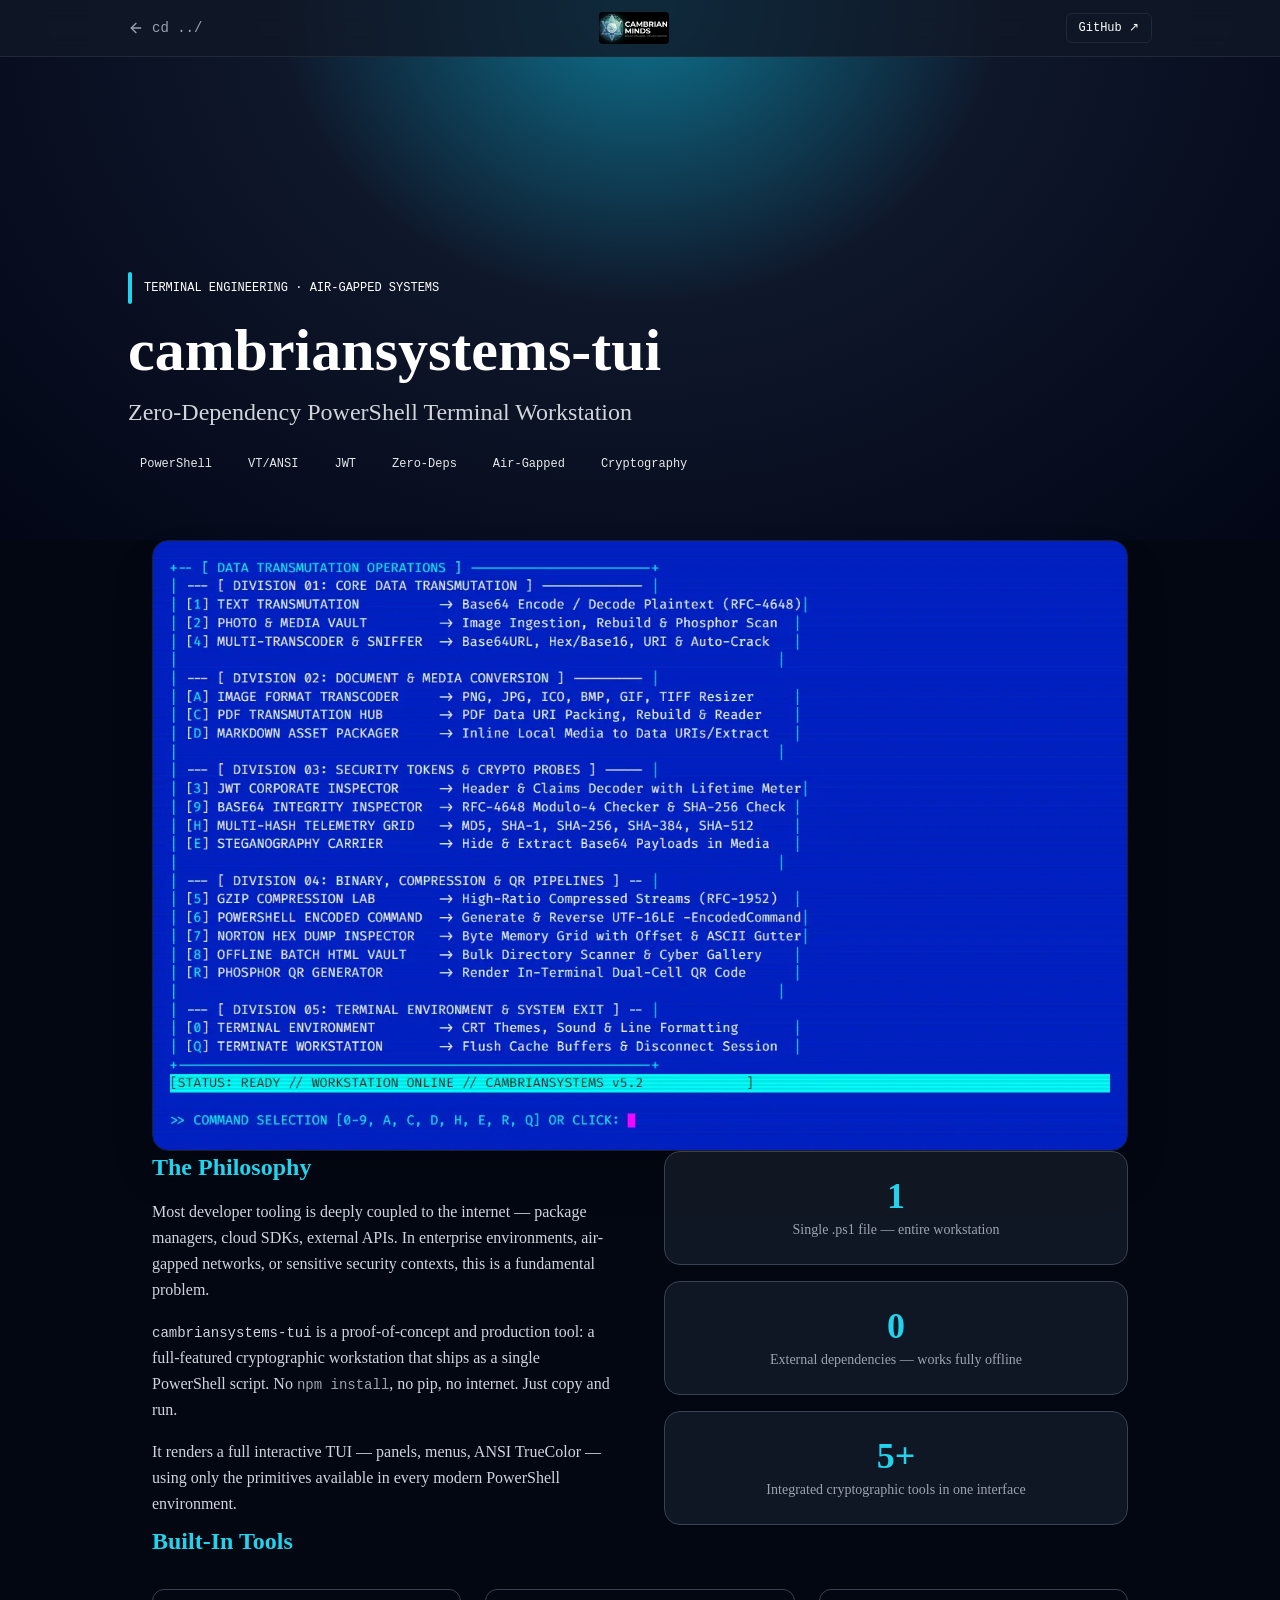
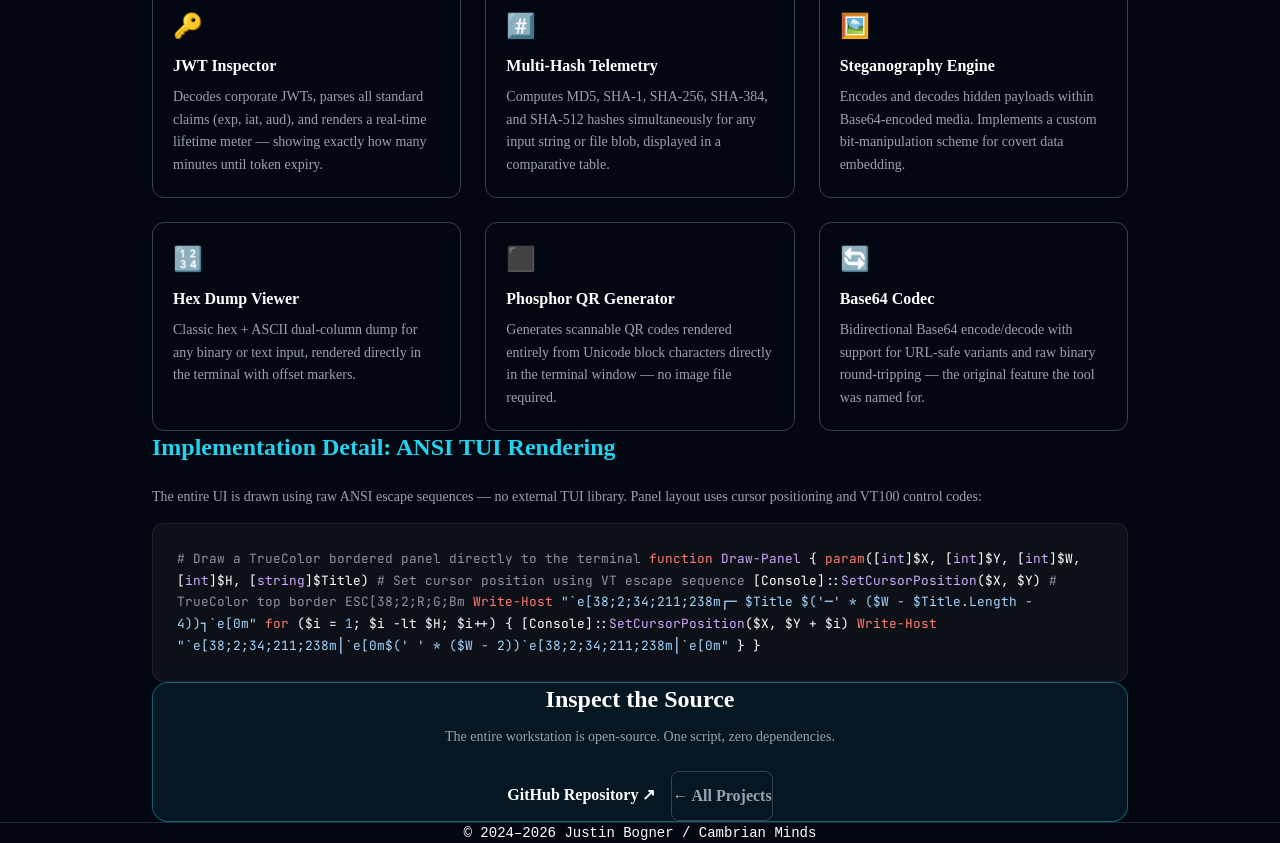
==== case-studies/cambriansystems-tui.html @ 2337dced "feat: add case study pages, update index page, and migrate image assets to WebP" ====
<!DOCTYPE html>
<html lang="en" class="dark" style="color-scheme: dark;">
<head>
  <meta charset="UTF-8">
  <meta name="viewport" content="width=device-width, initial-scale=1">
  <title>cambriansystems-tui | Case Study | Cambrian Minds</title>
  <meta name="description" content="Case study for cambriansystems-tui: a zero-dependency, air-gapped PowerShell terminal workstation for cryptographic token inspection, steganography, and phosphor QR code generation.">
  <meta name="author" content="Justin Bogner">
  <link rel="canonical" href="https://cambrianminds.github.io/case-studies/cambriansystems-tui.html">
  <link rel="icon" type="image/jpeg" href="../favicon.webp">

  <meta property="og:type" content="article">
  <meta property="og:title" content="cambriansystems-tui | Case Study | Cambrian Minds">
  <meta property="og:description" content="Zero-dependency air-gapped PowerShell terminal workstation.">
  <meta property="og:image" content="https://cambrianminds.github.io/assets/images/base64-tui.webp">

  <link rel="preconnect" href="https://fonts.googleapis.com">
  <link rel="preconnect" href="https://fonts.gstatic.com" crossorigin>
  <link href="https://fonts.googleapis.com/css2?family=Inter:wght@400;500;600;700;800&family=JetBrains+Mono:wght@400;500;600;700&display=swap" rel="stylesheet">
  <link rel="stylesheet" href="../style.css">

  <style>
    .case-study-hero {
      background: radial-gradient(ellipse at top, rgb(14, 116, 144) 0%, rgb(15, 23, 42) 40%, rgb(2, 6, 23) 100%);
      min-height: 60vh;
      display: flex;
      align-items: flex-end;
      padding: 6rem 1rem 4rem;
    }
    .accent-text { color: rgb(34, 211, 238); }
    .accent-bar  { background: rgb(34, 211, 238); }
    .accent-border { border-color: rgba(34, 211, 238, 0.4); }
    .accent-bg { background: rgba(34, 211, 238, 0.08); }
    .code-block {
      background: #0d1117;
      border: 1px solid rgba(255,255,255,0.08);
      border-radius: 0.75rem;
      padding: 1.5rem;
      font-family: 'JetBrains Mono', monospace;
      font-size: 0.8rem;
      line-height: 1.7;
      overflow-x: auto;
    }
    .code-block .kw  { color: #ff7b72; }
    .code-block .fn  { color: #d2a8ff; }
    .code-block .str { color: #a5d6ff; }
    .code-block .cm  { color: #8b949e; }
    .code-block .num { color: #79c0ff; }
    .stat-card {
      background: rgba(31, 41, 55, 0.5);
      border: 1px solid rgba(55, 65, 81, 1);
      border-radius: 1rem;
      padding: 1.5rem;
      text-align: center;
    }
  </style>
</head>
<body class="font-sans bg-gray-950 text-white">

  <nav class="fixed top-0 left-0 right-0 z-50 px-4 py-3 bg-gray-900/80 backdrop-blur-md border-b border-gray-800">
    <div class="max-w-5xl mx-auto flex items-center justify-between">
      <a href="../index.html" class="flex items-center gap-2 text-gray-400 hover:text-white transition-colors text-sm font-mono">
        <svg xmlns="http://www.w3.org/2000/svg" width="16" height="16" viewBox="0 0 24 24" fill="none" stroke="currentColor" stroke-width="2" stroke-linecap="round" stroke-linejoin="round"><path d="m12 19-7-7 7-7"/><path d="M19 12H5"/></svg>
        cd ../
      </a>
      <a href="../index.html"><img src="../cambrianminds-logo-dark.webp" alt="Cambrian Minds" class="h-8 w-auto rounded" loading="lazy"></a>
      <a href="https://github.com/CambrianMinds/base64-tui" target="_blank" rel="noopener noreferrer" class="text-xs font-mono text-cyan-400 hover:text-white border border-cyan-500/40 rounded-md px-3 py-1.5 transition-colors">
        GitHub ↗
      </a>
    </div>
  </nav>

  <header class="case-study-hero">
    <div class="max-w-5xl mx-auto w-full">
      <div class="flex items-center gap-3 mb-4">
        <div class="w-1 h-8 accent-bar rounded"></div>
        <span class="text-xs font-mono text-cyan-400 uppercase tracking-widest">Terminal Engineering · Air-Gapped Systems</span>
      </div>
      <h1 class="text-4xl sm:text-5xl lg:text-6xl font-bold mb-4 leading-tight">cambriansystems-tui</h1>
      <p class="text-xl sm:text-2xl text-gray-300 font-light max-w-3xl">Zero-Dependency PowerShell Terminal Workstation</p>
      <div class="flex flex-wrap gap-3 mt-6">
        <span class="px-3 py-1 bg-white/10 rounded-full text-xs font-mono text-gray-200">PowerShell</span>
        <span class="px-3 py-1 bg-white/10 rounded-full text-xs font-mono text-gray-200">VT/ANSI</span>
        <span class="px-3 py-1 bg-white/10 rounded-full text-xs font-mono text-gray-200">JWT</span>
        <span class="px-3 py-1 bg-white/10 rounded-full text-xs font-mono text-gray-200">Zero-Deps</span>
        <span class="px-3 py-1 bg-white/10 rounded-full text-xs font-mono text-gray-200">Air-Gapped</span>
        <span class="px-3 py-1 bg-white/10 rounded-full text-xs font-mono text-gray-200">Cryptography</span>
      </div>
    </div>
  </header>

  <main class="max-w-5xl mx-auto px-4 sm:px-6 py-16 space-y-20">

    <section>
      <div class="rounded-2xl border border-white/10 overflow-hidden shadow-2xl">
        <img src="../assets/images/base64-tui.webp" alt="cambriansystems-tui interface" class="w-full h-auto object-cover" loading="lazy">
      </div>
    </section>

    <section class="grid grid-cols-1 lg:grid-cols-2 gap-12 items-start">
      <div>
        <h2 class="text-2xl font-bold mb-4 accent-text">The Philosophy</h2>
        <div class="text-gray-300 space-y-4 leading-relaxed">
          <p>Most developer tooling is deeply coupled to the internet — package managers, cloud SDKs, external APIs. In enterprise environments, air-gapped networks, or sensitive security contexts, this is a fundamental problem.</p>
          <p><code class="text-cyan-400 font-mono text-sm">cambriansystems-tui</code> is a proof-of-concept and production tool: a full-featured cryptographic workstation that ships as a single PowerShell script. No <code class="text-gray-400 font-mono text-sm">npm install</code>, no pip, no internet. Just copy and run.</p>
          <p>It renders a full interactive TUI — panels, menus, ANSI TrueColor — using only the primitives available in every modern PowerShell environment.</p>
        </div>
      </div>
      <div class="space-y-4">
        <div class="stat-card accent-border border">
          <div class="text-4xl font-bold accent-text mb-1">1</div>
          <div class="text-sm text-gray-400">Single .ps1 file — entire workstation</div>
        </div>
        <div class="stat-card accent-border border">
          <div class="text-4xl font-bold accent-text mb-1">0</div>
          <div class="text-sm text-gray-400">External dependencies — works fully offline</div>
        </div>
        <div class="stat-card accent-border border">
          <div class="text-4xl font-bold accent-text mb-1">5+</div>
          <div class="text-sm text-gray-400">Integrated cryptographic tools in one interface</div>
        </div>
      </div>
    </section>

    <section>
      <h2 class="text-2xl font-bold mb-8 accent-text">Built-In Tools</h2>
      <div class="grid grid-cols-1 md:grid-cols-2 lg:grid-cols-3 gap-6">
        <div class="rounded-xl border border-gray-700 bg-gray-800/40 p-5 hover:border-cyan-500/50 transition-colors">
          <div class="text-2xl mb-3">🔑</div>
          <h3 class="font-bold text-white mb-2">JWT Inspector</h3>
          <p class="text-sm text-gray-400 leading-relaxed">Decodes corporate JWTs, parses all standard claims (exp, iat, aud), and renders a real-time lifetime meter — showing exactly how many minutes until token expiry.</p>
        </div>
        <div class="rounded-xl border border-gray-700 bg-gray-800/40 p-5 hover:border-cyan-500/50 transition-colors">
          <div class="text-2xl mb-3">#️⃣</div>
          <h3 class="font-bold text-white mb-2">Multi-Hash Telemetry</h3>
          <p class="text-sm text-gray-400 leading-relaxed">Computes MD5, SHA-1, SHA-256, SHA-384, and SHA-512 hashes simultaneously for any input string or file blob, displayed in a comparative table.</p>
        </div>
        <div class="rounded-xl border border-gray-700 bg-gray-800/40 p-5 hover:border-cyan-500/50 transition-colors">
          <div class="text-2xl mb-3">🖼️</div>
          <h3 class="font-bold text-white mb-2">Steganography Engine</h3>
          <p class="text-sm text-gray-400 leading-relaxed">Encodes and decodes hidden payloads within Base64-encoded media. Implements a custom bit-manipulation scheme for covert data embedding.</p>
        </div>
        <div class="rounded-xl border border-gray-700 bg-gray-800/40 p-5 hover:border-cyan-500/50 transition-colors">
          <div class="text-2xl mb-3">🔢</div>
          <h3 class="font-bold text-white mb-2">Hex Dump Viewer</h3>
          <p class="text-sm text-gray-400 leading-relaxed">Classic hex + ASCII dual-column dump for any binary or text input, rendered directly in the terminal with offset markers.</p>
        </div>
        <div class="rounded-xl border border-gray-700 bg-gray-800/40 p-5 hover:border-cyan-500/50 transition-colors">
          <div class="text-2xl mb-3">⬛</div>
          <h3 class="font-bold text-white mb-2">Phosphor QR Generator</h3>
          <p class="text-sm text-gray-400 leading-relaxed">Generates scannable QR codes rendered entirely from Unicode block characters directly in the terminal window — no image file required.</p>
        </div>
        <div class="rounded-xl border border-gray-700 bg-gray-800/40 p-5 hover:border-cyan-500/50 transition-colors">
          <div class="text-2xl mb-3">🔄</div>
          <h3 class="font-bold text-white mb-2">Base64 Codec</h3>
          <p class="text-sm text-gray-400 leading-relaxed">Bidirectional Base64 encode/decode with support for URL-safe variants and raw binary round-tripping — the original feature the tool was named for.</p>
        </div>
      </div>
    </section>

    <section>
      <h2 class="text-2xl font-bold mb-6 accent-text">Implementation Detail: ANSI TUI Rendering</h2>
      <p class="text-gray-400 mb-4 text-sm">The entire UI is drawn using raw ANSI escape sequences — no external TUI library. Panel layout uses cursor positioning and VT100 control codes:</p>
      <div class="code-block">
<span class="cm"># Draw a TrueColor bordered panel directly to the terminal</span>
<span class="kw">function</span> <span class="fn">Draw-Panel</span> {
    <span class="kw">param</span>([<span class="fn">int</span>]$X, [<span class="fn">int</span>]$Y, [<span class="fn">int</span>]$W, [<span class="fn">int</span>]$H, [<span class="fn">string</span>]$Title)

    <span class="cm"># Set cursor position using VT escape sequence</span>
    [Console]::<span class="fn">SetCursorPosition</span>($X, $Y)

    <span class="cm"># TrueColor top border  ESC[38;2;R;G;Bm</span>
    <span class="kw">Write-Host</span> <span class="str">"`e[38;2;34;211;238m┌─ $Title $('─' * ($W - $Title.Length - 4))┐`e[0m"</span>

    <span class="kw">for</span> ($i = <span class="num">1</span>; $i -lt $H; $i++) {
        [Console]::<span class="fn">SetCursorPosition</span>($X, $Y + $i)
        <span class="kw">Write-Host</span> <span class="str">"`e[38;2;34;211;238m│`e[0m$(' ' * ($W - 2))`e[38;2;34;211;238m│`e[0m"</span>
    }
}
      </div>
    </section>

    <section class="rounded-2xl border accent-border border p-8 text-center accent-bg">
      <h2 class="text-2xl font-bold mb-3">Inspect the Source</h2>
      <p class="text-gray-400 mb-6 max-w-xl mx-auto text-sm">The entire workstation is open-source. One script, zero dependencies.</p>
      <div class="flex flex-wrap gap-4 justify-center">
        <a href="https://github.com/CambrianMinds/base64-tui" target="_blank" rel="noopener noreferrer" class="px-6 py-3 bg-cyan-700 hover:bg-cyan-600 text-white font-semibold rounded-lg transition-colors">
          GitHub Repository ↗
        </a>
        <a href="../index.html#projects" class="px-6 py-3 border border-gray-700 hover:border-gray-500 text-gray-400 hover:text-gray-200 font-semibold rounded-lg transition-colors">
          ← All Projects
        </a>
      </div>
    </section>

  </main>

  <footer class="border-t border-gray-800 py-8 text-center text-gray-600 text-sm font-mono">
    <p>&copy; 2024–2026 Justin Bogner / Cambrian Minds</p>
  </footer>
</body>
</html>
---- style.css ----
/*
! tailwindcss v3.4.0 | MIT License | https://tailwindcss.com
*/*,:after,:before{box-sizing:border-box;border:0 solid #e5e7eb}:after,:before{--tw-content:""}:host,html{line-height:1.5;-webkit-text-size-adjust:100%;-moz-tab-size:4;-o-tab-size:4;tab-size:4;font-family:var(--font-inter);font-feature-settings:normal;font-variation-settings:normal;-webkit-tap-highlight-color:transparent}body{margin:0;line-height:inherit}hr{height:0;color:inherit;border-top-width:1px}abbr:where([title]){-webkit-text-decoration:underline dotted;text-decoration:underline dotted}h1,h2,h3,h4,h5,h6{font-size:inherit;font-weight:inherit}a{color:inherit;text-decoration:inherit}b,strong{font-weight:bolder}code,kbd,pre,samp{font-family:ui-monospace,SFMono-Regular,Menlo,Monaco,Consolas,Liberation Mono,Courier New,monospace;font-feature-settings:normal;font-variation-settings:normal;font-size:1em}small{font-size:80%}sub,sup{font-size:75%;line-height:0;position:relative;vertical-align:baseline}sub{bottom:-.25em}sup{top:-.5em}table{text-indent:0;border-color:inherit;border-collapse:collapse}button,input,optgroup,select,textarea{font-family:inherit;font-feature-settings:inherit;font-variation-settings:inherit;font-size:100%;font-weight:inherit;line-height:inherit;color:inherit;margin:0;padding:0}button,select{text-transform:none}[type=button],[type=reset],[type=submit],button{-webkit-appearance:button;background-color:transparent;background-image:none}:-moz-focusring{outline:auto}:-moz-ui-invalid{box-shadow:none}progress{vertical-align:baseline}::-webkit-inner-spin-button,::-webkit-outer-spin-button{height:auto}[type=search]{-webkit-appearance:textfield;outline-offset:-2px}::-webkit-search-decoration{-webkit-appearance:none}::-webkit-file-upload-button{-webkit-appearance:button;font:inherit}summary{display:list-item}blockquote,dd,dl,figure,h1,h2,h3,h4,h5,h6,hr,p,pre{margin:0}fieldset{margin:0}fieldset,legend{padding:0}menu,ol,ul{list-style:none;margin:0;padding:0}dialog{padding:0}textarea{resize:vertical}input::-moz-placeholder,textarea::-moz-placeholder{opacity:1;color:#9ca3af}input::placeholder,textarea::placeholder{opacity:1;color:#9ca3af}[role=button],button{cursor:pointer}:disabled{cursor:default}audio,canvas,embed,iframe,img,object,svg,video{display:block;vertical-align:middle}img,video{max-width:100%;height:auto}[hidden]{display:none}:root{--background:0 0% 100%;--foreground:222.2 84% 4.9%;--card:0 0% 100%;--card-foreground:222.2 84% 4.9%;--popover:0 0% 100%;--popover-foreground:222.2 84% 4.9%;--primary:221.2 83.2% 53.3%;--primary-foreground:210 40% 98%;--secondary:210 40% 96.1%;--secondary-foreground:222.2 47.4% 11.2%;--muted:210 40% 96.1%;--muted-foreground:215.4 16.3% 46.9%;--accent:210 40% 96.1%;--accent-foreground:222.2 47.4% 11.2%;--destructive:0 84.2% 60.2%;--destructive-foreground:210 40% 98%;--border:214.3 31.8% 91.4%;--input:214.3 31.8% 91.4%;--ring:221.2 83.2% 53.3%;--radius:0.5rem}.dark{--background:222.2 84% 4.9%;--foreground:210 40% 98%;--card:222.2 84% 4.9%;--card-foreground:210 40% 98%;--popover:222.2 84% 4.9%;--popover-foreground:210 40% 98%;--primary:217.2 91.2% 59.8%;--primary-foreground:210 40% 98%;--secondary:217.2 32.6% 17.5%;--secondary-foreground:210 40% 98%;--muted:217.2 32.6% 17.5%;--muted-foreground:215 20.2% 65.1%;--accent:217.2 32.6% 17.5%;--accent-foreground:210 40% 98%;--destructive:0 62.8% 30.6%;--destructive-foreground:210 40% 98%;--border:217.2 32.6% 17.5%;--input:217.2 32.6% 17.5%;--ring:224.3 76.3% 48%}*{border-color:hsl(var(--border))}body{background-color:hsl(var(--background));color:hsl(var(--foreground));font-feature-settings:"rlig" 1,"calt" 1}*,:after,:before{--tw-border-spacing-x:0;--tw-border-spacing-y:0;--tw-translate-x:0;--tw-translate-y:0;--tw-rotate:0;--tw-skew-x:0;--tw-skew-y:0;--tw-scale-x:1;--tw-scale-y:1;--tw-pan-x: ;--tw-pan-y: ;--tw-pinch-zoom: ;--tw-scroll-snap-strictness:proximity;--tw-gradient-from-position: ;--tw-gradient-via-position: ;--tw-gradient-to-position: ;--tw-ordinal: ;--tw-slashed-zero: ;--tw-numeric-figure: ;--tw-numeric-spacing: ;--tw-numeric-fraction: ;--tw-ring-inset: ;--tw-ring-offset-width:0px;--tw-ring-offset-color:#fff;--tw-ring-color:rgb(59 130 246/0.5);--tw-ring-offset-shadow:0 0 #0000;--tw-ring-shadow:0 0 #0000;--tw-shadow:0 0 #0000;--tw-shadow-colored:0 0 #0000;--tw-blur: ;--tw-brightness: ;--tw-contrast: ;--tw-grayscale: ;--tw-hue-rotate: ;--tw-invert: ;--tw-saturate: ;--tw-sepia: ;--tw-drop-shadow: ;--tw-backdrop-blur: ;--tw-backdrop-brightness: ;--tw-backdrop-contrast: ;--tw-backdrop-grayscale: ;--tw-backdrop-hue-rotate: ;--tw-backdrop-invert: ;--tw-backdrop-opacity: ;--tw-backdrop-saturate: ;--tw-backdrop-sepia: }::backdrop{--tw-border-spacing-x:0;--tw-border-spacing-y:0;--tw-translate-x:0;--tw-translate-y:0;--tw-rotate:0;--tw-skew-x:0;--tw-skew-y:0;--tw-scale-x:1;--tw-scale-y:1;--tw-pan-x: ;--tw-pan-y: ;--tw-pinch-zoom: ;--tw-scroll-snap-strictness:proximity;--tw-gradient-from-position: ;--tw-gradient-via-position: ;--tw-gradient-to-position: ;--tw-ordinal: ;--tw-slashed-zero: ;--tw-numeric-figure: ;--tw-numeric-spacing: ;--tw-numeric-fraction: ;--tw-ring-inset: ;--tw-ring-offset-width:0px;--tw-ring-offset-color:#fff;--tw-ring-color:rgb(59 130 246/0.5);--tw-ring-offset-shadow:0 0 #0000;--tw-ring-shadow:0 0 #0000;--tw-shadow:0 0 #0000;--tw-shadow-colored:0 0 #0000;--tw-blur: ;--tw-brightness: ;--tw-contrast: ;--tw-grayscale: ;--tw-hue-rotate: ;--tw-invert: ;--tw-saturate: ;--tw-sepia: ;--tw-drop-shadow: ;--tw-backdrop-blur: ;--tw-backdrop-brightness: ;--tw-backdrop-contrast: ;--tw-backdrop-grayscale: ;--tw-backdrop-hue-rotate: ;--tw-backdrop-invert: ;--tw-backdrop-opacity: ;--tw-backdrop-saturate: ;--tw-backdrop-sepia: }.\!container{width:100%!important;margin-right:auto!important;margin-left:auto!important;padding-right:2rem!important;padding-left:2rem!important}.container{width:100%;margin-right:auto;margin-left:auto;padding-right:2rem;padding-left:2rem}@media (min-width:1400px){.\!container{max-width:1400px!important}.container{max-width:1400px}}.sr-only{position:absolute;width:1px;height:1px;padding:0;margin:-1px;overflow:hidden;clip:rect(0,0,0,0);white-space:nowrap;border-width:0}.pointer-events-none{pointer-events:none}.pointer-events-auto{pointer-events:auto}.visible{visibility:visible}.collapse{visibility:collapse}.static{position:static}.fixed{position:fixed}.absolute{position:absolute}.relative{position:relative}.inset-0{inset:0}.inset-x-0{left:0;right:0}.inset-y-0{top:0;bottom:0}.-bottom-1{bottom:-.25rem}.-bottom-1\.5{bottom:-.375rem}.-top-14{top:-3.5rem}.bottom-0{bottom:0}.bottom-10{bottom:2.5rem}.bottom-4{bottom:1rem}.bottom-5{bottom:1.25rem}.left-0{left:0}.left-1\/2,.left-\[50\%\]{left:50%}.right-0{right:0}.right-1{right:.25rem}.right-2{right:.5rem}.right-4{right:1rem}.right-5{right:1.25rem}.top-0{top:0}.top-16{top:4rem}.top-2{top:.5rem}.top-4{top:1rem}.top-\[50\%\]{top:50%}.-z-10{z-index:-10}.z-10{z-index:10}.z-20{z-index:20}.z-40{z-index:40}.z-50{z-index:50}.z-\[100\]{z-index:100}.z-\[60\]{z-index:60}.z-\[9999\]{z-index:9999}.order-1{order:1}.order-2{order:2}.float-right{float:right}.m-1{margin:.25rem}.mx-auto{margin-left:auto;margin-right:auto}.mb-1{margin-bottom:.25rem}.mb-12{margin-bottom:3rem}.mb-2{margin-bottom:.5rem}.mb-3{margin-bottom:.75rem}.mb-4{margin-bottom:1rem}.mb-5{margin-bottom:1.25rem}.mb-6{margin-bottom:1.5rem}.mb-8{margin-bottom:2rem}.ml-2{margin-left:.5rem}.ml-8{margin-left:2rem}.mr-1{margin-right:.25rem}.mr-2{margin-right:.5rem}.mr-4{margin-right:1rem}.mt-0{margin-top:0}.mt-0\.5{margin-top:.125rem}.mt-1{margin-top:.25rem}.mt-12{margin-top:3rem}.mt-2{margin-top:.5rem}.mt-3{margin-top:.75rem}.mt-4{margin-top:1rem}.mt-6{margin-top:1.5rem}.mt-8{margin-top:2rem}.mt-auto{margin-top:auto}.block{display:block}.inline-block{display:inline-block}.inline{display:inline}.flex{display:flex}.inline-flex{display:inline-flex}.table{display:table}.grid{display:grid}.hidden{display:none}.aspect-\[960\/528\]{aspect-ratio:960/528}.aspect-square{aspect-ratio:1/1}.h-1{height:.25rem}.h-1\.5{height:.375rem}.h-10{height:2.5rem}.h-11{height:2.75rem}.h-12{height:3rem}.h-14{height:3.5rem}.h-16{height:4rem}.h-2{height:.5rem}.h-2\.5{height:.625rem}.h-3{height:.75rem}.h-3\.5{height:.875rem}.h-4{height:1rem}.h-5{height:1.25rem}.h-6{height:1.5rem}.h-60{height:15rem}.h-64{height:16rem}.h-8{height:2rem}.h-9{height:2.25rem}.h-\[100px\]{height:100px}.h-\[1px\]{height:1px}.h-\[220px\]{height:220px}.h-\[50px\]{height:50px}.h-\[60vh\]{height:60vh}.h-\[70vh\]{height:70vh}.h-auto{height:auto}.h-full{height:100%}.max-h-80{max-height:20rem}.max-h-\[90vh\]{max-height:90vh}.max-h-screen{max-height:100vh}.min-h-\[150px\]{min-height:150px}.min-h-\[80px\]{min-height:80px}.min-h-screen{min-height:100vh}.w-0{width:0}.w-0\.5{width:.125rem}.w-1{width:.25rem}.w-1\.5{width:.375rem}.w-10{width:2.5rem}.w-12{width:3rem}.w-14{width:3.5rem}.w-16{width:4rem}.w-2{width:.5rem}.w-2\.5{width:.625rem}.w-3{width:.75rem}.w-3\.5{width:.875rem}.w-3\/4{width:75%}.w-36{width:9rem}.w-4{width:1rem}.w-5{width:1.25rem}.w-6{width:1.5rem}.w-64{width:16rem}.w-8{width:2rem}.w-9{width:2.25rem}.w-\[100px\]{width:100px}.w-\[1px\]{width:1px}.w-\[50px\]{width:50px}.w-\[90vw\]{width:90vw}.w-\[95vw\]{width:95vw}.w-full{width:100%}.min-w-10{min-width:2.5rem}.min-w-11{min-width:2.75rem}.min-w-9{min-width:2.25rem}.max-w-4xl{max-width:56rem}.max-w-5xl{max-width:64rem}.max-w-6xl{max-width:72rem}.max-w-7xl{max-width:80rem}.max-w-\[200px\]{max-width:200px}.max-w-\[85\%\]{max-width:85%}.max-w-\[95vw\]{max-width:95vw}.max-w-lg{max-width:32rem}.flex-1{flex:1 1 0%}.flex-shrink-0,.shrink-0{flex-shrink:0}.grow{flex-grow:1}.caption-bottom{caption-side:bottom}.border-collapse{border-collapse:collapse}.-translate-x-1\/2{--tw-translate-x:-50%}.-translate-x-1\/2,.-translate-x-8{transform:translate(var(--tw-translate-x),var(--tw-translate-y)) rotate(var(--tw-rotate)) skewX(var(--tw-skew-x)) skewY(var(--tw-skew-y)) scaleX(var(--tw-scale-x)) scaleY(var(--tw-scale-y))}.-translate-x-8{--tw-translate-x:-2rem}.-translate-y-1\/2{--tw-translate-y:-50%}.-translate-y-1\/2,.-translate-y-3{transform:translate(var(--tw-translate-x),var(--tw-translate-y)) rotate(var(--tw-rotate)) skewX(var(--tw-skew-x)) skewY(var(--tw-skew-y)) scaleX(var(--tw-scale-x)) scaleY(var(--tw-scale-y))}.-translate-y-3{--tw-translate-y:-0.75rem}.translate-x-\[-50\%\]{--tw-translate-x:-50%}.translate-x-\[-50\%\],.translate-y-6{transform:translate(var(--tw-translate-x),var(--tw-translate-y)) rotate(var(--tw-rotate)) skewX(var(--tw-skew-x)) skewY(var(--tw-skew-y)) scaleX(var(--tw-scale-x)) scaleY(var(--tw-scale-y))}.translate-y-6{--tw-translate-y:1.5rem}.translate-y-\[-50\%\]{--tw-translate-y:-50%}.rotate-0,.translate-y-\[-50\%\]{transform:translate(var(--tw-translate-x),var(--tw-translate-y)) rotate(var(--tw-rotate)) skewX(var(--tw-skew-x)) skewY(var(--tw-skew-y)) scaleX(var(--tw-scale-x)) scaleY(var(--tw-scale-y))}.rotate-0{--tw-rotate:0deg}.rotate-12{--tw-rotate:12deg}.rotate-12,.rotate-180{transform:translate(var(--tw-translate-x),var(--tw-translate-y)) rotate(var(--tw-rotate)) skewX(var(--tw-skew-x)) skewY(var(--tw-skew-y)) scaleX(var(--tw-scale-x)) scaleY(var(--tw-scale-y))}.rotate-180{--tw-rotate:180deg}.rotate-2{--tw-rotate:2deg}.rotate-2,.rotate-45{transform:translate(var(--tw-translate-x),var(--tw-translate-y)) rotate(var(--tw-rotate)) skewX(var(--tw-skew-x)) skewY(var(--tw-skew-y)) scaleX(var(--tw-scale-x)) scaleY(var(--tw-scale-y))}.rotate-45{--tw-rotate:45deg}.rotate-90{--tw-rotate:90deg}.rotate-90,.scale-110{transform:translate(var(--tw-translate-x),var(--tw-translate-y)) rotate(var(--tw-rotate)) skewX(var(--tw-skew-x)) skewY(var(--tw-skew-y)) scaleX(var(--tw-scale-x)) scaleY(var(--tw-scale-y))}.scale-110{--tw-scale-x:1.1;--tw-scale-y:1.1}.transform{transform:translate(var(--tw-translate-x),var(--tw-translate-y)) rotate(var(--tw-rotate)) skewX(var(--tw-skew-x)) skewY(var(--tw-skew-y)) scaleX(var(--tw-scale-x)) scaleY(var(--tw-scale-y))}@keyframes bounce{0%,to{transform:translateY(-25%);animation-timing-function:cubic-bezier(.8,0,1,1)}50%{transform:none;animation-timing-function:cubic-bezier(0,0,.2,1)}}.animate-bounce{animation:bounce 1s infinite}.animate-pulse{animation:pulse 2s cubic-bezier(.4,0,.6,1) infinite}@keyframes spin{to{transform:rotate(1turn)}}.animate-spin{animation:spin 1s linear infinite}.cursor-none{cursor:none}.cursor-pointer{cursor:pointer}.touch-manipulation{touch-action:manipulation}.resize{resize:both}.list-outside{list-style-position:outside}.list-decimal{list-style-type:decimal}.list-disc{list-style-type:disc}.grid-cols-1{grid-template-columns:repeat(1,minmax(0,1fr))}.grid-cols-2{grid-template-columns:repeat(2,minmax(0,1fr))}.flex-row{flex-direction:row}.flex-col{flex-direction:column}.flex-col-reverse{flex-direction:column-reverse}.flex-wrap{flex-wrap:wrap}.items-start{align-items:flex-start}.items-center{align-items:center}.justify-start{justify-content:flex-start}.justify-end{justify-content:flex-end}.justify-center{justify-content:center}.justify-between{justify-content:space-between}.gap-1{gap:.25rem}.gap-1\.5{gap:.375rem}.gap-12{gap:3rem}.gap-2{gap:.5rem}.gap-3{gap:.75rem}.gap-4{gap:1rem}.gap-6{gap:1.5rem}.gap-8{gap:2rem}.space-x-4>:not([hidden])~:not([hidden]){--tw-space-x-reverse:0;margin-right:calc(1rem * var(--tw-space-x-reverse));margin-left:calc(1rem * calc(1 - var(--tw-space-x-reverse)))}.space-y-1>:not([hidden])~:not([hidden]){--tw-space-y-reverse:0;margin-top:calc(.25rem * calc(1 - var(--tw-space-y-reverse)));margin-bottom:calc(.25rem * var(--tw-space-y-reverse))}.space-y-1\.5>:not([hidden])~:not([hidden]){--tw-space-y-reverse:0;margin-top:calc(.375rem * calc(1 - var(--tw-space-y-reverse)));margin-bottom:calc(.375rem * var(--tw-space-y-reverse))}.space-y-2>:not([hidden])~:not([hidden]){--tw-space-y-reverse:0;margin-top:calc(.5rem * calc(1 - var(--tw-space-y-reverse)));margin-bottom:calc(.5rem * var(--tw-space-y-reverse))}.space-y-4>:not([hidden])~:not([hidden]){--tw-space-y-reverse:0;margin-top:calc(1rem * calc(1 - var(--tw-space-y-reverse)));margin-bottom:calc(1rem * var(--tw-space-y-reverse))}.space-y-6>:not([hidden])~:not([hidden]){--tw-space-y-reverse:0;margin-top:calc(1.5rem * calc(1 - var(--tw-space-y-reverse)));margin-bottom:calc(1.5rem * var(--tw-space-y-reverse))}.space-y-8>:not([hidden])~:not([hidden]){--tw-space-y-reverse:0;margin-top:calc(2rem * calc(1 - var(--tw-space-y-reverse)));margin-bottom:calc(2rem * var(--tw-space-y-reverse))}.overflow-auto{overflow:auto}.overflow-hidden{overflow:hidden}.overflow-visible{overflow:visible}.overflow-y-auto{overflow-y:auto}.whitespace-nowrap{white-space:nowrap}.break-words{overflow-wrap:break-word}.break-all{word-break:break-all}.rounded{border-radius:.25rem}.rounded-2xl{border-radius:1rem}.rounded-3xl{border-radius:1.5rem}.rounded-full{border-radius:9999px}.rounded-lg{border-radius:var(--radius)}.rounded-md{border-radius:calc(var(--radius) - 2px)}.rounded-sm{border-radius:calc(var(--radius) - 4px)}.rounded-xl{border-radius:.75rem}.rounded-bl-sm{border-bottom-left-radius:calc(var(--radius) - 4px)}.rounded-br-sm{border-bottom-right-radius:calc(var(--radius) - 4px)}.border{border-width:1px}.border-0{border-width:0}.border-2{border-width:2px}.border-4{border-width:4px}.border-b{border-bottom-width:1px}.border-l{border-left-width:1px}.border-r{border-right-width:1px}.border-t{border-top-width:1px}.border-blue-500{--tw-border-opacity:1;border-color:rgb(59 130 246/var(--tw-border-opacity))}.border-blue-500\/20{border-color:rgb(59 130 246/.2)}.border-blue-500\/30{border-color:rgb(59 130 246/.3)}.border-blue-600{--tw-border-opacity:1;border-color:rgb(37 99 235/var(--tw-border-opacity))}.border-destructive{border-color:hsl(var(--destructive))}.border-destructive\/50{border-color:hsl(var(--destructive)/.5)}.border-gray-400\/80{border-color:rgb(156 163 175/.8)}.border-gray-600{--tw-border-opacity:1;border-color:rgb(75 85 99/var(--tw-border-opacity))}.border-gray-700{--tw-border-opacity:1;border-color:rgb(55 65 81/var(--tw-border-opacity))}.border-gray-700\/50{border-color:rgb(55 65 81/.5)}.border-gray-800{--tw-border-opacity:1;border-color:rgb(31 41 55/var(--tw-border-opacity))}.border-gray-900{--tw-border-opacity:1;border-color:rgb(17 24 39/var(--tw-border-opacity))}.border-input{border-color:hsl(var(--input))}.border-transparent{border-color:transparent}.border-white\/10{border-color:rgb(255 255 255/.1)}.border-white\/20{border-color:rgb(255 255 255/.2)}.border-white\/30{border-color:rgb(255 255 255/.3)}.border-yellow-400{--tw-border-opacity:1;border-color:rgb(250 204 21/var(--tw-border-opacity))}.border-yellow-500\/30{border-color:rgb(234 179 8/.3)}.border-b-blue-200{--tw-border-opacity:1;border-bottom-color:rgb(191 219 254/var(--tw-border-opacity))}.border-l-transparent{border-left-color:transparent}.border-r-blue-400{--tw-border-opacity:1;border-right-color:rgb(96 165 250/var(--tw-border-opacity))}.border-t-blue-600{--tw-border-opacity:1;border-top-color:rgb(37 99 235/var(--tw-border-opacity))}.border-t-transparent{border-top-color:transparent}.bg-\[\#0F1624\]{--tw-bg-opacity:1;background-color:rgb(15 22 36/var(--tw-bg-opacity))}.bg-\[\#64FFDA\]{--tw-bg-opacity:1;background-color:rgb(100 255 218/var(--tw-bg-opacity))}.bg-background{background-color:hsl(var(--background))}.bg-black{--tw-bg-opacity:1;background-color:rgb(0 0 0/var(--tw-bg-opacity))}.bg-black\/40{background-color:rgb(0 0 0/.4)}.bg-black\/80{background-color:rgb(0 0 0/.8)}.bg-blue-400{--tw-bg-opacity:1;background-color:rgb(96 165 250/var(--tw-bg-opacity))}.bg-blue-500{--tw-bg-opacity:1;background-color:rgb(59 130 246/var(--tw-bg-opacity))}.bg-blue-500\/10{background-color:rgb(59 130 246/.1)}.bg-blue-500\/20{background-color:rgb(59 130 246/.2)}.bg-blue-600{--tw-bg-opacity:1;background-color:rgb(37 99 235/var(--tw-bg-opacity))}.bg-border{background-color:hsl(var(--border))}.bg-card{background-color:hsl(var(--card))}.bg-destructive{background-color:hsl(var(--destructive))}.bg-gray-50{--tw-bg-opacity:1;background-color:rgb(249 250 251/var(--tw-bg-opacity))}.bg-gray-700{--tw-bg-opacity:1;background-color:rgb(55 65 81/var(--tw-bg-opacity))}.bg-gray-700\/50{background-color:rgb(55 65 81/.5)}.bg-gray-800{--tw-bg-opacity:1;background-color:rgb(31 41 55/var(--tw-bg-opacity))}.bg-gray-800\/30{background-color:rgb(31 41 55/.3)}.bg-gray-800\/50{background-color:rgb(31 41 55/.5)}.bg-gray-800\/70{background-color:rgb(31 41 55/.7)}.bg-gray-900{--tw-bg-opacity:1;background-color:rgb(17 24 39/var(--tw-bg-opacity))}.bg-gray-900\/40{background-color:rgb(17 24 39/.4)}.bg-gray-900\/70{background-color:rgb(17 24 39/.7)}.bg-gray-900\/80{background-color:rgb(17 24 39/.8)}.bg-gray-900\/90{background-color:rgb(17 24 39/.9)}.bg-gray-900\/95{background-color:rgb(17 24 39/.95)}.bg-gray-950{--tw-bg-opacity:1;background-color:rgb(3 7 18/var(--tw-bg-opacity))}.bg-gray-950\/70{background-color:rgb(3 7 18/.7)}.bg-gray-950\/80{background-color:rgb(3 7 18/.8)}.bg-gray-950\/90{background-color:rgb(3 7 18/.9)}.bg-green-500{--tw-bg-opacity:1;background-color:rgb(34 197 94/var(--tw-bg-opacity))}.bg-muted{background-color:hsl(var(--muted))}.bg-muted\/50{background-color:hsl(var(--muted)/.5)}.bg-neutral-200{--tw-bg-opacity:1;background-color:rgb(229 229 229/var(--tw-bg-opacity))}.bg-popover{background-color:hsl(var(--popover))}.bg-primary{background-color:hsl(var(--primary))}.bg-secondary{background-color:hsl(var(--secondary))}.bg-transparent{background-color:transparent}.bg-white\/20{background-color:rgb(255 255 255/.2)}.bg-yellow-500{--tw-bg-opacity:1;background-color:rgb(234 179 8/var(--tw-bg-opacity))}.bg-yellow-500\/20{background-color:rgb(234 179 8/.2)}.bg-yellow-500\/90{background-color:rgb(234 179 8/.9)}.bg-gradient-to-b{background-image:linear-gradient(to bottom,var(--tw-gradient-stops))}.bg-gradient-to-br{background-image:linear-gradient(to bottom right,var(--tw-gradient-stops))}.bg-gradient-to-r{background-image:linear-gradient(to right,var(--tw-gradient-stops))}.from-blue-400{--tw-gradient-from:#60a5fa var(--tw-gradient-from-position);--tw-gradient-to:rgb(96 165 250/0) var(--tw-gradient-to-position);--tw-gradient-stops:var(--tw-gradient-from),var(--tw-gradient-to)}.from-blue-500{--tw-gradient-from:#3b82f6 var(--tw-gradient-from-position);--tw-gradient-to:rgb(59 130 246/0) var(--tw-gradient-to-position);--tw-gradient-stops:var(--tw-gradient-from),var(--tw-gradient-to)}.from-blue-600{--tw-gradient-from:#2563eb var(--tw-gradient-from-position);--tw-gradient-to:rgb(37 99 235/0) var(--tw-gradient-to-position);--tw-gradient-stops:var(--tw-gradient-from),var(--tw-gradient-to)}.from-gray-800\/50{--tw-gradient-from:rgb(31 41 55/0.5) var(--tw-gradient-from-position);--tw-gradient-to:rgb(31 41 55/0) var(--tw-gradient-to-position);--tw-gradient-stops:var(--tw-gradient-from),var(--tw-gradient-to)}.from-gray-900\/95{--tw-gradient-from:rgb(17 24 39/0.95) var(--tw-gradient-from-position);--tw-gradient-to:rgb(17 24 39/0) var(--tw-gradient-to-position);--tw-gradient-stops:var(--tw-gradient-from),var(--tw-gradient-to)}.from-gray-950{--tw-gradient-from:#030712 var(--tw-gradient-from-position);--tw-gradient-to:rgb(3 7 18/0) var(--tw-gradient-to-position);--tw-gradient-stops:var(--tw-gradient-from),var(--tw-gradient-to)}.via-blue-900\/20{--tw-gradient-to:rgb(30 58 138/0) var(--tw-gradient-to-position);--tw-gradient-stops:var(--tw-gradient-from),rgb(30 58 138/0.2) var(--tw-gradient-via-position),var(--tw-gradient-to)}.to-blue-400{--tw-gradient-to:#60a5fa var(--tw-gradient-to-position)}.to-blue-500{--tw-gradient-to:#3b82f6 var(--tw-gradient-to-position)}.to-blue-700{--tw-gradient-to:#1d4ed8 var(--tw-gradient-to-position)}.to-gray-900{--tw-gradient-to:#111827 var(--tw-gradient-to-position)}.to-gray-900\/80{--tw-gradient-to:rgb(17 24 39/0.8) var(--tw-gradient-to-position)}.to-gray-900\/95{--tw-gradient-to:rgb(17 24 39/0.95) var(--tw-gradient-to-position)}.to-purple-400{--tw-gradient-to:#c084fc var(--tw-gradient-to-position)}.to-purple-600{--tw-gradient-to:#9333ea var(--tw-gradient-to-position)}.bg-clip-text{-webkit-background-clip:text;background-clip:text}.fill-foreground{fill:hsl(var(--foreground))}.fill-white{fill:#fff}.stroke-background\/50{stroke:hsl(var(--background)/.5)}.stroke-\[2\.5\]{stroke-width:2.5}.object-contain{-o-object-fit:contain;object-fit:contain}.object-cover{-o-object-fit:cover;object-fit:cover}.p-1{padding:.25rem}.p-2{padding:.5rem}.p-3{padding:.75rem}.p-4{padding:1rem}.p-5{padding:1.25rem}.p-6{padding:1.5rem}.px-1{padding-left:.25rem;padding-right:.25rem}.px-2{padding-left:.5rem;padding-right:.5rem}.px-2\.5{padding-left:.625rem;padding-right:.625rem}.px-3{padding-left:.75rem;padding-right:.75rem}.px-4{padding-left:1rem;padding-right:1rem}.px-5{padding-left:1.25rem;padding-right:1.25rem}.px-8{padding-left:2rem;padding-right:2rem}.py-0{padding-top:0;padding-bottom:0}.py-0\.5{padding-top:.125rem;padding-bottom:.125rem}.py-1{padding-top:.25rem;padding-bottom:.25rem}.py-1\.5{padding-top:.375rem;padding-bottom:.375rem}.py-10{padding-top:2.5rem;padding-bottom:2.5rem}.py-2{padding-top:.5rem;padding-bottom:.5rem}.py-20{padding-top:5rem;padding-bottom:5rem}.py-3{padding-top:.75rem;padding-bottom:.75rem}.py-4{padding-top:1rem;padding-bottom:1rem}.py-5{padding-top:1.25rem;padding-bottom:1.25rem}.pb-12{padding-bottom:3rem}.pb-16{padding-bottom:4rem}.pb-20{padding-bottom:5rem}.pb-4{padding-bottom:1rem}.pb-8{padding-bottom:2rem}.pl-2{padding-left:.5rem}.pl-2\.5{padding-left:.625rem}.pl-5{padding-left:1.25rem}.pr-2{padding-right:.5rem}.pr-2\.5{padding-right:.625rem}.pr-6{padding-right:1.5rem}.pt-0{padding-top:0}.pt-16{padding-top:4rem}.pt-2{padding-top:.5rem}.pt-20{padding-top:5rem}.pt-4{padding-top:1rem}.pt-6{padding-top:1.5rem}.pt-8{padding-top:2rem}.text-left{text-align:left}.text-center{text-align:center}.align-middle{vertical-align:middle}.font-mono{font-family:ui-monospace,SFMono-Regular,Menlo,Monaco,Consolas,Liberation Mono,Courier New,monospace}.font-sans{font-family:var(--font-inter)}.text-2xl{font-size:1.5rem;line-height:2rem}.text-3xl{font-size:1.875rem;line-height:2.25rem}.text-4xl{font-size:2.25rem;line-height:2.5rem}.text-\[10px\]{font-size:10px}.text-\[11px\]{font-size:11px}.text-base{font-size:1rem;line-height:1.5rem}.text-lg{font-size:1.125rem;line-height:1.75rem}.text-sm{font-size:.875rem;line-height:1.25rem}.text-xl{font-size:1.25rem;line-height:1.75rem}.text-xs{font-size:.75rem;line-height:1rem}.font-bold{font-weight:700}.font-medium{font-weight:500}.font-normal{font-weight:400}.font-semibold{font-weight:600}.uppercase{text-transform:uppercase}.leading-none{line-height:1}.leading-relaxed{line-height:1.625}.leading-tight{line-height:1.25}.tracking-tight{letter-spacing:-.025em}.tracking-wide{letter-spacing:.025em}.text-black{--tw-text-opacity:1;color:rgb(0 0 0/var(--tw-text-opacity))}.text-blue-400{--tw-text-opacity:1;color:rgb(96 165 250/var(--tw-text-opacity))}.text-blue-500{--tw-text-opacity:1;color:rgb(59 130 246/var(--tw-text-opacity))}.text-card-foreground{color:hsl(var(--card-foreground))}.text-destructive{color:hsl(var(--destructive))}.text-destructive-foreground{color:hsl(var(--destructive-foreground))}.text-foreground{color:hsl(var(--foreground))}.text-foreground\/50{color:hsl(var(--foreground)/.5)}.text-gray-200{--tw-text-opacity:1;color:rgb(229 231 235/var(--tw-text-opacity))}.text-gray-300{--tw-text-opacity:1;color:rgb(209 213 219/var(--tw-text-opacity))}.text-gray-400{--tw-text-opacity:1;color:rgb(156 163 175/var(--tw-text-opacity))}.text-gray-500{--tw-text-opacity:1;color:rgb(107 114 128/var(--tw-text-opacity))}.text-gray-950{--tw-text-opacity:1;color:rgb(3 7 18/var(--tw-text-opacity))}.text-green-400{--tw-text-opacity:1;color:rgb(74 222 128/var(--tw-text-opacity))}.text-muted-foreground{color:hsl(var(--muted-foreground))}.text-popover-foreground{color:hsl(var(--popover-foreground))}.text-primary{color:hsl(var(--primary))}.text-primary-foreground{color:hsl(var(--primary-foreground))}.text-secondary-foreground{color:hsl(var(--secondary-foreground))}.text-transparent{color:transparent}.text-white{--tw-text-opacity:1;color:rgb(255 255 255/var(--tw-text-opacity))}.text-white\/80{color:rgb(255 255 255/.8)}.text-white\/85{color:rgb(255 255 255/.85)}.text-yellow-200\/80{color:rgb(254 240 138/.8)}.text-yellow-400{--tw-text-opacity:1;color:rgb(250 204 21/var(--tw-text-opacity))}.text-yellow-500\/70{color:rgb(234 179 8/.7)}.text-zinc-100{--tw-text-opacity:1;color:rgb(244 244 245/var(--tw-text-opacity))}.text-zinc-400{--tw-text-opacity:1;color:rgb(161 161 170/var(--tw-text-opacity))}.underline-offset-4{text-underline-offset:4px}.opacity-0{opacity:0}.opacity-100{opacity:1}.opacity-20{opacity:.2}.opacity-30{opacity:.3}.opacity-70{opacity:.7}.opacity-75{opacity:.75}.opacity-90{opacity:.9}.shadow-2xl{--tw-shadow:0 25px 50px -12px rgb(0 0 0/0.25);--tw-shadow-colored:0 25px 50px -12px var(--tw-shadow-color)}.shadow-2xl,.shadow-\[0_0_20px_5px_rgba\(255\2c 255\2c 255\2c 0\.2\)\]{box-shadow:var(--tw-ring-offset-shadow,0 0 #0000),var(--tw-ring-shadow,0 0 #0000),var(--tw-shadow)}.shadow-\[0_0_20px_5px_rgba\(255\2c 255\2c 255\2c 0\.2\)\]{--tw-shadow:0 0 20px 5px rgba(255,255,255,0.2);--tw-shadow-colored:0 0 20px 5px var(--tw-shadow-color)}.shadow-lg{--tw-shadow:0 10px 15px -3px rgb(0 0 0/0.1),0 4px 6px -4px rgb(0 0 0/0.1);--tw-shadow-colored:0 10px 15px -3px var(--tw-shadow-color),0 4px 6px -4px var(--tw-shadow-color)}.shadow-lg,.shadow-md{box-shadow:var(--tw-ring-offset-shadow,0 0 #0000),var(--tw-ring-shadow,0 0 #0000),var(--tw-shadow)}.shadow-md{--tw-shadow:0 4px 6px -1px rgb(0 0 0/0.1),0 2px 4px -2px rgb(0 0 0/0.1);--tw-shadow-colored:0 4px 6px -1px var(--tw-shadow-color),0 2px 4px -2px var(--tw-shadow-color)}.shadow-sm{--tw-shadow:0 1px 2px 0 rgb(0 0 0/0.05);--tw-shadow-colored:0 1px 2px 0 var(--tw-shadow-color)}.shadow-sm,.shadow-xl{box-shadow:var(--tw-ring-offset-shadow,0 0 #0000),var(--tw-ring-shadow,0 0 #0000),var(--tw-shadow)}.shadow-xl{--tw-shadow:0 20px 25px -5px rgb(0 0 0/0.1),0 8px 10px -6px rgb(0 0 0/0.1);--tw-shadow-colored:0 20px 25px -5px var(--tw-shadow-color),0 8px 10px -6px var(--tw-shadow-color)}.shadow-blue-500\/20{--tw-shadow-color:rgb(59 130 246/0.2);--tw-shadow:var(--tw-shadow-colored)}.shadow-blue-900\/10{--tw-shadow-color:rgb(30 58 138/0.1);--tw-shadow:var(--tw-shadow-colored)}.shadow-yellow-900\/30{--tw-shadow-color:rgb(113 63 18/0.3);--tw-shadow:var(--tw-shadow-colored)}.outline{outline-style:solid}.ring{--tw-ring-offset-shadow:var(--tw-ring-inset) 0 0 0 var(--tw-ring-offset-width) var(--tw-ring-offset-color);--tw-ring-shadow:var(--tw-ring-inset) 0 0 0 calc(3px + var(--tw-ring-offset-width)) var(--tw-ring-color)}.ring,.ring-1{box-shadow:var(--tw-ring-offset-shadow),var(--tw-ring-shadow),var(--tw-shadow,0 0 #0000)}.ring-1{--tw-ring-offset-shadow:var(--tw-ring-inset) 0 0 0 var(--tw-ring-offset-width) var(--tw-ring-offset-color);--tw-ring-shadow:var(--tw-ring-inset) 0 0 0 calc(1px + var(--tw-ring-offset-width)) var(--tw-ring-color)}.ring-2{--tw-ring-offset-shadow:var(--tw-ring-inset) 0 0 0 var(--tw-ring-offset-width) var(--tw-ring-offset-color);--tw-ring-shadow:var(--tw-ring-inset) 0 0 0 calc(2px + var(--tw-ring-offset-width)) var(--tw-ring-color);box-shadow:var(--tw-ring-offset-shadow),var(--tw-ring-shadow),var(--tw-shadow,0 0 #0000)}.ring-blue-500\/20{--tw-ring-color:rgb(59 130 246/0.2)}.ring-blue-500\/30{--tw-ring-color:rgb(59 130 246/0.3)}.ring-white\/10{--tw-ring-color:rgb(255 255 255/0.1)}.ring-offset-background{--tw-ring-offset-color:hsl(var(--background))}.blur{--tw-blur:blur(8px)}.blur,.blur-3xl{filter:var(--tw-blur) var(--tw-brightness) var(--tw-contrast) var(--tw-grayscale) var(--tw-hue-rotate) var(--tw-invert) var(--tw-saturate) var(--tw-sepia) var(--tw-drop-shadow)}.blur-3xl{--tw-blur:blur(64px)}.grayscale{--tw-grayscale:grayscale(100%)}.filter,.grayscale{filter:var(--tw-blur) var(--tw-brightness) var(--tw-contrast) var(--tw-grayscale) var(--tw-hue-rotate) var(--tw-invert) var(--tw-saturate) var(--tw-sepia) var(--tw-drop-shadow)}.backdrop-blur-md{--tw-backdrop-blur:blur(12px)}.backdrop-blur-md,.backdrop-blur-sm{backdrop-filter:var(--tw-backdrop-blur) var(--tw-backdrop-brightness) var(--tw-backdrop-contrast) var(--tw-backdrop-grayscale) var(--tw-backdrop-hue-rotate) var(--tw-backdrop-invert) var(--tw-backdrop-opacity) var(--tw-backdrop-saturate) var(--tw-backdrop-sepia)}.backdrop-blur-sm{--tw-backdrop-blur:blur(4px)}.backdrop-blur-xl{--tw-backdrop-blur:blur(24px);backdrop-filter:var(--tw-backdrop-blur) var(--tw-backdrop-brightness) var(--tw-backdrop-contrast) var(--tw-backdrop-grayscale) var(--tw-backdrop-hue-rotate) var(--tw-backdrop-invert) var(--tw-backdrop-opacity) var(--tw-backdrop-saturate) var(--tw-backdrop-sepia)}.transition{transition-property:color,background-color,border-color,text-decoration-color,fill,stroke,opacity,box-shadow,transform,filter,backdrop-filter;transition-timing-function:cubic-bezier(.4,0,.2,1);transition-duration:.15s}.transition-all{transition-property:all;transition-timing-function:cubic-bezier(.4,0,.2,1);transition-duration:.15s}.transition-colors{transition-property:color,background-color,border-color,text-decoration-color,fill,stroke;transition-timing-function:cubic-bezier(.4,0,.2,1);transition-duration:.15s}.transition-opacity{transition-property:opacity;transition-timing-function:cubic-bezier(.4,0,.2,1);transition-duration:.15s}.transition-transform{transition-property:transform;transition-timing-function:cubic-bezier(.4,0,.2,1);transition-duration:.15s}.delay-300{transition-delay:.3s}.duration-100{transition-duration:.1s}.duration-150{transition-duration:.15s}.duration-200{transition-duration:.2s}.duration-300{transition-duration:.3s}.duration-500{transition-duration:.5s}.ease-in-out{transition-timing-function:cubic-bezier(.4,0,.2,1)}.ease-out{transition-timing-function:cubic-bezier(0,0,.2,1)}@keyframes enter{0%{opacity:var(--tw-enter-opacity,1);transform:translate3d(var(--tw-enter-translate-x,0),var(--tw-enter-translate-y,0),0) scale3d(var(--tw-enter-scale,1),var(--tw-enter-scale,1),var(--tw-enter-scale,1)) rotate(var(--tw-enter-rotate,0))}}@keyframes exit{to{opacity:var(--tw-exit-opacity,1);transform:translate3d(var(--tw-exit-translate-x,0),var(--tw-exit-translate-y,0),0) scale3d(var(--tw-exit-scale,1),var(--tw-exit-scale,1),var(--tw-exit-scale,1)) rotate(var(--tw-exit-rotate,0))}}.animate-in{animation-name:enter;animation-duration:.15s;--tw-enter-opacity:initial;--tw-enter-scale:initial;--tw-enter-rotate:initial;--tw-enter-translate-x:initial;--tw-enter-translate-y:initial}.fade-in,.fade-in-0{--tw-enter-opacity:0}.fade-out{--tw-exit-opacity:0}.zoom-in-95{--tw-enter-scale:.95}.duration-100{animation-duration:.1s}.duration-150{animation-duration:.15s}.duration-200{animation-duration:.2s}.duration-300{animation-duration:.3s}.duration-500{animation-duration:.5s}.delay-300{animation-delay:.3s}.ease-in-out{animation-timing-function:cubic-bezier(.4,0,.2,1)}.ease-out{animation-timing-function:cubic-bezier(0,0,.2,1)}@media (min-width:768px) and (hover:hover) and (pointer:fine){.hoverable{cursor:none}[contenteditable=true],input,textarea{cursor:text}}.text-gradient{background-image:linear-gradient(to right,var(--tw-gradient-stops));--tw-gradient-from:#3b82f6 var(--tw-gradient-from-position);--tw-gradient-to:rgb(59 130 246/0) var(--tw-gradient-to-position);--tw-gradient-stops:var(--tw-gradient-from),var(--tw-gradient-to);--tw-gradient-to:#2dd4bf var(--tw-gradient-to-position);-webkit-background-clip:text;background-clip:text;color:transparent}.section-container{margin-left:auto;margin-right:auto;max-width:80rem;padding:4rem 1rem}@media (min-width:640px){.section-container{padding-left:1.5rem;padding-right:1.5rem}}@media (min-width:768px){.section-container{padding-top:6rem;padding-bottom:6rem}}@media (min-width:1024px){.section-container{padding-left:2rem;padding-right:2rem}}.section-title{margin-bottom:3rem;text-align:center;font-size:1.875rem;line-height:2.25rem;font-weight:700}@media (min-width:768px){.section-title{font-size:2.25rem;line-height:2.5rem}}.section-subtitle{margin-bottom:1.5rem;font-size:1.25rem;line-height:1.75rem;font-weight:600}@media (min-width:768px){.section-subtitle{font-size:1.5rem;line-height:2rem}}.card-hover{transition-property:all;transition-timing-function:cubic-bezier(.4,0,.2,1);transition-duration:.3s;animation-duration:.3s}.card-hover:hover{--tw-translate-y:-4px;transform:translate(var(--tw-translate-x),var(--tw-translate-y)) rotate(var(--tw-rotate)) skewX(var(--tw-skew-x)) skewY(var(--tw-skew-y)) scaleX(var(--tw-scale-x)) scaleY(var(--tw-scale-y));--tw-shadow:0 10px 15px -3px rgb(0 0 0/0.1),0 4px 6px -4px rgb(0 0 0/0.1);--tw-shadow-colored:0 10px 15px -3px var(--tw-shadow-color),0 4px 6px -4px var(--tw-shadow-color);box-shadow:var(--tw-ring-offset-shadow,0 0 #0000),var(--tw-ring-shadow,0 0 #0000),var(--tw-shadow)}.animate-float{animation:float 6s ease-in-out infinite}@keyframes float{0%{transform:translateY(0)}50%{transform:translateY(-10px)}to{transform:translateY(0)}}.animate-pulse-slow{animation:pulse 4s cubic-bezier(.4,0,.6,1) infinite}@keyframes pulse{0%,to{opacity:1}50%{opacity:.7}}.animate-fade-in{animation:fadeIn .5s ease-out forwards}@keyframes fadeIn{0%{opacity:0}to{opacity:1}}.animate-slide-up{animation:slideUp .5s ease-out forwards}@keyframes slideUp{0%{opacity:0;transform:translateY(20px)}to{opacity:1;transform:translateY(0)}}.animate-slide-in-right{animation:slideInRight .5s ease-out forwards}@keyframes slideInRight{0%{opacity:0;transform:translateX(20px)}to{opacity:1;transform:translateX(0)}}.animate-slide-in-left{animation:slideInLeft .5s ease-out forwards}@keyframes slideInLeft{0%{opacity:0;transform:translateX(-20px)}to{opacity:1;transform:translateX(0)}}.bg-grid{background-size:40px 40px;background-image:linear-gradient(90deg,rgba(255,255,255,.05) 1px,transparent 0),linear-gradient(180deg,rgba(255,255,255,.05) 1px,transparent 0)}.bg-dots{background-image:radial-gradient(rgba(255,255,255,.1) 1px,transparent 0);background-size:20px 20px}.bg-noise{background-image:url("data:image/svg+xml,%3Csvg viewBox='0 0 200 200' xmlns='http://www.w3.org/2000/svg'%3E%3Cfilter id='noiseFilter'%3E%3CfeTurbulence type='fractalNoise' baseFrequency='0.65' numOctaves='3' stitchTiles='stitch'/%3E%3C/filter%3E%3Crect width='100%25' height='100%25' filter='url(%23noiseFilter)'/%3E%3C/svg%3E");opacity:.05}html.lenis,html.lenis body{height:auto}.lenis-smooth{scroll-behavior:auto!important}.lenis-smooth [data-lenis-prevent]{overscroll-behavior:contain}.lenis-stopped{overflow:hidden}.lenis-scrolling iframe{pointer-events:none}.custom-scrollbar::-webkit-scrollbar{width:6px}.custom-scrollbar::-webkit-scrollbar-track{background:transparent}.custom-scrollbar::-webkit-scrollbar-thumb{background:rgba(156,163,175,.3);border-radius:9999px}.custom-scrollbar::-webkit-scrollbar-thumb:hover{background:rgba(156,163,175,.5)}.file\:border-0::file-selector-button{border-width:0}.file\:bg-transparent::file-selector-button{background-color:transparent}.file\:text-sm::file-selector-button{font-size:.875rem;line-height:1.25rem}.file\:font-medium::file-selector-button{font-weight:500}.file\:text-foreground::file-selector-button{color:hsl(var(--foreground))}.placeholder\:text-gray-500::-moz-placeholder{--tw-text-opacity:1;color:rgb(107 114 128/var(--tw-text-opacity))}.placeholder\:text-gray-500::placeholder{--tw-text-opacity:1;color:rgb(107 114 128/var(--tw-text-opacity))}.placeholder\:text-muted-foreground::-moz-placeholder{color:hsl(var(--muted-foreground))}.placeholder\:text-muted-foreground::placeholder{color:hsl(var(--muted-foreground))}.last\:mb-0:last-child{margin-bottom:0}.focus-within\:border-blue-500\/50:focus-within{border-color:rgb(59 130 246/.5)}.focus-within\:ring-2:focus-within{--tw-ring-offset-shadow:var(--tw-ring-inset) 0 0 0 var(--tw-ring-offset-width) var(--tw-ring-offset-color);--tw-ring-shadow:var(--tw-ring-inset) 0 0 0 calc(2px + var(--tw-ring-offset-width)) var(--tw-ring-color);box-shadow:var(--tw-ring-offset-shadow),var(--tw-ring-shadow),var(--tw-shadow,0 0 #0000)}.focus-within\:ring-blue-500\/50:focus-within{--tw-ring-color:rgb(59 130 246/0.5)}.hover\:scale-105:hover{--tw-scale-x:1.05;--tw-scale-y:1.05}.hover\:scale-105:hover,.hover\:scale-\[1\.02\]:hover{transform:translate(var(--tw-translate-x),var(--tw-translate-y)) rotate(var(--tw-rotate)) skewX(var(--tw-skew-x)) skewY(var(--tw-skew-y)) scaleX(var(--tw-scale-x)) scaleY(var(--tw-scale-y))}.hover\:scale-\[1\.02\]:hover{--tw-scale-x:1.02;--tw-scale-y:1.02}.hover\:border-\[\#64FFDA\]:hover{--tw-border-opacity:1;border-color:rgb(100 255 218/var(--tw-border-opacity))}.hover\:border-blue-400\/30:hover{border-color:rgb(96 165 250/.3)}.hover\:border-blue-400\/50:hover{border-color:rgb(96 165 250/.5)}.hover\:border-blue-500\/30:hover{border-color:rgb(59 130 246/.3)}.hover\:border-blue-500\/50:hover{border-color:rgb(59 130 246/.5)}.hover\:border-gray-500:hover{--tw-border-opacity:1;border-color:rgb(107 114 128/var(--tw-border-opacity))}.hover\:border-white:hover{--tw-border-opacity:1;border-color:rgb(255 255 255/var(--tw-border-opacity))}.hover\:border-white\/30:hover{border-color:rgb(255 255 255/.3)}.hover\:border-yellow-500\/50:hover{border-color:rgb(234 179 8/.5)}.hover\:bg-\[\#52dcb9\]:hover{--tw-bg-opacity:1;background-color:rgb(82 220 185/var(--tw-bg-opacity))}.hover\:bg-accent:hover{background-color:hsl(var(--accent))}.hover\:bg-blue-500\/10:hover{background-color:rgb(59 130 246/.1)}.hover\:bg-blue-500\/20:hover{background-color:rgb(59 130 246/.2)}.hover\:bg-blue-600\/10:hover{background-color:rgb(37 99 235/.1)}.hover\:bg-blue-700:hover{--tw-bg-opacity:1;background-color:rgb(29 78 216/var(--tw-bg-opacity))}.hover\:bg-destructive\/80:hover{background-color:hsl(var(--destructive)/.8)}.hover\:bg-destructive\/90:hover{background-color:hsl(var(--destructive)/.9)}.hover\:bg-gray-700:hover{--tw-bg-opacity:1;background-color:rgb(55 65 81/var(--tw-bg-opacity))}.hover\:bg-gray-800:hover{--tw-bg-opacity:1;background-color:rgb(31 41 55/var(--tw-bg-opacity))}.hover\:bg-muted:hover{background-color:hsl(var(--muted))}.hover\:bg-muted\/50:hover{background-color:hsl(var(--muted)/.5)}.hover\:bg-primary\/80:hover{background-color:hsl(var(--primary)/.8)}.hover\:bg-primary\/90:hover{background-color:hsl(var(--primary)/.9)}.hover\:bg-secondary:hover{background-color:hsl(var(--secondary))}.hover\:bg-secondary\/80:hover{background-color:hsl(var(--secondary)/.8)}.hover\:bg-white\/10:hover{background-color:rgb(255 255 255/.1)}.hover\:from-blue-600:hover{--tw-gradient-from:#2563eb var(--tw-gradient-from-position);--tw-gradient-to:rgb(37 99 235/0) var(--tw-gradient-to-position);--tw-gradient-stops:var(--tw-gradient-from),var(--tw-gradient-to)}.hover\:to-blue-400:hover{--tw-gradient-to:#60a5fa var(--tw-gradient-to-position)}.hover\:to-blue-800:hover{--tw-gradient-to:#1e40af var(--tw-gradient-to-position)}.hover\:text-accent-foreground:hover{color:hsl(var(--accent-foreground))}.hover\:text-blue-400:hover{--tw-text-opacity:1;color:rgb(96 165 250/var(--tw-text-opacity))}.hover\:text-foreground:hover{color:hsl(var(--foreground))}.hover\:text-muted-foreground:hover{color:hsl(var(--muted-foreground))}.hover\:text-white:hover{--tw-text-opacity:1;color:rgb(255 255 255/var(--tw-text-opacity))}.hover\:underline:hover{text-decoration-line:underline}.hover\:opacity-100:hover{opacity:1}.hover\:shadow-\[0_0_15px_rgba\(234\2c 179\2c 8\2c 0\.1\)\]:hover{--tw-shadow:0 0 15px rgba(234,179,8,0.1);--tw-shadow-colored:0 0 15px var(--tw-shadow-color)}.hover\:shadow-\[0_0_15px_rgba\(234\2c 179\2c 8\2c 0\.1\)\]:hover,.hover\:shadow-lg:hover{box-shadow:var(--tw-ring-offset-shadow,0 0 #0000),var(--tw-ring-shadow,0 0 #0000),var(--tw-shadow)}.hover\:shadow-lg:hover{--tw-shadow:0 10px 15px -3px rgb(0 0 0/0.1),0 4px 6px -4px rgb(0 0 0/0.1);--tw-shadow-colored:0 10px 15px -3px var(--tw-shadow-color),0 4px 6px -4px var(--tw-shadow-color)}.hover\:shadow-blue-500\/25:hover{--tw-shadow-color:rgb(59 130 246/0.25);--tw-shadow:var(--tw-shadow-colored)}.hover\:shadow-blue-900\/20:hover{--tw-shadow-color:rgb(30 58 138/0.2);--tw-shadow:var(--tw-shadow-colored)}.focus\:border-blue-500:focus{--tw-border-opacity:1;border-color:rgb(59 130 246/var(--tw-border-opacity))}.focus\:opacity-100:focus{opacity:1}.focus\:outline-none:focus{outline:2px solid transparent;outline-offset:2px}.focus\:ring-2:focus{--tw-ring-offset-shadow:var(--tw-ring-inset) 0 0 0 var(--tw-ring-offset-width) var(--tw-ring-offset-color);--tw-ring-shadow:var(--tw-ring-inset) 0 0 0 calc(2px + var(--tw-ring-offset-width)) var(--tw-ring-color)}.focus\:ring-2:focus,.focus\:ring-4:focus{box-shadow:var(--tw-ring-offset-shadow),var(--tw-ring-shadow),var(--tw-shadow,0 0 #0000)}.focus\:ring-4:focus{--tw-ring-offset-shadow:var(--tw-ring-inset) 0 0 0 var(--tw-ring-offset-width) var(--tw-ring-offset-color);--tw-ring-shadow:var(--tw-ring-inset) 0 0 0 calc(4px + var(--tw-ring-offset-width)) var(--tw-ring-color)}.focus\:ring-blue-400:focus{--tw-ring-opacity:1;--tw-ring-color:rgb(96 165 250/var(--tw-ring-opacity))}.focus\:ring-ring:focus{--tw-ring-color:hsl(var(--ring))}.focus\:ring-offset-2:focus{--tw-ring-offset-width:2px}.focus\:ring-offset-gray-900:focus{--tw-ring-offset-color:#111827}.focus-visible\:text-white:focus-visible{--tw-text-opacity:1;color:rgb(255 255 255/var(--tw-text-opacity))}.focus-visible\:outline-none:focus-visible{outline:2px solid transparent;outline-offset:2px}.focus-visible\:ring-2:focus-visible{--tw-ring-offset-shadow:var(--tw-ring-inset) 0 0 0 var(--tw-ring-offset-width) var(--tw-ring-offset-color);--tw-ring-shadow:var(--tw-ring-inset) 0 0 0 calc(2px + var(--tw-ring-offset-width)) var(--tw-ring-color);box-shadow:var(--tw-ring-offset-shadow),var(--tw-ring-shadow),var(--tw-shadow,0 0 #0000)}.focus-visible\:ring-ring:focus-visible{--tw-ring-color:hsl(var(--ring))}.focus-visible\:ring-offset-2:focus-visible{--tw-ring-offset-width:2px}.active\:bg-gray-600:active{--tw-bg-opacity:1;background-color:rgb(75 85 99/var(--tw-bg-opacity))}.disabled\:pointer-events-none:disabled{pointer-events:none}.disabled\:cursor-not-allowed:disabled{cursor:not-allowed}.disabled\:bg-gray-700:disabled{--tw-bg-opacity:1;background-color:rgb(55 65 81/var(--tw-bg-opacity))}.disabled\:opacity-50:disabled{opacity:.5}.group:hover .group-hover\:-translate-y-6{--tw-translate-y:-1.5rem}.group:hover .group-hover\:-translate-y-6,.group:hover .group-hover\:translate-x-0{transform:translate(var(--tw-translate-x),var(--tw-translate-y)) rotate(var(--tw-rotate)) skewX(var(--tw-skew-x)) skewY(var(--tw-skew-y)) scaleX(var(--tw-scale-x)) scaleY(var(--tw-scale-y))}.group:hover .group-hover\:translate-x-0{--tw-translate-x:0px}.group:hover .group-hover\:translate-x-8{--tw-translate-x:2rem}.group:hover .group-hover\:translate-x-8,.group:hover .group-hover\:translate-y-0{transform:translate(var(--tw-translate-x),var(--tw-translate-y)) rotate(var(--tw-rotate)) skewX(var(--tw-skew-x)) skewY(var(--tw-skew-y)) scaleX(var(--tw-scale-x)) scaleY(var(--tw-scale-y))}.group:hover .group-hover\:translate-y-0{--tw-translate-y:0px}.group:hover .group-hover\:border-slate-700{--tw-border-opacity:1;border-color:rgb(51 65 85/var(--tw-border-opacity))}.group:hover .group-hover\:bg-blue-500\/20{background-color:rgb(59 130 246/.2)}.group:hover .group-hover\:text-blue-300{--tw-text-opacity:1;color:rgb(147 197 253/var(--tw-text-opacity))}.group:hover .group-hover\:opacity-0{opacity:0}.group:hover .group-hover\:opacity-100{opacity:1}.group.destructive .group-\[\.destructive\]\:border-muted\/40{border-color:hsl(var(--muted)/.4)}.group.destructive .group-\[\.destructive\]\:text-red-300{--tw-text-opacity:1;color:rgb(252 165 165/var(--tw-text-opacity))}.group.destructive .group-\[\.destructive\]\:hover\:border-destructive\/30:hover{border-color:hsl(var(--destructive)/.3)}.group.destructive .group-\[\.destructive\]\:hover\:bg-destructive:hover{background-color:hsl(var(--destructive))}.group.destructive .group-\[\.destructive\]\:hover\:text-destructive-foreground:hover{color:hsl(var(--destructive-foreground))}.group.destructive .group-\[\.destructive\]\:hover\:text-red-50:hover{--tw-text-opacity:1;color:rgb(254 242 242/var(--tw-text-opacity))}.group.destructive .group-\[\.destructive\]\:focus\:ring-destructive:focus{--tw-ring-color:hsl(var(--destructive))}.group.destructive .group-\[\.destructive\]\:focus\:ring-red-400:focus{--tw-ring-opacity:1;--tw-ring-color:rgb(248 113 113/var(--tw-ring-opacity))}.group.destructive .group-\[\.destructive\]\:focus\:ring-offset-red-600:focus{--tw-ring-offset-color:#dc2626}.peer:disabled~.peer-disabled\:cursor-not-allowed{cursor:not-allowed}.peer:disabled~.peer-disabled\:opacity-70{opacity:.7}.data-\[swipe\=cancel\]\:translate-x-0[data-swipe=cancel]{--tw-translate-x:0px}.data-\[swipe\=cancel\]\:translate-x-0[data-swipe=cancel],.data-\[swipe\=end\]\:translate-x-\[var\(--radix-toast-swipe-end-x\)\][data-swipe=end]{transform:translate(var(--tw-translate-x),var(--tw-translate-y)) rotate(var(--tw-rotate)) skewX(var(--tw-skew-x)) skewY(var(--tw-skew-y)) scaleX(var(--tw-scale-x)) scaleY(var(--tw-scale-y))}.data-\[swipe\=end\]\:translate-x-\[var\(--radix-toast-swipe-end-x\)\][data-swipe=end]{--tw-translate-x:var(--radix-toast-swipe-end-x)}.data-\[swipe\=move\]\:translate-x-\[var\(--radix-toast-swipe-move-x\)\][data-swipe=move]{--tw-translate-x:var(--radix-toast-swipe-move-x);transform:translate(var(--tw-translate-x),var(--tw-translate-y)) rotate(var(--tw-rotate)) skewX(var(--tw-skew-x)) skewY(var(--tw-skew-y)) scaleX(var(--tw-scale-x)) scaleY(var(--tw-scale-y))}@keyframes accordion-up{0%{height:var(--radix-accordion-content-height)}to{height:0}}.data-\[state\=closed\]\:animate-accordion-up[data-state=closed]{animation:accordion-up .2s ease-out}@keyframes accordion-down{0%{height:0}to{height:var(--radix-accordion-content-height)}}.data-\[state\=open\]\:animate-accordion-down[data-state=open]{animation:accordion-down .2s ease-out}.data-\[state\=active\]\:bg-background[data-state=active]{background-color:hsl(var(--background))}.data-\[state\=active\]\:bg-blue-600[data-state=active]{--tw-bg-opacity:1;background-color:rgb(37 99 235/var(--tw-bg-opacity))}.data-\[state\=on\]\:bg-accent[data-state=on],.data-\[state\=open\]\:bg-accent[data-state=open]{background-color:hsl(var(--accent))}.data-\[state\=open\]\:bg-secondary[data-state=open]{background-color:hsl(var(--secondary))}.data-\[state\=selected\]\:bg-muted[data-state=selected]{background-color:hsl(var(--muted))}.data-\[state\=active\]\:text-foreground[data-state=active]{color:hsl(var(--foreground))}.data-\[state\=active\]\:text-white[data-state=active]{--tw-text-opacity:1;color:rgb(255 255 255/var(--tw-text-opacity))}.data-\[state\=on\]\:text-accent-foreground[data-state=on]{color:hsl(var(--accent-foreground))}.data-\[state\=open\]\:text-muted-foreground[data-state=open]{color:hsl(var(--muted-foreground))}.data-\[state\=active\]\:shadow-sm[data-state=active]{--tw-shadow:0 1px 2px 0 rgb(0 0 0/0.05);--tw-shadow-colored:0 1px 2px 0 var(--tw-shadow-color);box-shadow:var(--tw-ring-offset-shadow,0 0 #0000),var(--tw-ring-shadow,0 0 #0000),var(--tw-shadow)}.data-\[swipe\=move\]\:transition-none[data-swipe=move]{transition-property:none}.data-\[state\=closed\]\:duration-300[data-state=closed]{transition-duration:.3s}.data-\[state\=open\]\:duration-500[data-state=open]{transition-duration:.5s}.data-\[state\=open\]\:animate-in[data-state=open]{animation-name:enter;animation-duration:.15s;--tw-enter-opacity:initial;--tw-enter-scale:initial;--tw-enter-rotate:initial;--tw-enter-translate-x:initial;--tw-enter-translate-y:initial}.data-\[state\=closed\]\:animate-out[data-state=closed],.data-\[swipe\=end\]\:animate-out[data-swipe=end]{animation-name:exit;animation-duration:.15s;--tw-exit-opacity:initial;--tw-exit-scale:initial;--tw-exit-rotate:initial;--tw-exit-translate-x:initial;--tw-exit-translate-y:initial}.data-\[state\=closed\]\:fade-out-0[data-state=closed]{--tw-exit-opacity:0}.data-\[state\=closed\]\:fade-out-80[data-state=closed]{--tw-exit-opacity:0.8}.data-\[state\=open\]\:fade-in-0[data-state=open]{--tw-enter-opacity:0}.data-\[state\=closed\]\:zoom-out-95[data-state=closed]{--tw-exit-scale:.95}.data-\[state\=open\]\:zoom-in-95[data-state=open]{--tw-enter-scale:.95}.data-\[side\=bottom\]\:slide-in-from-top-2[data-side=bottom]{--tw-enter-translate-y:-0.5rem}.data-\[side\=left\]\:slide-in-from-right-2[data-side=left]{--tw-enter-translate-x:0.5rem}.data-\[side\=right\]\:slide-in-from-left-2[data-side=right]{--tw-enter-translate-x:-0.5rem}.data-\[side\=top\]\:slide-in-from-bottom-2[data-side=top]{--tw-enter-translate-y:0.5rem}.data-\[state\=closed\]\:slide-out-to-bottom-full[data-state=closed],.data-\[state\=closed\]\:slide-out-to-bottom[data-state=closed]{--tw-exit-translate-y:100%}.data-\[state\=closed\]\:slide-out-to-left[data-state=closed]{--tw-exit-translate-x:-100%}.data-\[state\=closed\]\:slide-out-to-left-1\/2[data-state=closed]{--tw-exit-translate-x:-50%}.data-\[state\=closed\]\:slide-out-to-right[data-state=closed]{--tw-exit-translate-x:100%}.data-\[state\=closed\]\:slide-out-to-top[data-state=closed]{--tw-exit-translate-y:-100%}.data-\[state\=closed\]\:slide-out-to-top-\[48\%\][data-state=closed]{--tw-exit-translate-y:-48%}.data-\[state\=open\]\:slide-in-from-bottom-full[data-state=open],.data-\[state\=open\]\:slide-in-from-bottom[data-state=open]{--tw-enter-translate-y:100%}.data-\[state\=open\]\:slide-in-from-left[data-state=open]{--tw-enter-translate-x:-100%}.data-\[state\=open\]\:slide-in-from-left-1\/2[data-state=open]{--tw-enter-translate-x:-50%}.data-\[state\=open\]\:slide-in-from-right[data-state=open]{--tw-enter-translate-x:100%}.data-\[state\=open\]\:slide-in-from-top[data-state=open]{--tw-enter-translate-y:-100%}.data-\[state\=open\]\:slide-in-from-top-\[48\%\][data-state=open]{--tw-enter-translate-y:-48%}.data-\[state\=closed\]\:duration-300[data-state=closed]{animation-duration:.3s}.data-\[state\=open\]\:duration-500[data-state=open]{animation-duration:.5s}@media (min-width:640px){.sm\:right-0{right:0}.sm\:right-2{right:.5rem}.sm\:m-2{margin:.5rem}.sm\:mt-0{margin-top:0}.sm\:flex{display:flex}.sm\:hidden{display:none}.sm\:h-4{height:1rem}.sm\:h-5{height:1.25rem}.sm\:h-6{height:1.5rem}.sm\:w-4{width:1rem}.sm\:w-40{width:10rem}.sm\:w-5{width:1.25rem}.sm\:max-w-sm{max-width:24rem}.sm\:grid-cols-2{grid-template-columns:repeat(2,minmax(0,1fr))}.sm\:flex-row{flex-direction:row}.sm\:justify-end{justify-content:flex-end}.sm\:gap-2{gap:.5rem}.sm\:gap-2\.5{gap:.625rem}.sm\:gap-3{gap:.75rem}.sm\:gap-4{gap:1rem}.sm\:space-x-2>:not([hidden])~:not([hidden]){--tw-space-x-reverse:0;margin-right:calc(.5rem * var(--tw-space-x-reverse));margin-left:calc(.5rem * calc(1 - var(--tw-space-x-reverse)))}.sm\:space-y-3>:not([hidden])~:not([hidden]){--tw-space-y-reverse:0;margin-top:calc(.75rem * calc(1 - var(--tw-space-y-reverse)));margin-bottom:calc(.75rem * var(--tw-space-y-reverse))}.sm\:rounded-lg{border-radius:var(--radius)}.sm\:p-1{padding:.25rem}.sm\:p-1\.5{padding:.375rem}.sm\:p-6{padding:1.5rem}.sm\:px-2{padding-left:.5rem;padding-right:.5rem}.sm\:px-3{padding-left:.75rem;padding-right:.75rem}.sm\:px-4{padding-left:1rem;padding-right:1rem}.sm\:px-6{padding-left:1.5rem;padding-right:1.5rem}.sm\:py-1{padding-top:.25rem;padding-bottom:.25rem}.sm\:py-1\.5{padding-top:.375rem;padding-bottom:.375rem}.sm\:py-2{padding-top:.5rem;padding-bottom:.5rem}.sm\:pb-16{padding-bottom:4rem}.sm\:text-left{text-align:left}.sm\:text-2xl{font-size:1.5rem;line-height:2rem}.sm\:text-3xl{font-size:1.875rem;line-height:2.25rem}.sm\:text-base{font-size:1rem;line-height:1.5rem}.sm\:text-sm{font-size:.875rem;line-height:1.25rem}}@media (min-width:768px){.md\:absolute{position:absolute}.md\:bottom-5{bottom:1.25rem}.md\:left-auto{left:auto}.md\:left-full{left:100%}.md\:right-5{right:1.25rem}.md\:right-full{right:100%}.md\:top-\[1\%\]{top:1%}.md\:col-span-1{grid-column:span 1/span 1}.md\:col-span-2{grid-column:span 2/span 2}.md\:m-3{margin:.75rem}.md\:mx-0{margin-left:0;margin-right:0}.md\:mb-12{margin-bottom:3rem}.md\:mb-4{margin-bottom:1rem}.md\:mb-6{margin-bottom:1.5rem}.md\:mb-8{margin-bottom:2rem}.md\:ml-12{margin-left:3rem}.md\:ml-16{margin-left:4rem}.md\:mr-12{margin-right:3rem}.md\:mt-0{margin-top:0}.md\:block{display:block}.md\:inline{display:inline}.md\:inline-flex{display:inline-flex}.md\:hidden{display:none}.md\:h-20{height:5rem}.md\:h-4{height:1rem}.md\:h-5{height:1.25rem}.md\:h-6{height:1.5rem}.md\:h-80{height:20rem}.md\:h-\[220px\]{height:220px}.md\:h-\[600px\]{height:600px}.md\:w-1\/2{width:50%}.md\:w-20{width:5rem}.md\:w-4{width:1rem}.md\:w-5{width:1.25rem}.md\:w-80{width:20rem}.md\:w-\[370px\]{width:370px}.md\:w-\[400px\]{width:400px}.md\:max-w-\[420px\]{max-width:420px}.md\:-translate-y-1\/2{--tw-translate-y:-50%}.md\:-translate-y-1\/2,.md\:transform{transform:translate(var(--tw-translate-x),var(--tw-translate-y)) rotate(var(--tw-rotate)) skewX(var(--tw-skew-x)) skewY(var(--tw-skew-y)) scaleX(var(--tw-scale-x)) scaleY(var(--tw-scale-y))}.md\:grid-cols-2{grid-template-columns:repeat(2,minmax(0,1fr))}.md\:grid-cols-3{grid-template-columns:repeat(3,minmax(0,1fr))}.md\:grid-cols-4{grid-template-columns:repeat(4,minmax(0,1fr))}.md\:flex-row{flex-direction:row}.md\:flex-row-reverse{flex-direction:row-reverse}.md\:gap-12{gap:3rem}.md\:space-y-12>:not([hidden])~:not([hidden]){--tw-space-y-reverse:0;margin-top:calc(3rem * calc(1 - var(--tw-space-y-reverse)));margin-bottom:calc(3rem * var(--tw-space-y-reverse))}.md\:rounded-xl{border-radius:.75rem}.md\:p-4{padding:1rem}.md\:p-5{padding:1.25rem}.md\:p-8{padding:2rem}.md\:px-8{padding-left:2rem;padding-right:2rem}.md\:pb-24{padding-bottom:6rem}.md\:pl-12{padding-left:3rem}.md\:pr-12{padding-right:3rem}.md\:pt-12{padding-top:3rem}.md\:text-2xl{font-size:1.5rem;line-height:2rem}.md\:text-4xl{font-size:2.25rem;line-height:2.5rem}.md\:text-5xl{font-size:3rem;line-height:1}.md\:text-base{font-size:1rem;line-height:1.5rem}.md\:text-lg{font-size:1.125rem;line-height:1.75rem}.md\:text-sm{font-size:.875rem;line-height:1.25rem}}@media (min-width:1024px){.lg\:order-1{order:1}.lg\:order-2{order:2}.lg\:mt-6{margin-top:1.5rem}.lg\:w-1\/3{width:33.333333%}.lg\:grid-cols-2{grid-template-columns:repeat(2,minmax(0,1fr))}.lg\:grid-cols-3{grid-template-columns:repeat(3,minmax(0,1fr))}.lg\:flex-row{flex-direction:row}.lg\:gap-8{gap:2rem}.lg\:space-y-16>:not([hidden])~:not([hidden]){--tw-space-y-reverse:0;margin-top:calc(4rem * calc(1 - var(--tw-space-y-reverse)));margin-bottom:calc(4rem * var(--tw-space-y-reverse))}.lg\:rounded-3xl{border-radius:1.5rem}.lg\:border-2{border-width:2px}.lg\:border-white\/50{border-color:rgb(255 255 255/.5)}.lg\:px-8{padding-left:2rem;padding-right:2rem}.lg\:text-6xl{font-size:3.75rem;line-height:1}}:is(:where(.dark) .dark\:border-destructive){border-color:hsl(var(--destructive))}:is(:where(.dark) .dark\:border-white\/\[0\.2\]){border-color:rgb(255 255 255/.2)}:is(:where(.dark) .dark\:bg-slate-800\/\[0\.8\]){background-color:rgb(30 41 59/.8)}.\[\&\:has\(\[role\=checkbox\]\)\]\:pr-0:has([role=checkbox]){padding-right:0}.\[\&\>svg\+div\]\:translate-y-\[-3px\]>svg+div{--tw-translate-y:-3px;transform:translate(var(--tw-translate-x),var(--tw-translate-y)) rotate(var(--tw-rotate)) skewX(var(--tw-skew-x)) skewY(var(--tw-skew-y)) scaleX(var(--tw-scale-x)) scaleY(var(--tw-scale-y))}.\[\&\>svg\]\:absolute>svg{position:absolute}.\[\&\>svg\]\:left-4>svg{left:1rem}.\[\&\>svg\]\:top-4>svg{top:1rem}.\[\&\>svg\]\:h-3\.5>svg{height:.875rem}.\[\&\>svg\]\:w-3\.5>svg{width:.875rem}.\[\&\>svg\]\:text-destructive>svg{color:hsl(var(--destructive))}.\[\&\>svg\]\:text-foreground>svg{color:hsl(var(--foreground))}.\[\&\>svg\~\*\]\:pl-7>svg~*{padding-left:1.75rem}.\[\&\>tr\]\:last\:border-b-0:last-child>tr{border-bottom-width:0}.\[\&\[data-state\=open\]\>svg\]\:rotate-180[data-state=open]>svg{--tw-rotate:180deg;transform:translate(var(--tw-translate-x),var(--tw-translate-y)) rotate(var(--tw-rotate)) skewX(var(--tw-skew-x)) skewY(var(--tw-skew-y)) scaleX(var(--tw-scale-x)) scaleY(var(--tw-scale-y))}.\[\&_p\]\:leading-relaxed p{line-height:1.625}.\[\&_svg\]\:pointer-events-none svg{pointer-events:none}.\[\&_svg\]\:size-4 svg{width:1rem;height:1rem}.\[\&_svg\]\:shrink-0 svg{flex-shrink:0}.\[\&_tr\:last-child\]\:border-0 tr:last-child{border-width:0}.\[\&_tr\]\:border-b tr{border-bottom-width:1px}@font-face{font-family:Inter;font-style:normal;font-weight:100 900;font-display:swap;src:url(/_next/static/media/ba9851c3c22cd980-s.woff2) format("woff2");unicode-range:u+0460-052f,u+1c80-1c8a,u+20b4,u+2de0-2dff,u+a640-a69f,u+fe2e-fe2f}@font-face{font-family:Inter;font-style:normal;font-weight:100 900;font-display:swap;src:url(/_next/static/media/21350d82a1f187e9-s.woff2) format("woff2");unicode-range:u+0301,u+0400-045f,u+0490-0491,u+04b0-04b1,u+2116}@font-face{font-family:Inter;font-style:normal;font-weight:100 900;font-display:swap;src:url(/_next/static/media/c5fe6dc8356a8c31-s.woff2) format("woff2");unicode-range:u+1f??}@font-face{font-family:Inter;font-style:normal;font-weight:100 900;font-display:swap;src:url(/_next/static/media/19cfc7226ec3afaa-s.woff2) format("woff2");unicode-range:u+0370-0377,u+037a-037f,u+0384-038a,u+038c,u+038e-03a1,u+03a3-03ff}@font-face{font-family:Inter;font-style:normal;font-weight:100 900;font-display:swap;src:url(/_next/static/media/df0a9ae256c0569c-s.woff2) format("woff2");unicode-range:u+0102-0103,u+0110-0111,u+0128-0129,u+0168-0169,u+01a0-01a1,u+01af-01b0,u+0300-0301,u+0303-0304,u+0308-0309,u+0323,u+0329,u+1ea0-1ef9,u+20ab}@font-face{font-family:Inter;font-style:normal;font-weight:100 900;font-display:swap;src:url(/_next/static/media/8e9860b6e62d6359-s.woff2) format("woff2");unicode-range:u+0100-02ba,u+02bd-02c5,u+02c7-02cc,u+02ce-02d7,u+02dd-02ff,u+0304,u+0308,u+0329,u+1d00-1dbf,u+1e00-1e9f,u+1ef2-1eff,u+2020,u+20a0-20ab,u+20ad-20c0,u+2113,u+2c60-2c7f,u+a720-a7ff}@font-face{font-family:Inter;font-style:normal;font-weight:100 900;font-display:swap;src:url(/_next/static/media/e4af272ccee01ff0-s.p.woff2) format("woff2");unicode-range:u+00??,u+0131,u+0152-0153,u+02bb-02bc,u+02c6,u+02da,u+02dc,u+0304,u+0308,u+0329,u+2000-206f,u+20ac,u+2122,u+2191,u+2193,u+2212,u+2215,u+feff,u+fffd}@font-face{font-family:Inter Fallback;src:local("Arial");ascent-override:90.44%;descent-override:22.52%;line-gap-override:0.00%;size-adjust:107.12%}.__className_f367f3{font-family:Inter,Inter Fallback;font-style:normal}.__variable_f367f3{--font-inter:"Inter","Inter Fallback"}@font-face{font-family:Space Grotesk;font-style:normal;font-weight:300 700;font-display:swap;src:url(/_next/static/media/e1aab0933260df4d-s.woff2) format("woff2");unicode-range:u+0102-0103,u+0110-0111,u+0128-0129,u+0168-0169,u+01a0-01a1,u+01af-01b0,u+0300-0301,u+0303-0304,u+0308-0309,u+0323,u+0329,u+1ea0-1ef9,u+20ab}@font-face{font-family:Space Grotesk;font-style:normal;font-weight:300 700;font-display:swap;src:url(/_next/static/media/b7387a63dd068245-s.woff2) format("woff2");unicode-range:u+0100-02ba,u+02bd-02c5,u+02c7-02cc,u+02ce-02d7,u+02dd-02ff,u+0304,u+0308,u+0329,u+1d00-1dbf,u+1e00-1e9f,u+1ef2-1eff,u+2020,u+20a0-20ab,u+20ad-20c0,u+2113,u+2c60-2c7f,u+a720-a7ff}@font-face{font-family:Space Grotesk;font-style:normal;font-weight:300 700;font-display:swap;src:url(/_next/static/media/36966cca54120369-s.p.woff2) format("woff2");unicode-range:u+00??,u+0131,u+0152-0153,u+02bb-02bc,u+02c6,u+02da,u+02dc,u+0304,u+0308,u+0329,u+2000-206f,u+20ac,u+2122,u+2191,u+2193,u+2212,u+2215,u+feff,u+fffd}@font-face{font-family:Space Grotesk Fallback;src:local("Arial");ascent-override:89.71%;descent-override:26.62%;line-gap-override:0.00%;size-adjust:109.69%}.__className_dd5b2f{font-family:Space Grotesk,Space Grotesk Fallback;font-style:normal}.__variable_dd5b2f{--font-space-grotesk:"Space Grotesk","Space Grotesk Fallback"}


/* Custom Animations & Component Utilities */
@keyframes rotate {
  0% { transform: rotate(0deg); }
  100% { transform: rotate(360deg); }
}
.cursor-rotate {
  animation: rotate 8s linear infinite;
}

@keyframes spin-slow {
  from { transform: rotate(0deg); }
  to { transform: rotate(360deg); }
}
.animate-spin-slow {
  animation: spin-slow 10s linear infinite;
}

/* Custom Scrollbar */
::-webkit-scrollbar {
  width: 8px;
}
::-webkit-scrollbar-track {
  background: #030712;
}
::-webkit-scrollbar-thumb {
  background: #1f2937;
  border-radius: 4px;
}
::-webkit-scrollbar-thumb:hover {
  background: #374151;
}

/* Custom Cursor Follower */
#cursor-follower {
  position: fixed;
  pointer-events: none;
  z-index: 9999;
  transform: translate(-50%, -50%);
  opacity: 0;
  transition: opacity 0.2s ease, transform 0.05s ease-out;
}

/* Smooth Tab Transitions */
[role="tabpanel"] {
  animation: fadeIn 0.3s ease-in-out;
}
@keyframes fadeIn {
  from { opacity: 0; transform: translateY(6px); }
  to { opacity: 1; transform: translateY(0); }
}

/* Breadcrumb pulse */
.animate-pulse {
  animation: pulse 2s cubic-bezier(0.4, 0, 0.6, 1) infinite;
}
@keyframes pulse {
  0%, 100% { opacity: 1; }
  50% { opacity: 0.3; }
}

/* Background dots and grid helpers if missing */
.bg-dots {
  background-image: radial-gradient(rgba(255, 255, 255, 0.15) 1px, transparent 1px);
  background-size: 16px 16px;
}
.bg-grid {
  background-image: linear-gradient(to right, rgba(255, 255, 255, 0.05) 1px, transparent 1px),
                    linear-gradient(to bottom, rgba(255, 255, 255, 0.05) 1px, transparent 1px);
  background-size: 24px 24px;
}

@keyframes spin-slow {
  from {
    transform: rotate(0deg);
  }
  to {
    transform: rotate(360deg);
  }
}

.animate-spin-slow {
  animation: spin-slow 12s linear infinite;
}

/* ============================================================
   ERROR 404 INTRO SPLASH ANIMATION
   ============================================================ */
.intro-container {
  position: fixed;
  inset: 0;
  background: linear-gradient(180deg, #000000 0%, #0a0f1d 50%, #030712 100%);
  display: flex;
  flex-direction: column;
  justify-content: center;
  align-items: center;
  overflow: hidden;
  opacity: 0;
  transition: opacity 0.3s ease-out;
  z-index: 99999;
}

.intro-container.ready {
  opacity: 1;
  transition: opacity 0.2s ease-in;
}

.intro-container.fading-out {
  opacity: 0;
  transform: scale(0.98);
  transition: opacity 1.2s ease-out, transform 1.2s ease-out;
  pointer-events: none;
}

.intro-text-box {
  position: relative;
  color: white;
  font-family: "JetBrains Mono", monospace;
  font-weight: 800;
  font-size: clamp(1.8rem, 5.5vw, 4.2rem);
  letter-spacing: 0.08em;
  text-align: center;
  padding: 2rem;
  max-width: 90vw;
}

.words-container {
  display: flex;
  flex-wrap: wrap;
  justify-content: center;
  gap: 0.35em;
}

.word {
  opacity: 0;
  transform: translateY(20px);
  transition: opacity 0.35s ease-out, transform 0.35s ease-out;
  display: inline-block;
}

.word.visible {
  opacity: 1;
  transform: translateY(0);
}

.intro-text-box.glitching::before,
.intro-text-box.glitching::after {
  content: "ERROR 404: Conventional developer not found.";
  position: absolute;
  top: 0;
  left: 0;
  right: 0;
  bottom: 0;
  padding: inherit;
  color: white;
  background-color: transparent;
  overflow: hidden;
  opacity: 0;
}

.intro-text-box.glitching::before {
  animation: glitch-left 3s cubic-bezier(0.25, 0.46, 0.45, 0.94) infinite;
  text-shadow: -2px 0 #f0f;
  z-index: 10;
}

.intro-text-box.glitching::after {
  animation: glitch-right 3s cubic-bezier(0.25, 0.46, 0.45, 0.94) infinite;
  text-shadow: 2px 0 #0ff;
  z-index: 10;
}

.intro-text-box.glitching {
  animation: final-dissolve 2.5s ease-out forwards;
}

@keyframes final-dissolve {
  0% {
    opacity: 1;
    filter: blur(0px);
  }
  65% {
    opacity: 1;
    filter: blur(0px);
  }
  85% {
    opacity: 0.7;
    filter: blur(2px);
  }
  100% {
    opacity: 0;
    filter: blur(10px);
    transform: scale(0.94);
  }
}

@keyframes glitch-left {
  0%, 2%, 64%, 66%, 100% {
    clip-path: inset(0 100% 0 0);
    opacity: 0;
  }
  3% {
    clip-path: inset(20% 0 70% 0);
    opacity: 0.8;
  }
  5% {
    clip-path: inset(80% 0 5% 0);
    opacity: 0.7;
  }
  7% {
    clip-path: inset(50% 0 30% 0);
    opacity: 0.6;
  }
  9% {
    clip-path: inset(10% 0 85% 0);
    opacity: 0.8;
  }
  11% {
    clip-path: inset(90% 0 2% 0);
    opacity: 0.5;
  }
  65% {
    clip-path: inset(40% 0 40% 0);
    opacity: 0.9;
  }
}

@keyframes glitch-right {
  0%, 2%, 64%, 66%, 100% {
    clip-path: inset(0 0 0 100%);
    opacity: 0;
  }
  4% {
    clip-path: inset(70% 0 20% 0);
    opacity: 0.6;
  }
  6% {
    clip-path: inset(5% 0 80% 0);
    opacity: 0.8;
  }
  8% {
    clip-path: inset(30% 0 50% 0);
    opacity: 0.7;
  }
  10% {
    clip-path: inset(85% 0 10% 0);
    opacity: 0.5;
  }
  12% {
    clip-path: inset(2% 0 90% 0);
    opacity: 0.9;
  }
  65% {
    clip-path: inset(30% 0 55% 0);
    opacity: 0.7;
  }
}

/* Text Scramble Matrix dud characters */
.dud {
  color: #38bdf8;
  opacity: 0.85;
  font-family: "JetBrains Mono", monospace;
}
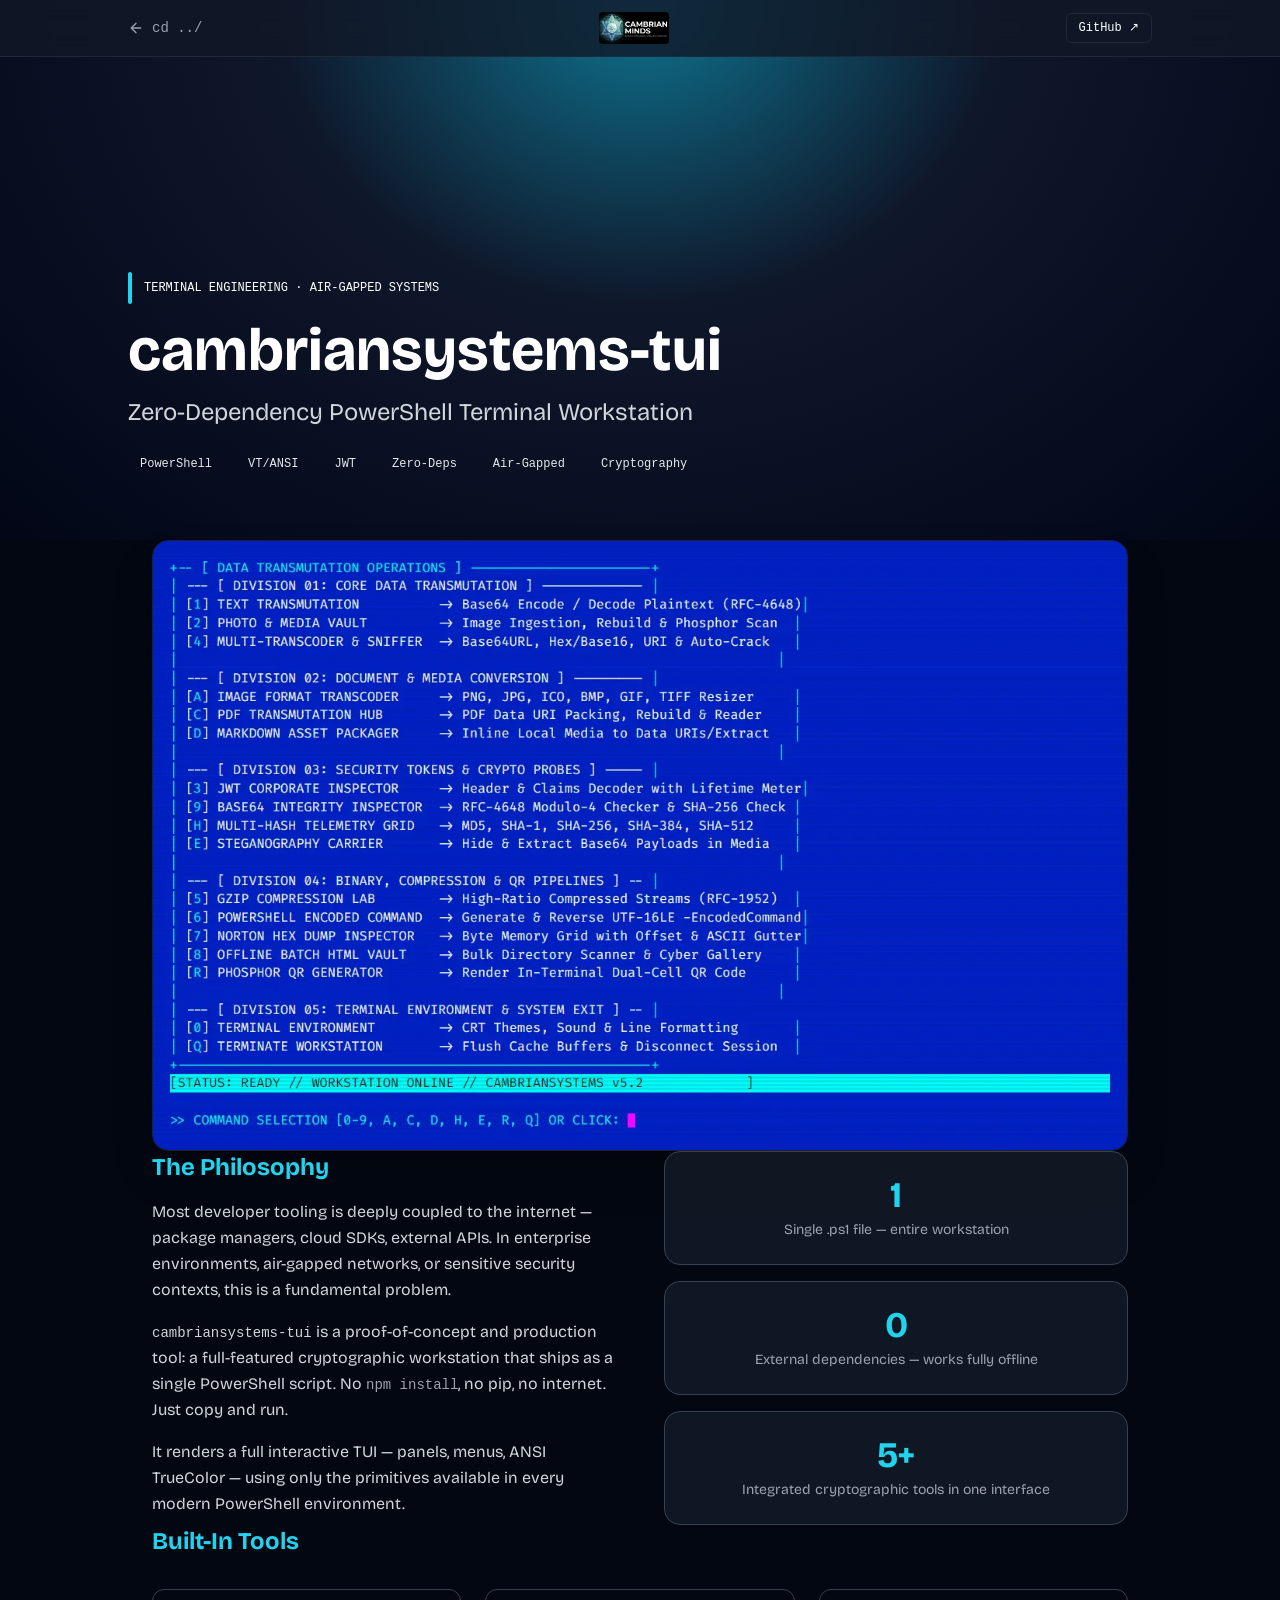
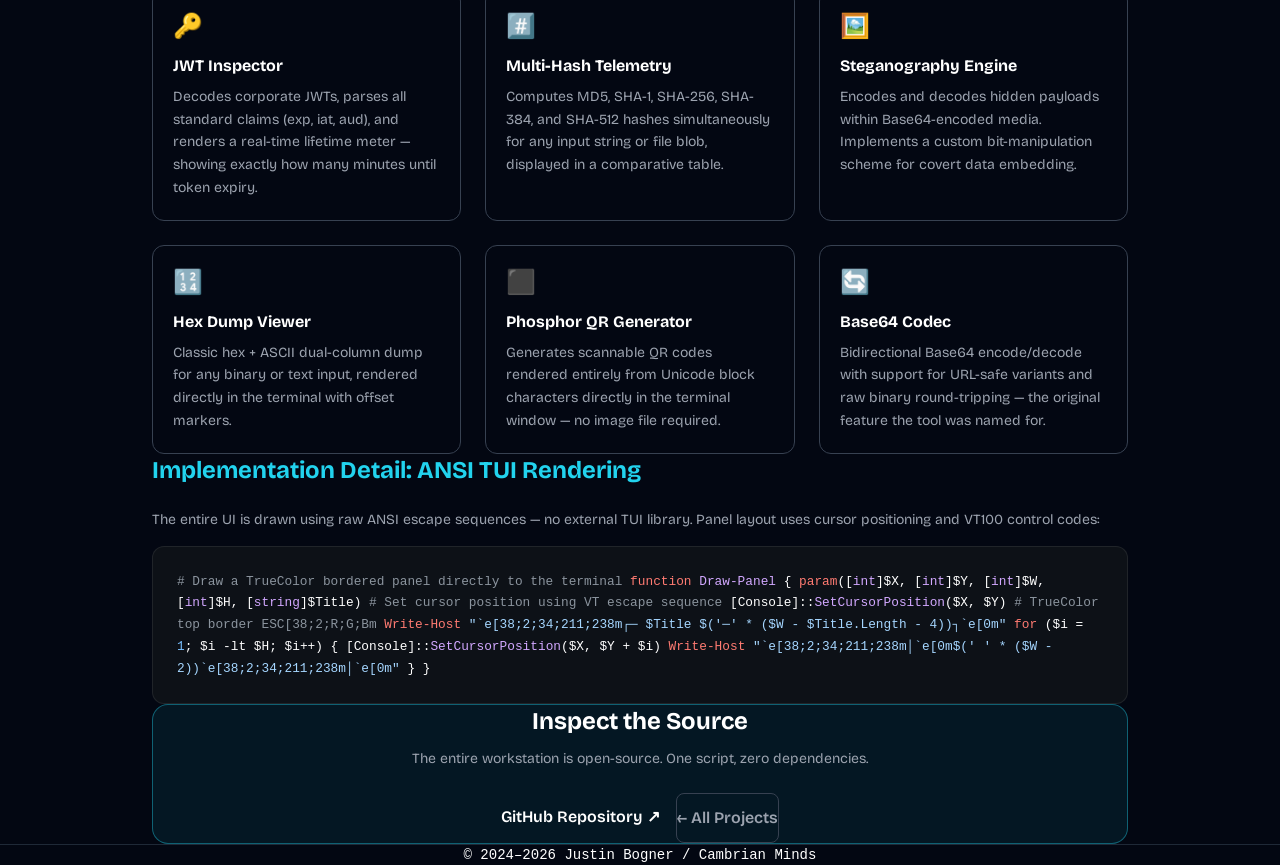
==== commit 28eeac80: "feat: add new case study pages and update styles" ====
--- a/case-studies/cambriansystems-tui.html
+++ b/case-studies/cambriansystems-tui.html
@@ -16,7 +16,7 @@
 
   <link rel="preconnect" href="https://fonts.googleapis.com">
   <link rel="preconnect" href="https://fonts.gstatic.com" crossorigin>
-  <link href="https://fonts.googleapis.com/css2?family=Inter:wght@400;500;600;700;800&family=JetBrains+Mono:wght@400;500;600;700&display=swap" rel="stylesheet">
+  <link href="https://fonts.googleapis.com/css2?family=Bricolage+Grotesque:opsz,wght@12..96,400;500;600;700&family=Fira+Code:wght@400;500;600;700&display=swap" rel="stylesheet">
   <link rel="stylesheet" href="../style.css">
 
   <style>
--- a/style.css
+++ b/style.css
@@ -1,6 +1,6 @@
 /*
 ! tailwindcss v3.4.0 | MIT License | https://tailwindcss.com
-*/*,:after,:before{box-sizing:border-box;border:0 solid #e5e7eb}:after,:before{--tw-content:""}:host,html{line-height:1.5;-webkit-text-size-adjust:100%;-moz-tab-size:4;-o-tab-size:4;tab-size:4;font-family:var(--font-inter);font-feature-settings:normal;font-variation-settings:normal;-webkit-tap-highlight-color:transparent}body{margin:0;line-height:inherit}hr{height:0;color:inherit;border-top-width:1px}abbr:where([title]){-webkit-text-decoration:underline dotted;text-decoration:underline dotted}h1,h2,h3,h4,h5,h6{font-size:inherit;font-weight:inherit}a{color:inherit;text-decoration:inherit}b,strong{font-weight:bolder}code,kbd,pre,samp{font-family:ui-monospace,SFMono-Regular,Menlo,Monaco,Consolas,Liberation Mono,Courier New,monospace;font-feature-settings:normal;font-variation-settings:normal;font-size:1em}small{font-size:80%}sub,sup{font-size:75%;line-height:0;position:relative;vertical-align:baseline}sub{bottom:-.25em}sup{top:-.5em}table{text-indent:0;border-color:inherit;border-collapse:collapse}button,input,optgroup,select,textarea{font-family:inherit;font-feature-settings:inherit;font-variation-settings:inherit;font-size:100%;font-weight:inherit;line-height:inherit;color:inherit;margin:0;padding:0}button,select{text-transform:none}[type=button],[type=reset],[type=submit],button{-webkit-appearance:button;background-color:transparent;background-image:none}:-moz-focusring{outline:auto}:-moz-ui-invalid{box-shadow:none}progress{vertical-align:baseline}::-webkit-inner-spin-button,::-webkit-outer-spin-button{height:auto}[type=search]{-webkit-appearance:textfield;outline-offset:-2px}::-webkit-search-decoration{-webkit-appearance:none}::-webkit-file-upload-button{-webkit-appearance:button;font:inherit}summary{display:list-item}blockquote,dd,dl,figure,h1,h2,h3,h4,h5,h6,hr,p,pre{margin:0}fieldset{margin:0}fieldset,legend{padding:0}menu,ol,ul{list-style:none;margin:0;padding:0}dialog{padding:0}textarea{resize:vertical}input::-moz-placeholder,textarea::-moz-placeholder{opacity:1;color:#9ca3af}input::placeholder,textarea::placeholder{opacity:1;color:#9ca3af}[role=button],button{cursor:pointer}:disabled{cursor:default}audio,canvas,embed,iframe,img,object,svg,video{display:block;vertical-align:middle}img,video{max-width:100%;height:auto}[hidden]{display:none}:root{--background:0 0% 100%;--foreground:222.2 84% 4.9%;--card:0 0% 100%;--card-foreground:222.2 84% 4.9%;--popover:0 0% 100%;--popover-foreground:222.2 84% 4.9%;--primary:221.2 83.2% 53.3%;--primary-foreground:210 40% 98%;--secondary:210 40% 96.1%;--secondary-foreground:222.2 47.4% 11.2%;--muted:210 40% 96.1%;--muted-foreground:215.4 16.3% 46.9%;--accent:210 40% 96.1%;--accent-foreground:222.2 47.4% 11.2%;--destructive:0 84.2% 60.2%;--destructive-foreground:210 40% 98%;--border:214.3 31.8% 91.4%;--input:214.3 31.8% 91.4%;--ring:221.2 83.2% 53.3%;--radius:0.5rem}.dark{--background:222.2 84% 4.9%;--foreground:210 40% 98%;--card:222.2 84% 4.9%;--card-foreground:210 40% 98%;--popover:222.2 84% 4.9%;--popover-foreground:210 40% 98%;--primary:217.2 91.2% 59.8%;--primary-foreground:210 40% 98%;--secondary:217.2 32.6% 17.5%;--secondary-foreground:210 40% 98%;--muted:217.2 32.6% 17.5%;--muted-foreground:215 20.2% 65.1%;--accent:217.2 32.6% 17.5%;--accent-foreground:210 40% 98%;--destructive:0 62.8% 30.6%;--destructive-foreground:210 40% 98%;--border:217.2 32.6% 17.5%;--input:217.2 32.6% 17.5%;--ring:224.3 76.3% 48%}*{border-color:hsl(var(--border))}body{background-color:hsl(var(--background));color:hsl(var(--foreground));font-feature-settings:"rlig" 1,"calt" 1}*,:after,:before{--tw-border-spacing-x:0;--tw-border-spacing-y:0;--tw-translate-x:0;--tw-translate-y:0;--tw-rotate:0;--tw-skew-x:0;--tw-skew-y:0;--tw-scale-x:1;--tw-scale-y:1;--tw-pan-x: ;--tw-pan-y: ;--tw-pinch-zoom: ;--tw-scroll-snap-strictness:proximity;--tw-gradient-from-position: ;--tw-gradient-via-position: ;--tw-gradient-to-position: ;--tw-ordinal: ;--tw-slashed-zero: ;--tw-numeric-figure: ;--tw-numeric-spacing: ;--tw-numeric-fraction: ;--tw-ring-inset: ;--tw-ring-offset-width:0px;--tw-ring-offset-color:#fff;--tw-ring-color:rgb(59 130 246/0.5);--tw-ring-offset-shadow:0 0 #0000;--tw-ring-shadow:0 0 #0000;--tw-shadow:0 0 #0000;--tw-shadow-colored:0 0 #0000;--tw-blur: ;--tw-brightness: ;--tw-contrast: ;--tw-grayscale: ;--tw-hue-rotate: ;--tw-invert: ;--tw-saturate: ;--tw-sepia: ;--tw-drop-shadow: ;--tw-backdrop-blur: ;--tw-backdrop-brightness: ;--tw-backdrop-contrast: ;--tw-backdrop-grayscale: ;--tw-backdrop-hue-rotate: ;--tw-backdrop-invert: ;--tw-backdrop-opacity: ;--tw-backdrop-saturate: ;--tw-backdrop-sepia: }::backdrop{--tw-border-spacing-x:0;--tw-border-spacing-y:0;--tw-translate-x:0;--tw-translate-y:0;--tw-rotate:0;--tw-skew-x:0;--tw-skew-y:0;--tw-scale-x:1;--tw-scale-y:1;--tw-pan-x: ;--tw-pan-y: ;--tw-pinch-zoom: ;--tw-scroll-snap-strictness:proximity;--tw-gradient-from-position: ;--tw-gradient-via-position: ;--tw-gradient-to-position: ;--tw-ordinal: ;--tw-slashed-zero: ;--tw-numeric-figure: ;--tw-numeric-spacing: ;--tw-numeric-fraction: ;--tw-ring-inset: ;--tw-ring-offset-width:0px;--tw-ring-offset-color:#fff;--tw-ring-color:rgb(59 130 246/0.5);--tw-ring-offset-shadow:0 0 #0000;--tw-ring-shadow:0 0 #0000;--tw-shadow:0 0 #0000;--tw-shadow-colored:0 0 #0000;--tw-blur: ;--tw-brightness: ;--tw-contrast: ;--tw-grayscale: ;--tw-hue-rotate: ;--tw-invert: ;--tw-saturate: ;--tw-sepia: ;--tw-drop-shadow: ;--tw-backdrop-blur: ;--tw-backdrop-brightness: ;--tw-backdrop-contrast: ;--tw-backdrop-grayscale: ;--tw-backdrop-hue-rotate: ;--tw-backdrop-invert: ;--tw-backdrop-opacity: ;--tw-backdrop-saturate: ;--tw-backdrop-sepia: }.\!container{width:100%!important;margin-right:auto!important;margin-left:auto!important;padding-right:2rem!important;padding-left:2rem!important}.container{width:100%;margin-right:auto;margin-left:auto;padding-right:2rem;padding-left:2rem}@media (min-width:1400px){.\!container{max-width:1400px!important}.container{max-width:1400px}}.sr-only{position:absolute;width:1px;height:1px;padding:0;margin:-1px;overflow:hidden;clip:rect(0,0,0,0);white-space:nowrap;border-width:0}.pointer-events-none{pointer-events:none}.pointer-events-auto{pointer-events:auto}.visible{visibility:visible}.collapse{visibility:collapse}.static{position:static}.fixed{position:fixed}.absolute{position:absolute}.relative{position:relative}.inset-0{inset:0}.inset-x-0{left:0;right:0}.inset-y-0{top:0;bottom:0}.-bottom-1{bottom:-.25rem}.-bottom-1\.5{bottom:-.375rem}.-top-14{top:-3.5rem}.bottom-0{bottom:0}.bottom-10{bottom:2.5rem}.bottom-4{bottom:1rem}.bottom-5{bottom:1.25rem}.left-0{left:0}.left-1\/2,.left-\[50\%\]{left:50%}.right-0{right:0}.right-1{right:.25rem}.right-2{right:.5rem}.right-4{right:1rem}.right-5{right:1.25rem}.top-0{top:0}.top-16{top:4rem}.top-2{top:.5rem}.top-4{top:1rem}.top-\[50\%\]{top:50%}.-z-10{z-index:-10}.z-10{z-index:10}.z-20{z-index:20}.z-40{z-index:40}.z-50{z-index:50}.z-\[100\]{z-index:100}.z-\[60\]{z-index:60}.z-\[9999\]{z-index:9999}.order-1{order:1}.order-2{order:2}.float-right{float:right}.m-1{margin:.25rem}.mx-auto{margin-left:auto;margin-right:auto}.mb-1{margin-bottom:.25rem}.mb-12{margin-bottom:3rem}.mb-2{margin-bottom:.5rem}.mb-3{margin-bottom:.75rem}.mb-4{margin-bottom:1rem}.mb-5{margin-bottom:1.25rem}.mb-6{margin-bottom:1.5rem}.mb-8{margin-bottom:2rem}.ml-2{margin-left:.5rem}.ml-8{margin-left:2rem}.mr-1{margin-right:.25rem}.mr-2{margin-right:.5rem}.mr-4{margin-right:1rem}.mt-0{margin-top:0}.mt-0\.5{margin-top:.125rem}.mt-1{margin-top:.25rem}.mt-12{margin-top:3rem}.mt-2{margin-top:.5rem}.mt-3{margin-top:.75rem}.mt-4{margin-top:1rem}.mt-6{margin-top:1.5rem}.mt-8{margin-top:2rem}.mt-auto{margin-top:auto}.block{display:block}.inline-block{display:inline-block}.inline{display:inline}.flex{display:flex}.inline-flex{display:inline-flex}.table{display:table}.grid{display:grid}.hidden{display:none}.aspect-\[960\/528\]{aspect-ratio:960/528}.aspect-square{aspect-ratio:1/1}.h-1{height:.25rem}.h-1\.5{height:.375rem}.h-10{height:2.5rem}.h-11{height:2.75rem}.h-12{height:3rem}.h-14{height:3.5rem}.h-16{height:4rem}.h-2{height:.5rem}.h-2\.5{height:.625rem}.h-3{height:.75rem}.h-3\.5{height:.875rem}.h-4{height:1rem}.h-5{height:1.25rem}.h-6{height:1.5rem}.h-60{height:15rem}.h-64{height:16rem}.h-8{height:2rem}.h-9{height:2.25rem}.h-\[100px\]{height:100px}.h-\[1px\]{height:1px}.h-\[220px\]{height:220px}.h-\[50px\]{height:50px}.h-\[60vh\]{height:60vh}.h-\[70vh\]{height:70vh}.h-auto{height:auto}.h-full{height:100%}.max-h-80{max-height:20rem}.max-h-\[90vh\]{max-height:90vh}.max-h-screen{max-height:100vh}.min-h-\[150px\]{min-height:150px}.min-h-\[80px\]{min-height:80px}.min-h-screen{min-height:100vh}.w-0{width:0}.w-0\.5{width:.125rem}.w-1{width:.25rem}.w-1\.5{width:.375rem}.w-10{width:2.5rem}.w-12{width:3rem}.w-14{width:3.5rem}.w-16{width:4rem}.w-2{width:.5rem}.w-2\.5{width:.625rem}.w-3{width:.75rem}.w-3\.5{width:.875rem}.w-3\/4{width:75%}.w-36{width:9rem}.w-4{width:1rem}.w-5{width:1.25rem}.w-6{width:1.5rem}.w-64{width:16rem}.w-8{width:2rem}.w-9{width:2.25rem}.w-\[100px\]{width:100px}.w-\[1px\]{width:1px}.w-\[50px\]{width:50px}.w-\[90vw\]{width:90vw}.w-\[95vw\]{width:95vw}.w-full{width:100%}.min-w-10{min-width:2.5rem}.min-w-11{min-width:2.75rem}.min-w-9{min-width:2.25rem}.max-w-4xl{max-width:56rem}.max-w-5xl{max-width:64rem}.max-w-6xl{max-width:72rem}.max-w-7xl{max-width:80rem}.max-w-\[200px\]{max-width:200px}.max-w-\[85\%\]{max-width:85%}.max-w-\[95vw\]{max-width:95vw}.max-w-lg{max-width:32rem}.flex-1{flex:1 1 0%}.flex-shrink-0,.shrink-0{flex-shrink:0}.grow{flex-grow:1}.caption-bottom{caption-side:bottom}.border-collapse{border-collapse:collapse}.-translate-x-1\/2{--tw-translate-x:-50%}.-translate-x-1\/2,.-translate-x-8{transform:translate(var(--tw-translate-x),var(--tw-translate-y)) rotate(var(--tw-rotate)) skewX(var(--tw-skew-x)) skewY(var(--tw-skew-y)) scaleX(var(--tw-scale-x)) scaleY(var(--tw-scale-y))}.-translate-x-8{--tw-translate-x:-2rem}.-translate-y-1\/2{--tw-translate-y:-50%}.-translate-y-1\/2,.-translate-y-3{transform:translate(var(--tw-translate-x),var(--tw-translate-y)) rotate(var(--tw-rotate)) skewX(var(--tw-skew-x)) skewY(var(--tw-skew-y)) scaleX(var(--tw-scale-x)) scaleY(var(--tw-scale-y))}.-translate-y-3{--tw-translate-y:-0.75rem}.translate-x-\[-50\%\]{--tw-translate-x:-50%}.translate-x-\[-50\%\],.translate-y-6{transform:translate(var(--tw-translate-x),var(--tw-translate-y)) rotate(var(--tw-rotate)) skewX(var(--tw-skew-x)) skewY(var(--tw-skew-y)) scaleX(var(--tw-scale-x)) scaleY(var(--tw-scale-y))}.translate-y-6{--tw-translate-y:1.5rem}.translate-y-\[-50\%\]{--tw-translate-y:-50%}.rotate-0,.translate-y-\[-50\%\]{transform:translate(var(--tw-translate-x),var(--tw-translate-y)) rotate(var(--tw-rotate)) skewX(var(--tw-skew-x)) skewY(var(--tw-skew-y)) scaleX(var(--tw-scale-x)) scaleY(var(--tw-scale-y))}.rotate-0{--tw-rotate:0deg}.rotate-12{--tw-rotate:12deg}.rotate-12,.rotate-180{transform:translate(var(--tw-translate-x),var(--tw-translate-y)) rotate(var(--tw-rotate)) skewX(var(--tw-skew-x)) skewY(var(--tw-skew-y)) scaleX(var(--tw-scale-x)) scaleY(var(--tw-scale-y))}.rotate-180{--tw-rotate:180deg}.rotate-2{--tw-rotate:2deg}.rotate-2,.rotate-45{transform:translate(var(--tw-translate-x),var(--tw-translate-y)) rotate(var(--tw-rotate)) skewX(var(--tw-skew-x)) skewY(var(--tw-skew-y)) scaleX(var(--tw-scale-x)) scaleY(var(--tw-scale-y))}.rotate-45{--tw-rotate:45deg}.rotate-90{--tw-rotate:90deg}.rotate-90,.scale-110{transform:translate(var(--tw-translate-x),var(--tw-translate-y)) rotate(var(--tw-rotate)) skewX(var(--tw-skew-x)) skewY(var(--tw-skew-y)) scaleX(var(--tw-scale-x)) scaleY(var(--tw-scale-y))}.scale-110{--tw-scale-x:1.1;--tw-scale-y:1.1}.transform{transform:translate(var(--tw-translate-x),var(--tw-translate-y)) rotate(var(--tw-rotate)) skewX(var(--tw-skew-x)) skewY(var(--tw-skew-y)) scaleX(var(--tw-scale-x)) scaleY(var(--tw-scale-y))}@keyframes bounce{0%,to{transform:translateY(-25%);animation-timing-function:cubic-bezier(.8,0,1,1)}50%{transform:none;animation-timing-function:cubic-bezier(0,0,.2,1)}}.animate-bounce{animation:bounce 1s infinite}.animate-pulse{animation:pulse 2s cubic-bezier(.4,0,.6,1) infinite}@keyframes spin{to{transform:rotate(1turn)}}.animate-spin{animation:spin 1s linear infinite}.cursor-none{cursor:none}.cursor-pointer{cursor:pointer}.touch-manipulation{touch-action:manipulation}.resize{resize:both}.list-outside{list-style-position:outside}.list-decimal{list-style-type:decimal}.list-disc{list-style-type:disc}.grid-cols-1{grid-template-columns:repeat(1,minmax(0,1fr))}.grid-cols-2{grid-template-columns:repeat(2,minmax(0,1fr))}.flex-row{flex-direction:row}.flex-col{flex-direction:column}.flex-col-reverse{flex-direction:column-reverse}.flex-wrap{flex-wrap:wrap}.items-start{align-items:flex-start}.items-center{align-items:center}.justify-start{justify-content:flex-start}.justify-end{justify-content:flex-end}.justify-center{justify-content:center}.justify-between{justify-content:space-between}.gap-1{gap:.25rem}.gap-1\.5{gap:.375rem}.gap-12{gap:3rem}.gap-2{gap:.5rem}.gap-3{gap:.75rem}.gap-4{gap:1rem}.gap-6{gap:1.5rem}.gap-8{gap:2rem}.space-x-4>:not([hidden])~:not([hidden]){--tw-space-x-reverse:0;margin-right:calc(1rem * var(--tw-space-x-reverse));margin-left:calc(1rem * calc(1 - var(--tw-space-x-reverse)))}.space-y-1>:not([hidden])~:not([hidden]){--tw-space-y-reverse:0;margin-top:calc(.25rem * calc(1 - var(--tw-space-y-reverse)));margin-bottom:calc(.25rem * var(--tw-space-y-reverse))}.space-y-1\.5>:not([hidden])~:not([hidden]){--tw-space-y-reverse:0;margin-top:calc(.375rem * calc(1 - var(--tw-space-y-reverse)));margin-bottom:calc(.375rem * var(--tw-space-y-reverse))}.space-y-2>:not([hidden])~:not([hidden]){--tw-space-y-reverse:0;margin-top:calc(.5rem * calc(1 - var(--tw-space-y-reverse)));margin-bottom:calc(.5rem * var(--tw-space-y-reverse))}.space-y-4>:not([hidden])~:not([hidden]){--tw-space-y-reverse:0;margin-top:calc(1rem * calc(1 - var(--tw-space-y-reverse)));margin-bottom:calc(1rem * var(--tw-space-y-reverse))}.space-y-6>:not([hidden])~:not([hidden]){--tw-space-y-reverse:0;margin-top:calc(1.5rem * calc(1 - var(--tw-space-y-reverse)));margin-bottom:calc(1.5rem * var(--tw-space-y-reverse))}.space-y-8>:not([hidden])~:not([hidden]){--tw-space-y-reverse:0;margin-top:calc(2rem * calc(1 - var(--tw-space-y-reverse)));margin-bottom:calc(2rem * var(--tw-space-y-reverse))}.overflow-auto{overflow:auto}.overflow-hidden{overflow:hidden}.overflow-visible{overflow:visible}.overflow-y-auto{overflow-y:auto}.whitespace-nowrap{white-space:nowrap}.break-words{overflow-wrap:break-word}.break-all{word-break:break-all}.rounded{border-radius:.25rem}.rounded-2xl{border-radius:1rem}.rounded-3xl{border-radius:1.5rem}.rounded-full{border-radius:9999px}.rounded-lg{border-radius:var(--radius)}.rounded-md{border-radius:calc(var(--radius) - 2px)}.rounded-sm{border-radius:calc(var(--radius) - 4px)}.rounded-xl{border-radius:.75rem}.rounded-bl-sm{border-bottom-left-radius:calc(var(--radius) - 4px)}.rounded-br-sm{border-bottom-right-radius:calc(var(--radius) - 4px)}.border{border-width:1px}.border-0{border-width:0}.border-2{border-width:2px}.border-4{border-width:4px}.border-b{border-bottom-width:1px}.border-l{border-left-width:1px}.border-r{border-right-width:1px}.border-t{border-top-width:1px}.border-blue-500{--tw-border-opacity:1;border-color:rgb(59 130 246/var(--tw-border-opacity))}.border-blue-500\/20{border-color:rgb(59 130 246/.2)}.border-blue-500\/30{border-color:rgb(59 130 246/.3)}.border-blue-600{--tw-border-opacity:1;border-color:rgb(37 99 235/var(--tw-border-opacity))}.border-destructive{border-color:hsl(var(--destructive))}.border-destructive\/50{border-color:hsl(var(--destructive)/.5)}.border-gray-400\/80{border-color:rgb(156 163 175/.8)}.border-gray-600{--tw-border-opacity:1;border-color:rgb(75 85 99/var(--tw-border-opacity))}.border-gray-700{--tw-border-opacity:1;border-color:rgb(55 65 81/var(--tw-border-opacity))}.border-gray-700\/50{border-color:rgb(55 65 81/.5)}.border-gray-800{--tw-border-opacity:1;border-color:rgb(31 41 55/var(--tw-border-opacity))}.border-gray-900{--tw-border-opacity:1;border-color:rgb(17 24 39/var(--tw-border-opacity))}.border-input{border-color:hsl(var(--input))}.border-transparent{border-color:transparent}.border-white\/10{border-color:rgb(255 255 255/.1)}.border-white\/20{border-color:rgb(255 255 255/.2)}.border-white\/30{border-color:rgb(255 255 255/.3)}.border-yellow-400{--tw-border-opacity:1;border-color:rgb(250 204 21/var(--tw-border-opacity))}.border-yellow-500\/30{border-color:rgb(234 179 8/.3)}.border-b-blue-200{--tw-border-opacity:1;border-bottom-color:rgb(191 219 254/var(--tw-border-opacity))}.border-l-transparent{border-left-color:transparent}.border-r-blue-400{--tw-border-opacity:1;border-right-color:rgb(96 165 250/var(--tw-border-opacity))}.border-t-blue-600{--tw-border-opacity:1;border-top-color:rgb(37 99 235/var(--tw-border-opacity))}.border-t-transparent{border-top-color:transparent}.bg-\[\#0F1624\]{--tw-bg-opacity:1;background-color:rgb(15 22 36/var(--tw-bg-opacity))}.bg-\[\#64FFDA\]{--tw-bg-opacity:1;background-color:rgb(100 255 218/var(--tw-bg-opacity))}.bg-background{background-color:hsl(var(--background))}.bg-black{--tw-bg-opacity:1;background-color:rgb(0 0 0/var(--tw-bg-opacity))}.bg-black\/40{background-color:rgb(0 0 0/.4)}.bg-black\/80{background-color:rgb(0 0 0/.8)}.bg-blue-400{--tw-bg-opacity:1;background-color:rgb(96 165 250/var(--tw-bg-opacity))}.bg-blue-500{--tw-bg-opacity:1;background-color:rgb(59 130 246/var(--tw-bg-opacity))}.bg-blue-500\/10{background-color:rgb(59 130 246/.1)}.bg-blue-500\/20{background-color:rgb(59 130 246/.2)}.bg-blue-600{--tw-bg-opacity:1;background-color:rgb(37 99 235/var(--tw-bg-opacity))}.bg-border{background-color:hsl(var(--border))}.bg-card{background-color:hsl(var(--card))}.bg-destructive{background-color:hsl(var(--destructive))}.bg-gray-50{--tw-bg-opacity:1;background-color:rgb(249 250 251/var(--tw-bg-opacity))}.bg-gray-700{--tw-bg-opacity:1;background-color:rgb(55 65 81/var(--tw-bg-opacity))}.bg-gray-700\/50{background-color:rgb(55 65 81/.5)}.bg-gray-800{--tw-bg-opacity:1;background-color:rgb(31 41 55/var(--tw-bg-opacity))}.bg-gray-800\/30{background-color:rgb(31 41 55/.3)}.bg-gray-800\/50{background-color:rgb(31 41 55/.5)}.bg-gray-800\/70{background-color:rgb(31 41 55/.7)}.bg-gray-900{--tw-bg-opacity:1;background-color:rgb(17 24 39/var(--tw-bg-opacity))}.bg-gray-900\/40{background-color:rgb(17 24 39/.4)}.bg-gray-900\/70{background-color:rgb(17 24 39/.7)}.bg-gray-900\/80{background-color:rgb(17 24 39/.8)}.bg-gray-900\/90{background-color:rgb(17 24 39/.9)}.bg-gray-900\/95{background-color:rgb(17 24 39/.95)}.bg-gray-950{--tw-bg-opacity:1;background-color:rgb(3 7 18/var(--tw-bg-opacity))}.bg-gray-950\/70{background-color:rgb(3 7 18/.7)}.bg-gray-950\/80{background-color:rgb(3 7 18/.8)}.bg-gray-950\/90{background-color:rgb(3 7 18/.9)}.bg-green-500{--tw-bg-opacity:1;background-color:rgb(34 197 94/var(--tw-bg-opacity))}.bg-muted{background-color:hsl(var(--muted))}.bg-muted\/50{background-color:hsl(var(--muted)/.5)}.bg-neutral-200{--tw-bg-opacity:1;background-color:rgb(229 229 229/var(--tw-bg-opacity))}.bg-popover{background-color:hsl(var(--popover))}.bg-primary{background-color:hsl(var(--primary))}.bg-secondary{background-color:hsl(var(--secondary))}.bg-transparent{background-color:transparent}.bg-white\/20{background-color:rgb(255 255 255/.2)}.bg-yellow-500{--tw-bg-opacity:1;background-color:rgb(234 179 8/var(--tw-bg-opacity))}.bg-yellow-500\/20{background-color:rgb(234 179 8/.2)}.bg-yellow-500\/90{background-color:rgb(234 179 8/.9)}.bg-gradient-to-b{background-image:linear-gradient(to bottom,var(--tw-gradient-stops))}.bg-gradient-to-br{background-image:linear-gradient(to bottom right,var(--tw-gradient-stops))}.bg-gradient-to-r{background-image:linear-gradient(to right,var(--tw-gradient-stops))}.from-blue-400{--tw-gradient-from:#60a5fa var(--tw-gradient-from-position);--tw-gradient-to:rgb(96 165 250/0) var(--tw-gradient-to-position);--tw-gradient-stops:var(--tw-gradient-from),var(--tw-gradient-to)}.from-blue-500{--tw-gradient-from:#3b82f6 var(--tw-gradient-from-position);--tw-gradient-to:rgb(59 130 246/0) var(--tw-gradient-to-position);--tw-gradient-stops:var(--tw-gradient-from),var(--tw-gradient-to)}.from-blue-600{--tw-gradient-from:#2563eb var(--tw-gradient-from-position);--tw-gradient-to:rgb(37 99 235/0) var(--tw-gradient-to-position);--tw-gradient-stops:var(--tw-gradient-from),var(--tw-gradient-to)}.from-gray-800\/50{--tw-gradient-from:rgb(31 41 55/0.5) var(--tw-gradient-from-position);--tw-gradient-to:rgb(31 41 55/0) var(--tw-gradient-to-position);--tw-gradient-stops:var(--tw-gradient-from),var(--tw-gradient-to)}.from-gray-900\/95{--tw-gradient-from:rgb(17 24 39/0.95) var(--tw-gradient-from-position);--tw-gradient-to:rgb(17 24 39/0) var(--tw-gradient-to-position);--tw-gradient-stops:var(--tw-gradient-from),var(--tw-gradient-to)}.from-gray-950{--tw-gradient-from:#030712 var(--tw-gradient-from-position);--tw-gradient-to:rgb(3 7 18/0) var(--tw-gradient-to-position);--tw-gradient-stops:var(--tw-gradient-from),var(--tw-gradient-to)}.via-blue-900\/20{--tw-gradient-to:rgb(30 58 138/0) var(--tw-gradient-to-position);--tw-gradient-stops:var(--tw-gradient-from),rgb(30 58 138/0.2) var(--tw-gradient-via-position),var(--tw-gradient-to)}.to-blue-400{--tw-gradient-to:#60a5fa var(--tw-gradient-to-position)}.to-blue-500{--tw-gradient-to:#3b82f6 var(--tw-gradient-to-position)}.to-blue-700{--tw-gradient-to:#1d4ed8 var(--tw-gradient-to-position)}.to-gray-900{--tw-gradient-to:#111827 var(--tw-gradient-to-position)}.to-gray-900\/80{--tw-gradient-to:rgb(17 24 39/0.8) var(--tw-gradient-to-position)}.to-gray-900\/95{--tw-gradient-to:rgb(17 24 39/0.95) var(--tw-gradient-to-position)}.to-purple-400{--tw-gradient-to:#c084fc var(--tw-gradient-to-position)}.to-purple-600{--tw-gradient-to:#9333ea var(--tw-gradient-to-position)}.bg-clip-text{-webkit-background-clip:text;background-clip:text}.fill-foreground{fill:hsl(var(--foreground))}.fill-white{fill:#fff}.stroke-background\/50{stroke:hsl(var(--background)/.5)}.stroke-\[2\.5\]{stroke-width:2.5}.object-contain{-o-object-fit:contain;object-fit:contain}.object-cover{-o-object-fit:cover;object-fit:cover}.p-1{padding:.25rem}.p-2{padding:.5rem}.p-3{padding:.75rem}.p-4{padding:1rem}.p-5{padding:1.25rem}.p-6{padding:1.5rem}.px-1{padding-left:.25rem;padding-right:.25rem}.px-2{padding-left:.5rem;padding-right:.5rem}.px-2\.5{padding-left:.625rem;padding-right:.625rem}.px-3{padding-left:.75rem;padding-right:.75rem}.px-4{padding-left:1rem;padding-right:1rem}.px-5{padding-left:1.25rem;padding-right:1.25rem}.px-8{padding-left:2rem;padding-right:2rem}.py-0{padding-top:0;padding-bottom:0}.py-0\.5{padding-top:.125rem;padding-bottom:.125rem}.py-1{padding-top:.25rem;padding-bottom:.25rem}.py-1\.5{padding-top:.375rem;padding-bottom:.375rem}.py-10{padding-top:2.5rem;padding-bottom:2.5rem}.py-2{padding-top:.5rem;padding-bottom:.5rem}.py-20{padding-top:5rem;padding-bottom:5rem}.py-3{padding-top:.75rem;padding-bottom:.75rem}.py-4{padding-top:1rem;padding-bottom:1rem}.py-5{padding-top:1.25rem;padding-bottom:1.25rem}.pb-12{padding-bottom:3rem}.pb-16{padding-bottom:4rem}.pb-20{padding-bottom:5rem}.pb-4{padding-bottom:1rem}.pb-8{padding-bottom:2rem}.pl-2{padding-left:.5rem}.pl-2\.5{padding-left:.625rem}.pl-5{padding-left:1.25rem}.pr-2{padding-right:.5rem}.pr-2\.5{padding-right:.625rem}.pr-6{padding-right:1.5rem}.pt-0{padding-top:0}.pt-16{padding-top:4rem}.pt-2{padding-top:.5rem}.pt-20{padding-top:5rem}.pt-4{padding-top:1rem}.pt-6{padding-top:1.5rem}.pt-8{padding-top:2rem}.text-left{text-align:left}.text-center{text-align:center}.align-middle{vertical-align:middle}.font-mono{font-family:ui-monospace,SFMono-Regular,Menlo,Monaco,Consolas,Liberation Mono,Courier New,monospace}.font-sans{font-family:var(--font-inter)}.text-2xl{font-size:1.5rem;line-height:2rem}.text-3xl{font-size:1.875rem;line-height:2.25rem}.text-4xl{font-size:2.25rem;line-height:2.5rem}.text-\[10px\]{font-size:10px}.text-\[11px\]{font-size:11px}.text-base{font-size:1rem;line-height:1.5rem}.text-lg{font-size:1.125rem;line-height:1.75rem}.text-sm{font-size:.875rem;line-height:1.25rem}.text-xl{font-size:1.25rem;line-height:1.75rem}.text-xs{font-size:.75rem;line-height:1rem}.font-bold{font-weight:700}.font-medium{font-weight:500}.font-normal{font-weight:400}.font-semibold{font-weight:600}.uppercase{text-transform:uppercase}.leading-none{line-height:1}.leading-relaxed{line-height:1.625}.leading-tight{line-height:1.25}.tracking-tight{letter-spacing:-.025em}.tracking-wide{letter-spacing:.025em}.text-black{--tw-text-opacity:1;color:rgb(0 0 0/var(--tw-text-opacity))}.text-blue-400{--tw-text-opacity:1;color:rgb(96 165 250/var(--tw-text-opacity))}.text-blue-500{--tw-text-opacity:1;color:rgb(59 130 246/var(--tw-text-opacity))}.text-card-foreground{color:hsl(var(--card-foreground))}.text-destructive{color:hsl(var(--destructive))}.text-destructive-foreground{color:hsl(var(--destructive-foreground))}.text-foreground{color:hsl(var(--foreground))}.text-foreground\/50{color:hsl(var(--foreground)/.5)}.text-gray-200{--tw-text-opacity:1;color:rgb(229 231 235/var(--tw-text-opacity))}.text-gray-300{--tw-text-opacity:1;color:rgb(209 213 219/var(--tw-text-opacity))}.text-gray-400{--tw-text-opacity:1;color:rgb(156 163 175/var(--tw-text-opacity))}.text-gray-500{--tw-text-opacity:1;color:rgb(107 114 128/var(--tw-text-opacity))}.text-gray-950{--tw-text-opacity:1;color:rgb(3 7 18/var(--tw-text-opacity))}.text-green-400{--tw-text-opacity:1;color:rgb(74 222 128/var(--tw-text-opacity))}.text-muted-foreground{color:hsl(var(--muted-foreground))}.text-popover-foreground{color:hsl(var(--popover-foreground))}.text-primary{color:hsl(var(--primary))}.text-primary-foreground{color:hsl(var(--primary-foreground))}.text-secondary-foreground{color:hsl(var(--secondary-foreground))}.text-transparent{color:transparent}.text-white{--tw-text-opacity:1;color:rgb(255 255 255/var(--tw-text-opacity))}.text-white\/80{color:rgb(255 255 255/.8)}.text-white\/85{color:rgb(255 255 255/.85)}.text-yellow-200\/80{color:rgb(254 240 138/.8)}.text-yellow-400{--tw-text-opacity:1;color:rgb(250 204 21/var(--tw-text-opacity))}.text-yellow-500\/70{color:rgb(234 179 8/.7)}.text-zinc-100{--tw-text-opacity:1;color:rgb(244 244 245/var(--tw-text-opacity))}.text-zinc-400{--tw-text-opacity:1;color:rgb(161 161 170/var(--tw-text-opacity))}.underline-offset-4{text-underline-offset:4px}.opacity-0{opacity:0}.opacity-100{opacity:1}.opacity-20{opacity:.2}.opacity-30{opacity:.3}.opacity-70{opacity:.7}.opacity-75{opacity:.75}.opacity-90{opacity:.9}.shadow-2xl{--tw-shadow:0 25px 50px -12px rgb(0 0 0/0.25);--tw-shadow-colored:0 25px 50px -12px var(--tw-shadow-color)}.shadow-2xl,.shadow-\[0_0_20px_5px_rgba\(255\2c 255\2c 255\2c 0\.2\)\]{box-shadow:var(--tw-ring-offset-shadow,0 0 #0000),var(--tw-ring-shadow,0 0 #0000),var(--tw-shadow)}.shadow-\[0_0_20px_5px_rgba\(255\2c 255\2c 255\2c 0\.2\)\]{--tw-shadow:0 0 20px 5px rgba(255,255,255,0.2);--tw-shadow-colored:0 0 20px 5px var(--tw-shadow-color)}.shadow-lg{--tw-shadow:0 10px 15px -3px rgb(0 0 0/0.1),0 4px 6px -4px rgb(0 0 0/0.1);--tw-shadow-colored:0 10px 15px -3px var(--tw-shadow-color),0 4px 6px -4px var(--tw-shadow-color)}.shadow-lg,.shadow-md{box-shadow:var(--tw-ring-offset-shadow,0 0 #0000),var(--tw-ring-shadow,0 0 #0000),var(--tw-shadow)}.shadow-md{--tw-shadow:0 4px 6px -1px rgb(0 0 0/0.1),0 2px 4px -2px rgb(0 0 0/0.1);--tw-shadow-colored:0 4px 6px -1px var(--tw-shadow-color),0 2px 4px -2px var(--tw-shadow-color)}.shadow-sm{--tw-shadow:0 1px 2px 0 rgb(0 0 0/0.05);--tw-shadow-colored:0 1px 2px 0 var(--tw-shadow-color)}.shadow-sm,.shadow-xl{box-shadow:var(--tw-ring-offset-shadow,0 0 #0000),var(--tw-ring-shadow,0 0 #0000),var(--tw-shadow)}.shadow-xl{--tw-shadow:0 20px 25px -5px rgb(0 0 0/0.1),0 8px 10px -6px rgb(0 0 0/0.1);--tw-shadow-colored:0 20px 25px -5px var(--tw-shadow-color),0 8px 10px -6px var(--tw-shadow-color)}.shadow-blue-500\/20{--tw-shadow-color:rgb(59 130 246/0.2);--tw-shadow:var(--tw-shadow-colored)}.shadow-blue-900\/10{--tw-shadow-color:rgb(30 58 138/0.1);--tw-shadow:var(--tw-shadow-colored)}.shadow-yellow-900\/30{--tw-shadow-color:rgb(113 63 18/0.3);--tw-shadow:var(--tw-shadow-colored)}.outline{outline-style:solid}.ring{--tw-ring-offset-shadow:var(--tw-ring-inset) 0 0 0 var(--tw-ring-offset-width) var(--tw-ring-offset-color);--tw-ring-shadow:var(--tw-ring-inset) 0 0 0 calc(3px + var(--tw-ring-offset-width)) var(--tw-ring-color)}.ring,.ring-1{box-shadow:var(--tw-ring-offset-shadow),var(--tw-ring-shadow),var(--tw-shadow,0 0 #0000)}.ring-1{--tw-ring-offset-shadow:var(--tw-ring-inset) 0 0 0 var(--tw-ring-offset-width) var(--tw-ring-offset-color);--tw-ring-shadow:var(--tw-ring-inset) 0 0 0 calc(1px + var(--tw-ring-offset-width)) var(--tw-ring-color)}.ring-2{--tw-ring-offset-shadow:var(--tw-ring-inset) 0 0 0 var(--tw-ring-offset-width) var(--tw-ring-offset-color);--tw-ring-shadow:var(--tw-ring-inset) 0 0 0 calc(2px + var(--tw-ring-offset-width)) var(--tw-ring-color);box-shadow:var(--tw-ring-offset-shadow),var(--tw-ring-shadow),var(--tw-shadow,0 0 #0000)}.ring-blue-500\/20{--tw-ring-color:rgb(59 130 246/0.2)}.ring-blue-500\/30{--tw-ring-color:rgb(59 130 246/0.3)}.ring-white\/10{--tw-ring-color:rgb(255 255 255/0.1)}.ring-offset-background{--tw-ring-offset-color:hsl(var(--background))}.blur{--tw-blur:blur(8px)}.blur,.blur-3xl{filter:var(--tw-blur) var(--tw-brightness) var(--tw-contrast) var(--tw-grayscale) var(--tw-hue-rotate) var(--tw-invert) var(--tw-saturate) var(--tw-sepia) var(--tw-drop-shadow)}.blur-3xl{--tw-blur:blur(64px)}.grayscale{--tw-grayscale:grayscale(100%)}.filter,.grayscale{filter:var(--tw-blur) var(--tw-brightness) var(--tw-contrast) var(--tw-grayscale) var(--tw-hue-rotate) var(--tw-invert) var(--tw-saturate) var(--tw-sepia) var(--tw-drop-shadow)}.backdrop-blur-md{--tw-backdrop-blur:blur(12px)}.backdrop-blur-md,.backdrop-blur-sm{backdrop-filter:var(--tw-backdrop-blur) var(--tw-backdrop-brightness) var(--tw-backdrop-contrast) var(--tw-backdrop-grayscale) var(--tw-backdrop-hue-rotate) var(--tw-backdrop-invert) var(--tw-backdrop-opacity) var(--tw-backdrop-saturate) var(--tw-backdrop-sepia)}.backdrop-blur-sm{--tw-backdrop-blur:blur(4px)}.backdrop-blur-xl{--tw-backdrop-blur:blur(24px);backdrop-filter:var(--tw-backdrop-blur) var(--tw-backdrop-brightness) var(--tw-backdrop-contrast) var(--tw-backdrop-grayscale) var(--tw-backdrop-hue-rotate) var(--tw-backdrop-invert) var(--tw-backdrop-opacity) var(--tw-backdrop-saturate) var(--tw-backdrop-sepia)}.transition{transition-property:color,background-color,border-color,text-decoration-color,fill,stroke,opacity,box-shadow,transform,filter,backdrop-filter;transition-timing-function:cubic-bezier(.4,0,.2,1);transition-duration:.15s}.transition-all{transition-property:all;transition-timing-function:cubic-bezier(.4,0,.2,1);transition-duration:.15s}.transition-colors{transition-property:color,background-color,border-color,text-decoration-color,fill,stroke;transition-timing-function:cubic-bezier(.4,0,.2,1);transition-duration:.15s}.transition-opacity{transition-property:opacity;transition-timing-function:cubic-bezier(.4,0,.2,1);transition-duration:.15s}.transition-transform{transition-property:transform;transition-timing-function:cubic-bezier(.4,0,.2,1);transition-duration:.15s}.delay-300{transition-delay:.3s}.duration-100{transition-duration:.1s}.duration-150{transition-duration:.15s}.duration-200{transition-duration:.2s}.duration-300{transition-duration:.3s}.duration-500{transition-duration:.5s}.ease-in-out{transition-timing-function:cubic-bezier(.4,0,.2,1)}.ease-out{transition-timing-function:cubic-bezier(0,0,.2,1)}@keyframes enter{0%{opacity:var(--tw-enter-opacity,1);transform:translate3d(var(--tw-enter-translate-x,0),var(--tw-enter-translate-y,0),0) scale3d(var(--tw-enter-scale,1),var(--tw-enter-scale,1),var(--tw-enter-scale,1)) rotate(var(--tw-enter-rotate,0))}}@keyframes exit{to{opacity:var(--tw-exit-opacity,1);transform:translate3d(var(--tw-exit-translate-x,0),var(--tw-exit-translate-y,0),0) scale3d(var(--tw-exit-scale,1),var(--tw-exit-scale,1),var(--tw-exit-scale,1)) rotate(var(--tw-exit-rotate,0))}}.animate-in{animation-name:enter;animation-duration:.15s;--tw-enter-opacity:initial;--tw-enter-scale:initial;--tw-enter-rotate:initial;--tw-enter-translate-x:initial;--tw-enter-translate-y:initial}.fade-in,.fade-in-0{--tw-enter-opacity:0}.fade-out{--tw-exit-opacity:0}.zoom-in-95{--tw-enter-scale:.95}.duration-100{animation-duration:.1s}.duration-150{animation-duration:.15s}.duration-200{animation-duration:.2s}.duration-300{animation-duration:.3s}.duration-500{animation-duration:.5s}.delay-300{animation-delay:.3s}.ease-in-out{animation-timing-function:cubic-bezier(.4,0,.2,1)}.ease-out{animation-timing-function:cubic-bezier(0,0,.2,1)}@media (min-width:768px) and (hover:hover) and (pointer:fine){.hoverable{cursor:none}[contenteditable=true],input,textarea{cursor:text}}.text-gradient{background-image:linear-gradient(to right,var(--tw-gradient-stops));--tw-gradient-from:#3b82f6 var(--tw-gradient-from-position);--tw-gradient-to:rgb(59 130 246/0) var(--tw-gradient-to-position);--tw-gradient-stops:var(--tw-gradient-from),var(--tw-gradient-to);--tw-gradient-to:#2dd4bf var(--tw-gradient-to-position);-webkit-background-clip:text;background-clip:text;color:transparent}.section-container{margin-left:auto;margin-right:auto;max-width:80rem;padding:4rem 1rem}@media (min-width:640px){.section-container{padding-left:1.5rem;padding-right:1.5rem}}@media (min-width:768px){.section-container{padding-top:6rem;padding-bottom:6rem}}@media (min-width:1024px){.section-container{padding-left:2rem;padding-right:2rem}}.section-title{margin-bottom:3rem;text-align:center;font-size:1.875rem;line-height:2.25rem;font-weight:700}@media (min-width:768px){.section-title{font-size:2.25rem;line-height:2.5rem}}.section-subtitle{margin-bottom:1.5rem;font-size:1.25rem;line-height:1.75rem;font-weight:600}@media (min-width:768px){.section-subtitle{font-size:1.5rem;line-height:2rem}}.card-hover{transition-property:all;transition-timing-function:cubic-bezier(.4,0,.2,1);transition-duration:.3s;animation-duration:.3s}.card-hover:hover{--tw-translate-y:-4px;transform:translate(var(--tw-translate-x),var(--tw-translate-y)) rotate(var(--tw-rotate)) skewX(var(--tw-skew-x)) skewY(var(--tw-skew-y)) scaleX(var(--tw-scale-x)) scaleY(var(--tw-scale-y));--tw-shadow:0 10px 15px -3px rgb(0 0 0/0.1),0 4px 6px -4px rgb(0 0 0/0.1);--tw-shadow-colored:0 10px 15px -3px var(--tw-shadow-color),0 4px 6px -4px var(--tw-shadow-color);box-shadow:var(--tw-ring-offset-shadow,0 0 #0000),var(--tw-ring-shadow,0 0 #0000),var(--tw-shadow)}.animate-float{animation:float 6s ease-in-out infinite}@keyframes float{0%{transform:translateY(0)}50%{transform:translateY(-10px)}to{transform:translateY(0)}}.animate-pulse-slow{animation:pulse 4s cubic-bezier(.4,0,.6,1) infinite}@keyframes pulse{0%,to{opacity:1}50%{opacity:.7}}.animate-fade-in{animation:fadeIn .5s ease-out forwards}@keyframes fadeIn{0%{opacity:0}to{opacity:1}}.animate-slide-up{animation:slideUp .5s ease-out forwards}@keyframes slideUp{0%{opacity:0;transform:translateY(20px)}to{opacity:1;transform:translateY(0)}}.animate-slide-in-right{animation:slideInRight .5s ease-out forwards}@keyframes slideInRight{0%{opacity:0;transform:translateX(20px)}to{opacity:1;transform:translateX(0)}}.animate-slide-in-left{animation:slideInLeft .5s ease-out forwards}@keyframes slideInLeft{0%{opacity:0;transform:translateX(-20px)}to{opacity:1;transform:translateX(0)}}.bg-grid{background-size:40px 40px;background-image:linear-gradient(90deg,rgba(255,255,255,.05) 1px,transparent 0),linear-gradient(180deg,rgba(255,255,255,.05) 1px,transparent 0)}.bg-dots{background-image:radial-gradient(rgba(255,255,255,.1) 1px,transparent 0);background-size:20px 20px}.bg-noise{background-image:url("data:image/svg+xml,%3Csvg viewBox='0 0 200 200' xmlns='http://www.w3.org/2000/svg'%3E%3Cfilter id='noiseFilter'%3E%3CfeTurbulence type='fractalNoise' baseFrequency='0.65' numOctaves='3' stitchTiles='stitch'/%3E%3C/filter%3E%3Crect width='100%25' height='100%25' filter='url(%23noiseFilter)'/%3E%3C/svg%3E");opacity:.05}html.lenis,html.lenis body{height:auto}.lenis-smooth{scroll-behavior:auto!important}.lenis-smooth [data-lenis-prevent]{overscroll-behavior:contain}.lenis-stopped{overflow:hidden}.lenis-scrolling iframe{pointer-events:none}.custom-scrollbar::-webkit-scrollbar{width:6px}.custom-scrollbar::-webkit-scrollbar-track{background:transparent}.custom-scrollbar::-webkit-scrollbar-thumb{background:rgba(156,163,175,.3);border-radius:9999px}.custom-scrollbar::-webkit-scrollbar-thumb:hover{background:rgba(156,163,175,.5)}.file\:border-0::file-selector-button{border-width:0}.file\:bg-transparent::file-selector-button{background-color:transparent}.file\:text-sm::file-selector-button{font-size:.875rem;line-height:1.25rem}.file\:font-medium::file-selector-button{font-weight:500}.file\:text-foreground::file-selector-button{color:hsl(var(--foreground))}.placeholder\:text-gray-500::-moz-placeholder{--tw-text-opacity:1;color:rgb(107 114 128/var(--tw-text-opacity))}.placeholder\:text-gray-500::placeholder{--tw-text-opacity:1;color:rgb(107 114 128/var(--tw-text-opacity))}.placeholder\:text-muted-foreground::-moz-placeholder{color:hsl(var(--muted-foreground))}.placeholder\:text-muted-foreground::placeholder{color:hsl(var(--muted-foreground))}.last\:mb-0:last-child{margin-bottom:0}.focus-within\:border-blue-500\/50:focus-within{border-color:rgb(59 130 246/.5)}.focus-within\:ring-2:focus-within{--tw-ring-offset-shadow:var(--tw-ring-inset) 0 0 0 var(--tw-ring-offset-width) var(--tw-ring-offset-color);--tw-ring-shadow:var(--tw-ring-inset) 0 0 0 calc(2px + var(--tw-ring-offset-width)) var(--tw-ring-color);box-shadow:var(--tw-ring-offset-shadow),var(--tw-ring-shadow),var(--tw-shadow,0 0 #0000)}.focus-within\:ring-blue-500\/50:focus-within{--tw-ring-color:rgb(59 130 246/0.5)}.hover\:scale-105:hover{--tw-scale-x:1.05;--tw-scale-y:1.05}.hover\:scale-105:hover,.hover\:scale-\[1\.02\]:hover{transform:translate(var(--tw-translate-x),var(--tw-translate-y)) rotate(var(--tw-rotate)) skewX(var(--tw-skew-x)) skewY(var(--tw-skew-y)) scaleX(var(--tw-scale-x)) scaleY(var(--tw-scale-y))}.hover\:scale-\[1\.02\]:hover{--tw-scale-x:1.02;--tw-scale-y:1.02}.hover\:border-\[\#64FFDA\]:hover{--tw-border-opacity:1;border-color:rgb(100 255 218/var(--tw-border-opacity))}.hover\:border-blue-400\/30:hover{border-color:rgb(96 165 250/.3)}.hover\:border-blue-400\/50:hover{border-color:rgb(96 165 250/.5)}.hover\:border-blue-500\/30:hover{border-color:rgb(59 130 246/.3)}.hover\:border-blue-500\/50:hover{border-color:rgb(59 130 246/.5)}.hover\:border-gray-500:hover{--tw-border-opacity:1;border-color:rgb(107 114 128/var(--tw-border-opacity))}.hover\:border-white:hover{--tw-border-opacity:1;border-color:rgb(255 255 255/var(--tw-border-opacity))}.hover\:border-white\/30:hover{border-color:rgb(255 255 255/.3)}.hover\:border-yellow-500\/50:hover{border-color:rgb(234 179 8/.5)}.hover\:bg-\[\#52dcb9\]:hover{--tw-bg-opacity:1;background-color:rgb(82 220 185/var(--tw-bg-opacity))}.hover\:bg-accent:hover{background-color:hsl(var(--accent))}.hover\:bg-blue-500\/10:hover{background-color:rgb(59 130 246/.1)}.hover\:bg-blue-500\/20:hover{background-color:rgb(59 130 246/.2)}.hover\:bg-blue-600\/10:hover{background-color:rgb(37 99 235/.1)}.hover\:bg-blue-700:hover{--tw-bg-opacity:1;background-color:rgb(29 78 216/var(--tw-bg-opacity))}.hover\:bg-destructive\/80:hover{background-color:hsl(var(--destructive)/.8)}.hover\:bg-destructive\/90:hover{background-color:hsl(var(--destructive)/.9)}.hover\:bg-gray-700:hover{--tw-bg-opacity:1;background-color:rgb(55 65 81/var(--tw-bg-opacity))}.hover\:bg-gray-800:hover{--tw-bg-opacity:1;background-color:rgb(31 41 55/var(--tw-bg-opacity))}.hover\:bg-muted:hover{background-color:hsl(var(--muted))}.hover\:bg-muted\/50:hover{background-color:hsl(var(--muted)/.5)}.hover\:bg-primary\/80:hover{background-color:hsl(var(--primary)/.8)}.hover\:bg-primary\/90:hover{background-color:hsl(var(--primary)/.9)}.hover\:bg-secondary:hover{background-color:hsl(var(--secondary))}.hover\:bg-secondary\/80:hover{background-color:hsl(var(--secondary)/.8)}.hover\:bg-white\/10:hover{background-color:rgb(255 255 255/.1)}.hover\:from-blue-600:hover{--tw-gradient-from:#2563eb var(--tw-gradient-from-position);--tw-gradient-to:rgb(37 99 235/0) var(--tw-gradient-to-position);--tw-gradient-stops:var(--tw-gradient-from),var(--tw-gradient-to)}.hover\:to-blue-400:hover{--tw-gradient-to:#60a5fa var(--tw-gradient-to-position)}.hover\:to-blue-800:hover{--tw-gradient-to:#1e40af var(--tw-gradient-to-position)}.hover\:text-accent-foreground:hover{color:hsl(var(--accent-foreground))}.hover\:text-blue-400:hover{--tw-text-opacity:1;color:rgb(96 165 250/var(--tw-text-opacity))}.hover\:text-foreground:hover{color:hsl(var(--foreground))}.hover\:text-muted-foreground:hover{color:hsl(var(--muted-foreground))}.hover\:text-white:hover{--tw-text-opacity:1;color:rgb(255 255 255/var(--tw-text-opacity))}.hover\:underline:hover{text-decoration-line:underline}.hover\:opacity-100:hover{opacity:1}.hover\:shadow-\[0_0_15px_rgba\(234\2c 179\2c 8\2c 0\.1\)\]:hover{--tw-shadow:0 0 15px rgba(234,179,8,0.1);--tw-shadow-colored:0 0 15px var(--tw-shadow-color)}.hover\:shadow-\[0_0_15px_rgba\(234\2c 179\2c 8\2c 0\.1\)\]:hover,.hover\:shadow-lg:hover{box-shadow:var(--tw-ring-offset-shadow,0 0 #0000),var(--tw-ring-shadow,0 0 #0000),var(--tw-shadow)}.hover\:shadow-lg:hover{--tw-shadow:0 10px 15px -3px rgb(0 0 0/0.1),0 4px 6px -4px rgb(0 0 0/0.1);--tw-shadow-colored:0 10px 15px -3px var(--tw-shadow-color),0 4px 6px -4px var(--tw-shadow-color)}.hover\:shadow-blue-500\/25:hover{--tw-shadow-color:rgb(59 130 246/0.25);--tw-shadow:var(--tw-shadow-colored)}.hover\:shadow-blue-900\/20:hover{--tw-shadow-color:rgb(30 58 138/0.2);--tw-shadow:var(--tw-shadow-colored)}.focus\:border-blue-500:focus{--tw-border-opacity:1;border-color:rgb(59 130 246/var(--tw-border-opacity))}.focus\:opacity-100:focus{opacity:1}.focus\:outline-none:focus{outline:2px solid transparent;outline-offset:2px}.focus\:ring-2:focus{--tw-ring-offset-shadow:var(--tw-ring-inset) 0 0 0 var(--tw-ring-offset-width) var(--tw-ring-offset-color);--tw-ring-shadow:var(--tw-ring-inset) 0 0 0 calc(2px + var(--tw-ring-offset-width)) var(--tw-ring-color)}.focus\:ring-2:focus,.focus\:ring-4:focus{box-shadow:var(--tw-ring-offset-shadow),var(--tw-ring-shadow),var(--tw-shadow,0 0 #0000)}.focus\:ring-4:focus{--tw-ring-offset-shadow:var(--tw-ring-inset) 0 0 0 var(--tw-ring-offset-width) var(--tw-ring-offset-color);--tw-ring-shadow:var(--tw-ring-inset) 0 0 0 calc(4px + var(--tw-ring-offset-width)) var(--tw-ring-color)}.focus\:ring-blue-400:focus{--tw-ring-opacity:1;--tw-ring-color:rgb(96 165 250/var(--tw-ring-opacity))}.focus\:ring-ring:focus{--tw-ring-color:hsl(var(--ring))}.focus\:ring-offset-2:focus{--tw-ring-offset-width:2px}.focus\:ring-offset-gray-900:focus{--tw-ring-offset-color:#111827}.focus-visible\:text-white:focus-visible{--tw-text-opacity:1;color:rgb(255 255 255/var(--tw-text-opacity))}.focus-visible\:outline-none:focus-visible{outline:2px solid transparent;outline-offset:2px}.focus-visible\:ring-2:focus-visible{--tw-ring-offset-shadow:var(--tw-ring-inset) 0 0 0 var(--tw-ring-offset-width) var(--tw-ring-offset-color);--tw-ring-shadow:var(--tw-ring-inset) 0 0 0 calc(2px + var(--tw-ring-offset-width)) var(--tw-ring-color);box-shadow:var(--tw-ring-offset-shadow),var(--tw-ring-shadow),var(--tw-shadow,0 0 #0000)}.focus-visible\:ring-ring:focus-visible{--tw-ring-color:hsl(var(--ring))}.focus-visible\:ring-offset-2:focus-visible{--tw-ring-offset-width:2px}.active\:bg-gray-600:active{--tw-bg-opacity:1;background-color:rgb(75 85 99/var(--tw-bg-opacity))}.disabled\:pointer-events-none:disabled{pointer-events:none}.disabled\:cursor-not-allowed:disabled{cursor:not-allowed}.disabled\:bg-gray-700:disabled{--tw-bg-opacity:1;background-color:rgb(55 65 81/var(--tw-bg-opacity))}.disabled\:opacity-50:disabled{opacity:.5}.group:hover .group-hover\:-translate-y-6{--tw-translate-y:-1.5rem}.group:hover .group-hover\:-translate-y-6,.group:hover .group-hover\:translate-x-0{transform:translate(var(--tw-translate-x),var(--tw-translate-y)) rotate(var(--tw-rotate)) skewX(var(--tw-skew-x)) skewY(var(--tw-skew-y)) scaleX(var(--tw-scale-x)) scaleY(var(--tw-scale-y))}.group:hover .group-hover\:translate-x-0{--tw-translate-x:0px}.group:hover .group-hover\:translate-x-8{--tw-translate-x:2rem}.group:hover .group-hover\:translate-x-8,.group:hover .group-hover\:translate-y-0{transform:translate(var(--tw-translate-x),var(--tw-translate-y)) rotate(var(--tw-rotate)) skewX(var(--tw-skew-x)) skewY(var(--tw-skew-y)) scaleX(var(--tw-scale-x)) scaleY(var(--tw-scale-y))}.group:hover .group-hover\:translate-y-0{--tw-translate-y:0px}.group:hover .group-hover\:border-slate-700{--tw-border-opacity:1;border-color:rgb(51 65 85/var(--tw-border-opacity))}.group:hover .group-hover\:bg-blue-500\/20{background-color:rgb(59 130 246/.2)}.group:hover .group-hover\:text-blue-300{--tw-text-opacity:1;color:rgb(147 197 253/var(--tw-text-opacity))}.group:hover .group-hover\:opacity-0{opacity:0}.group:hover .group-hover\:opacity-100{opacity:1}.group.destructive .group-\[\.destructive\]\:border-muted\/40{border-color:hsl(var(--muted)/.4)}.group.destructive .group-\[\.destructive\]\:text-red-300{--tw-text-opacity:1;color:rgb(252 165 165/var(--tw-text-opacity))}.group.destructive .group-\[\.destructive\]\:hover\:border-destructive\/30:hover{border-color:hsl(var(--destructive)/.3)}.group.destructive .group-\[\.destructive\]\:hover\:bg-destructive:hover{background-color:hsl(var(--destructive))}.group.destructive .group-\[\.destructive\]\:hover\:text-destructive-foreground:hover{color:hsl(var(--destructive-foreground))}.group.destructive .group-\[\.destructive\]\:hover\:text-red-50:hover{--tw-text-opacity:1;color:rgb(254 242 242/var(--tw-text-opacity))}.group.destructive .group-\[\.destructive\]\:focus\:ring-destructive:focus{--tw-ring-color:hsl(var(--destructive))}.group.destructive .group-\[\.destructive\]\:focus\:ring-red-400:focus{--tw-ring-opacity:1;--tw-ring-color:rgb(248 113 113/var(--tw-ring-opacity))}.group.destructive .group-\[\.destructive\]\:focus\:ring-offset-red-600:focus{--tw-ring-offset-color:#dc2626}.peer:disabled~.peer-disabled\:cursor-not-allowed{cursor:not-allowed}.peer:disabled~.peer-disabled\:opacity-70{opacity:.7}.data-\[swipe\=cancel\]\:translate-x-0[data-swipe=cancel]{--tw-translate-x:0px}.data-\[swipe\=cancel\]\:translate-x-0[data-swipe=cancel],.data-\[swipe\=end\]\:translate-x-\[var\(--radix-toast-swipe-end-x\)\][data-swipe=end]{transform:translate(var(--tw-translate-x),var(--tw-translate-y)) rotate(var(--tw-rotate)) skewX(var(--tw-skew-x)) skewY(var(--tw-skew-y)) scaleX(var(--tw-scale-x)) scaleY(var(--tw-scale-y))}.data-\[swipe\=end\]\:translate-x-\[var\(--radix-toast-swipe-end-x\)\][data-swipe=end]{--tw-translate-x:var(--radix-toast-swipe-end-x)}.data-\[swipe\=move\]\:translate-x-\[var\(--radix-toast-swipe-move-x\)\][data-swipe=move]{--tw-translate-x:var(--radix-toast-swipe-move-x);transform:translate(var(--tw-translate-x),var(--tw-translate-y)) rotate(var(--tw-rotate)) skewX(var(--tw-skew-x)) skewY(var(--tw-skew-y)) scaleX(var(--tw-scale-x)) scaleY(var(--tw-scale-y))}@keyframes accordion-up{0%{height:var(--radix-accordion-content-height)}to{height:0}}.data-\[state\=closed\]\:animate-accordion-up[data-state=closed]{animation:accordion-up .2s ease-out}@keyframes accordion-down{0%{height:0}to{height:var(--radix-accordion-content-height)}}.data-\[state\=open\]\:animate-accordion-down[data-state=open]{animation:accordion-down .2s ease-out}.data-\[state\=active\]\:bg-background[data-state=active]{background-color:hsl(var(--background))}.data-\[state\=active\]\:bg-blue-600[data-state=active]{--tw-bg-opacity:1;background-color:rgb(37 99 235/var(--tw-bg-opacity))}.data-\[state\=on\]\:bg-accent[data-state=on],.data-\[state\=open\]\:bg-accent[data-state=open]{background-color:hsl(var(--accent))}.data-\[state\=open\]\:bg-secondary[data-state=open]{background-color:hsl(var(--secondary))}.data-\[state\=selected\]\:bg-muted[data-state=selected]{background-color:hsl(var(--muted))}.data-\[state\=active\]\:text-foreground[data-state=active]{color:hsl(var(--foreground))}.data-\[state\=active\]\:text-white[data-state=active]{--tw-text-opacity:1;color:rgb(255 255 255/var(--tw-text-opacity))}.data-\[state\=on\]\:text-accent-foreground[data-state=on]{color:hsl(var(--accent-foreground))}.data-\[state\=open\]\:text-muted-foreground[data-state=open]{color:hsl(var(--muted-foreground))}.data-\[state\=active\]\:shadow-sm[data-state=active]{--tw-shadow:0 1px 2px 0 rgb(0 0 0/0.05);--tw-shadow-colored:0 1px 2px 0 var(--tw-shadow-color);box-shadow:var(--tw-ring-offset-shadow,0 0 #0000),var(--tw-ring-shadow,0 0 #0000),var(--tw-shadow)}.data-\[swipe\=move\]\:transition-none[data-swipe=move]{transition-property:none}.data-\[state\=closed\]\:duration-300[data-state=closed]{transition-duration:.3s}.data-\[state\=open\]\:duration-500[data-state=open]{transition-duration:.5s}.data-\[state\=open\]\:animate-in[data-state=open]{animation-name:enter;animation-duration:.15s;--tw-enter-opacity:initial;--tw-enter-scale:initial;--tw-enter-rotate:initial;--tw-enter-translate-x:initial;--tw-enter-translate-y:initial}.data-\[state\=closed\]\:animate-out[data-state=closed],.data-\[swipe\=end\]\:animate-out[data-swipe=end]{animation-name:exit;animation-duration:.15s;--tw-exit-opacity:initial;--tw-exit-scale:initial;--tw-exit-rotate:initial;--tw-exit-translate-x:initial;--tw-exit-translate-y:initial}.data-\[state\=closed\]\:fade-out-0[data-state=closed]{--tw-exit-opacity:0}.data-\[state\=closed\]\:fade-out-80[data-state=closed]{--tw-exit-opacity:0.8}.data-\[state\=open\]\:fade-in-0[data-state=open]{--tw-enter-opacity:0}.data-\[state\=closed\]\:zoom-out-95[data-state=closed]{--tw-exit-scale:.95}.data-\[state\=open\]\:zoom-in-95[data-state=open]{--tw-enter-scale:.95}.data-\[side\=bottom\]\:slide-in-from-top-2[data-side=bottom]{--tw-enter-translate-y:-0.5rem}.data-\[side\=left\]\:slide-in-from-right-2[data-side=left]{--tw-enter-translate-x:0.5rem}.data-\[side\=right\]\:slide-in-from-left-2[data-side=right]{--tw-enter-translate-x:-0.5rem}.data-\[side\=top\]\:slide-in-from-bottom-2[data-side=top]{--tw-enter-translate-y:0.5rem}.data-\[state\=closed\]\:slide-out-to-bottom-full[data-state=closed],.data-\[state\=closed\]\:slide-out-to-bottom[data-state=closed]{--tw-exit-translate-y:100%}.data-\[state\=closed\]\:slide-out-to-left[data-state=closed]{--tw-exit-translate-x:-100%}.data-\[state\=closed\]\:slide-out-to-left-1\/2[data-state=closed]{--tw-exit-translate-x:-50%}.data-\[state\=closed\]\:slide-out-to-right[data-state=closed]{--tw-exit-translate-x:100%}.data-\[state\=closed\]\:slide-out-to-top[data-state=closed]{--tw-exit-translate-y:-100%}.data-\[state\=closed\]\:slide-out-to-top-\[48\%\][data-state=closed]{--tw-exit-translate-y:-48%}.data-\[state\=open\]\:slide-in-from-bottom-full[data-state=open],.data-\[state\=open\]\:slide-in-from-bottom[data-state=open]{--tw-enter-translate-y:100%}.data-\[state\=open\]\:slide-in-from-left[data-state=open]{--tw-enter-translate-x:-100%}.data-\[state\=open\]\:slide-in-from-left-1\/2[data-state=open]{--tw-enter-translate-x:-50%}.data-\[state\=open\]\:slide-in-from-right[data-state=open]{--tw-enter-translate-x:100%}.data-\[state\=open\]\:slide-in-from-top[data-state=open]{--tw-enter-translate-y:-100%}.data-\[state\=open\]\:slide-in-from-top-\[48\%\][data-state=open]{--tw-enter-translate-y:-48%}.data-\[state\=closed\]\:duration-300[data-state=closed]{animation-duration:.3s}.data-\[state\=open\]\:duration-500[data-state=open]{animation-duration:.5s}@media (min-width:640px){.sm\:right-0{right:0}.sm\:right-2{right:.5rem}.sm\:m-2{margin:.5rem}.sm\:mt-0{margin-top:0}.sm\:flex{display:flex}.sm\:hidden{display:none}.sm\:h-4{height:1rem}.sm\:h-5{height:1.25rem}.sm\:h-6{height:1.5rem}.sm\:w-4{width:1rem}.sm\:w-40{width:10rem}.sm\:w-5{width:1.25rem}.sm\:max-w-sm{max-width:24rem}.sm\:grid-cols-2{grid-template-columns:repeat(2,minmax(0,1fr))}.sm\:flex-row{flex-direction:row}.sm\:justify-end{justify-content:flex-end}.sm\:gap-2{gap:.5rem}.sm\:gap-2\.5{gap:.625rem}.sm\:gap-3{gap:.75rem}.sm\:gap-4{gap:1rem}.sm\:space-x-2>:not([hidden])~:not([hidden]){--tw-space-x-reverse:0;margin-right:calc(.5rem * var(--tw-space-x-reverse));margin-left:calc(.5rem * calc(1 - var(--tw-space-x-reverse)))}.sm\:space-y-3>:not([hidden])~:not([hidden]){--tw-space-y-reverse:0;margin-top:calc(.75rem * calc(1 - var(--tw-space-y-reverse)));margin-bottom:calc(.75rem * var(--tw-space-y-reverse))}.sm\:rounded-lg{border-radius:var(--radius)}.sm\:p-1{padding:.25rem}.sm\:p-1\.5{padding:.375rem}.sm\:p-6{padding:1.5rem}.sm\:px-2{padding-left:.5rem;padding-right:.5rem}.sm\:px-3{padding-left:.75rem;padding-right:.75rem}.sm\:px-4{padding-left:1rem;padding-right:1rem}.sm\:px-6{padding-left:1.5rem;padding-right:1.5rem}.sm\:py-1{padding-top:.25rem;padding-bottom:.25rem}.sm\:py-1\.5{padding-top:.375rem;padding-bottom:.375rem}.sm\:py-2{padding-top:.5rem;padding-bottom:.5rem}.sm\:pb-16{padding-bottom:4rem}.sm\:text-left{text-align:left}.sm\:text-2xl{font-size:1.5rem;line-height:2rem}.sm\:text-3xl{font-size:1.875rem;line-height:2.25rem}.sm\:text-base{font-size:1rem;line-height:1.5rem}.sm\:text-sm{font-size:.875rem;line-height:1.25rem}}@media (min-width:768px){.md\:absolute{position:absolute}.md\:bottom-5{bottom:1.25rem}.md\:left-auto{left:auto}.md\:left-full{left:100%}.md\:right-5{right:1.25rem}.md\:right-full{right:100%}.md\:top-\[1\%\]{top:1%}.md\:col-span-1{grid-column:span 1/span 1}.md\:col-span-2{grid-column:span 2/span 2}.md\:m-3{margin:.75rem}.md\:mx-0{margin-left:0;margin-right:0}.md\:mb-12{margin-bottom:3rem}.md\:mb-4{margin-bottom:1rem}.md\:mb-6{margin-bottom:1.5rem}.md\:mb-8{margin-bottom:2rem}.md\:ml-12{margin-left:3rem}.md\:ml-16{margin-left:4rem}.md\:mr-12{margin-right:3rem}.md\:mt-0{margin-top:0}.md\:block{display:block}.md\:inline{display:inline}.md\:inline-flex{display:inline-flex}.md\:hidden{display:none}.md\:h-20{height:5rem}.md\:h-4{height:1rem}.md\:h-5{height:1.25rem}.md\:h-6{height:1.5rem}.md\:h-80{height:20rem}.md\:h-\[220px\]{height:220px}.md\:h-\[600px\]{height:600px}.md\:w-1\/2{width:50%}.md\:w-20{width:5rem}.md\:w-4{width:1rem}.md\:w-5{width:1.25rem}.md\:w-80{width:20rem}.md\:w-\[370px\]{width:370px}.md\:w-\[400px\]{width:400px}.md\:max-w-\[420px\]{max-width:420px}.md\:-translate-y-1\/2{--tw-translate-y:-50%}.md\:-translate-y-1\/2,.md\:transform{transform:translate(var(--tw-translate-x),var(--tw-translate-y)) rotate(var(--tw-rotate)) skewX(var(--tw-skew-x)) skewY(var(--tw-skew-y)) scaleX(var(--tw-scale-x)) scaleY(var(--tw-scale-y))}.md\:grid-cols-2{grid-template-columns:repeat(2,minmax(0,1fr))}.md\:grid-cols-3{grid-template-columns:repeat(3,minmax(0,1fr))}.md\:grid-cols-4{grid-template-columns:repeat(4,minmax(0,1fr))}.md\:flex-row{flex-direction:row}.md\:flex-row-reverse{flex-direction:row-reverse}.md\:gap-12{gap:3rem}.md\:space-y-12>:not([hidden])~:not([hidden]){--tw-space-y-reverse:0;margin-top:calc(3rem * calc(1 - var(--tw-space-y-reverse)));margin-bottom:calc(3rem * var(--tw-space-y-reverse))}.md\:rounded-xl{border-radius:.75rem}.md\:p-4{padding:1rem}.md\:p-5{padding:1.25rem}.md\:p-8{padding:2rem}.md\:px-8{padding-left:2rem;padding-right:2rem}.md\:pb-24{padding-bottom:6rem}.md\:pl-12{padding-left:3rem}.md\:pr-12{padding-right:3rem}.md\:pt-12{padding-top:3rem}.md\:text-2xl{font-size:1.5rem;line-height:2rem}.md\:text-4xl{font-size:2.25rem;line-height:2.5rem}.md\:text-5xl{font-size:3rem;line-height:1}.md\:text-base{font-size:1rem;line-height:1.5rem}.md\:text-lg{font-size:1.125rem;line-height:1.75rem}.md\:text-sm{font-size:.875rem;line-height:1.25rem}}@media (min-width:1024px){.lg\:order-1{order:1}.lg\:order-2{order:2}.lg\:mt-6{margin-top:1.5rem}.lg\:w-1\/3{width:33.333333%}.lg\:grid-cols-2{grid-template-columns:repeat(2,minmax(0,1fr))}.lg\:grid-cols-3{grid-template-columns:repeat(3,minmax(0,1fr))}.lg\:flex-row{flex-direction:row}.lg\:gap-8{gap:2rem}.lg\:space-y-16>:not([hidden])~:not([hidden]){--tw-space-y-reverse:0;margin-top:calc(4rem * calc(1 - var(--tw-space-y-reverse)));margin-bottom:calc(4rem * var(--tw-space-y-reverse))}.lg\:rounded-3xl{border-radius:1.5rem}.lg\:border-2{border-width:2px}.lg\:border-white\/50{border-color:rgb(255 255 255/.5)}.lg\:px-8{padding-left:2rem;padding-right:2rem}.lg\:text-6xl{font-size:3.75rem;line-height:1}}:is(:where(.dark) .dark\:border-destructive){border-color:hsl(var(--destructive))}:is(:where(.dark) .dark\:border-white\/\[0\.2\]){border-color:rgb(255 255 255/.2)}:is(:where(.dark) .dark\:bg-slate-800\/\[0\.8\]){background-color:rgb(30 41 59/.8)}.\[\&\:has\(\[role\=checkbox\]\)\]\:pr-0:has([role=checkbox]){padding-right:0}.\[\&\>svg\+div\]\:translate-y-\[-3px\]>svg+div{--tw-translate-y:-3px;transform:translate(var(--tw-translate-x),var(--tw-translate-y)) rotate(var(--tw-rotate)) skewX(var(--tw-skew-x)) skewY(var(--tw-skew-y)) scaleX(var(--tw-scale-x)) scaleY(var(--tw-scale-y))}.\[\&\>svg\]\:absolute>svg{position:absolute}.\[\&\>svg\]\:left-4>svg{left:1rem}.\[\&\>svg\]\:top-4>svg{top:1rem}.\[\&\>svg\]\:h-3\.5>svg{height:.875rem}.\[\&\>svg\]\:w-3\.5>svg{width:.875rem}.\[\&\>svg\]\:text-destructive>svg{color:hsl(var(--destructive))}.\[\&\>svg\]\:text-foreground>svg{color:hsl(var(--foreground))}.\[\&\>svg\~\*\]\:pl-7>svg~*{padding-left:1.75rem}.\[\&\>tr\]\:last\:border-b-0:last-child>tr{border-bottom-width:0}.\[\&\[data-state\=open\]\>svg\]\:rotate-180[data-state=open]>svg{--tw-rotate:180deg;transform:translate(var(--tw-translate-x),var(--tw-translate-y)) rotate(var(--tw-rotate)) skewX(var(--tw-skew-x)) skewY(var(--tw-skew-y)) scaleX(var(--tw-scale-x)) scaleY(var(--tw-scale-y))}.\[\&_p\]\:leading-relaxed p{line-height:1.625}.\[\&_svg\]\:pointer-events-none svg{pointer-events:none}.\[\&_svg\]\:size-4 svg{width:1rem;height:1rem}.\[\&_svg\]\:shrink-0 svg{flex-shrink:0}.\[\&_tr\:last-child\]\:border-0 tr:last-child{border-width:0}.\[\&_tr\]\:border-b tr{border-bottom-width:1px}@font-face{font-family:Inter;font-style:normal;font-weight:100 900;font-display:swap;src:url(/_next/static/media/ba9851c3c22cd980-s.woff2) format("woff2");unicode-range:u+0460-052f,u+1c80-1c8a,u+20b4,u+2de0-2dff,u+a640-a69f,u+fe2e-fe2f}@font-face{font-family:Inter;font-style:normal;font-weight:100 900;font-display:swap;src:url(/_next/static/media/21350d82a1f187e9-s.woff2) format("woff2");unicode-range:u+0301,u+0400-045f,u+0490-0491,u+04b0-04b1,u+2116}@font-face{font-family:Inter;font-style:normal;font-weight:100 900;font-display:swap;src:url(/_next/static/media/c5fe6dc8356a8c31-s.woff2) format("woff2");unicode-range:u+1f??}@font-face{font-family:Inter;font-style:normal;font-weight:100 900;font-display:swap;src:url(/_next/static/media/19cfc7226ec3afaa-s.woff2) format("woff2");unicode-range:u+0370-0377,u+037a-037f,u+0384-038a,u+038c,u+038e-03a1,u+03a3-03ff}@font-face{font-family:Inter;font-style:normal;font-weight:100 900;font-display:swap;src:url(/_next/static/media/df0a9ae256c0569c-s.woff2) format("woff2");unicode-range:u+0102-0103,u+0110-0111,u+0128-0129,u+0168-0169,u+01a0-01a1,u+01af-01b0,u+0300-0301,u+0303-0304,u+0308-0309,u+0323,u+0329,u+1ea0-1ef9,u+20ab}@font-face{font-family:Inter;font-style:normal;font-weight:100 900;font-display:swap;src:url(/_next/static/media/8e9860b6e62d6359-s.woff2) format("woff2");unicode-range:u+0100-02ba,u+02bd-02c5,u+02c7-02cc,u+02ce-02d7,u+02dd-02ff,u+0304,u+0308,u+0329,u+1d00-1dbf,u+1e00-1e9f,u+1ef2-1eff,u+2020,u+20a0-20ab,u+20ad-20c0,u+2113,u+2c60-2c7f,u+a720-a7ff}@font-face{font-family:Inter;font-style:normal;font-weight:100 900;font-display:swap;src:url(/_next/static/media/e4af272ccee01ff0-s.p.woff2) format("woff2");unicode-range:u+00??,u+0131,u+0152-0153,u+02bb-02bc,u+02c6,u+02da,u+02dc,u+0304,u+0308,u+0329,u+2000-206f,u+20ac,u+2122,u+2191,u+2193,u+2212,u+2215,u+feff,u+fffd}@font-face{font-family:Inter Fallback;src:local("Arial");ascent-override:90.44%;descent-override:22.52%;line-gap-override:0.00%;size-adjust:107.12%}.__className_f367f3{font-family:Inter,Inter Fallback;font-style:normal}.__variable_f367f3{--font-inter:"Inter","Inter Fallback"}@font-face{font-family:Space Grotesk;font-style:normal;font-weight:300 700;font-display:swap;src:url(/_next/static/media/e1aab0933260df4d-s.woff2) format("woff2");unicode-range:u+0102-0103,u+0110-0111,u+0128-0129,u+0168-0169,u+01a0-01a1,u+01af-01b0,u+0300-0301,u+0303-0304,u+0308-0309,u+0323,u+0329,u+1ea0-1ef9,u+20ab}@font-face{font-family:Space Grotesk;font-style:normal;font-weight:300 700;font-display:swap;src:url(/_next/static/media/b7387a63dd068245-s.woff2) format("woff2");unicode-range:u+0100-02ba,u+02bd-02c5,u+02c7-02cc,u+02ce-02d7,u+02dd-02ff,u+0304,u+0308,u+0329,u+1d00-1dbf,u+1e00-1e9f,u+1ef2-1eff,u+2020,u+20a0-20ab,u+20ad-20c0,u+2113,u+2c60-2c7f,u+a720-a7ff}@font-face{font-family:Space Grotesk;font-style:normal;font-weight:300 700;font-display:swap;src:url(/_next/static/media/36966cca54120369-s.p.woff2) format("woff2");unicode-range:u+00??,u+0131,u+0152-0153,u+02bb-02bc,u+02c6,u+02da,u+02dc,u+0304,u+0308,u+0329,u+2000-206f,u+20ac,u+2122,u+2191,u+2193,u+2212,u+2215,u+feff,u+fffd}@font-face{font-family:Space Grotesk Fallback;src:local("Arial");ascent-override:89.71%;descent-override:26.62%;line-gap-override:0.00%;size-adjust:109.69%}.__className_dd5b2f{font-family:Space Grotesk,Space Grotesk Fallback;font-style:normal}.__variable_dd5b2f{--font-space-grotesk:"Space Grotesk","Space Grotesk Fallback"}
+*/*,:after,:before{box-sizing:border-box;border:0 solid #e5e7eb}:after,:before{--tw-content:""}:host,html{line-height:1.5;-webkit-text-size-adjust:100%;-moz-tab-size:4;-o-tab-size:4;tab-size:4;font-family:"Bricolage Grotesque";font-feature-settings:normal;font-variation-settings:normal;-webkit-tap-highlight-color:transparent}body{margin:0;line-height:inherit}hr{height:0;color:inherit;border-top-width:1px}abbr:where([title]){-webkit-text-decoration:underline dotted;text-decoration:underline dotted}h1,h2,h3,h4,h5,h6{font-size:inherit;font-weight:inherit}a{color:inherit;text-decoration:inherit}b,strong{font-weight:bolder}code,kbd,pre,samp{font-family:ui-monospace,SFMono-Regular,Menlo,Monaco,Consolas,Liberation Mono,Courier New,monospace;font-feature-settings:normal;font-variation-settings:normal;font-size:1em}small{font-size:80%}sub,sup{font-size:75%;line-height:0;position:relative;vertical-align:baseline}sub{bottom:-.25em}sup{top:-.5em}table{text-indent:0;border-color:inherit;border-collapse:collapse}button,input,optgroup,select,textarea{font-family:inherit;font-feature-settings:inherit;font-variation-settings:inherit;font-size:100%;font-weight:inherit;line-height:inherit;color:inherit;margin:0;padding:0}button,select{text-transform:none}[type=button],[type=reset],[type=submit],button{-webkit-appearance:button;background-color:transparent;background-image:none}:-moz-focusring{outline:auto}:-moz-ui-invalid{box-shadow:none}progress{vertical-align:baseline}::-webkit-inner-spin-button,::-webkit-outer-spin-button{height:auto}[type=search]{-webkit-appearance:textfield;outline-offset:-2px}::-webkit-search-decoration{-webkit-appearance:none}::-webkit-file-upload-button{-webkit-appearance:button;font:inherit}summary{display:list-item}blockquote,dd,dl,figure,h1,h2,h3,h4,h5,h6,hr,p,pre{margin:0}fieldset{margin:0}fieldset,legend{padding:0}menu,ol,ul{list-style:none;margin:0;padding:0}dialog{padding:0}textarea{resize:vertical}input::-moz-placeholder,textarea::-moz-placeholder{opacity:1;color:#9ca3af}input::placeholder,textarea::placeholder{opacity:1;color:#9ca3af}[role=button],button{cursor:pointer}:disabled{cursor:default}audio,canvas,embed,iframe,img,object,svg,video{display:block;vertical-align:middle}img,video{max-width:100%;height:auto}[hidden]{display:none}:root{--background:0 0% 100%;--foreground:222.2 84% 4.9%;--card:0 0% 100%;--card-foreground:222.2 84% 4.9%;--popover:0 0% 100%;--popover-foreground:222.2 84% 4.9%;--primary:221.2 83.2% 53.3%;--primary-foreground:210 40% 98%;--secondary:210 40% 96.1%;--secondary-foreground:222.2 47.4% 11.2%;--muted:210 40% 96.1%;--muted-foreground:215.4 16.3% 46.9%;--accent:210 40% 96.1%;--accent-foreground:222.2 47.4% 11.2%;--destructive:0 84.2% 60.2%;--destructive-foreground:210 40% 98%;--border:214.3 31.8% 91.4%;--input:214.3 31.8% 91.4%;--ring:221.2 83.2% 53.3%;--radius:0.5rem}.dark{--background:222.2 84% 4.9%;--foreground:210 40% 98%;--card:222.2 84% 4.9%;--card-foreground:210 40% 98%;--popover:222.2 84% 4.9%;--popover-foreground:210 40% 98%;--primary:217.2 91.2% 59.8%;--primary-foreground:210 40% 98%;--secondary:217.2 32.6% 17.5%;--secondary-foreground:210 40% 98%;--muted:217.2 32.6% 17.5%;--muted-foreground:215 20.2% 65.1%;--accent:217.2 32.6% 17.5%;--accent-foreground:210 40% 98%;--destructive:0 62.8% 30.6%;--destructive-foreground:210 40% 98%;--border:217.2 32.6% 17.5%;--input:217.2 32.6% 17.5%;--ring:224.3 76.3% 48%}*{border-color:hsl(var(--border))}body{background-color:hsl(var(--background));color:hsl(var(--foreground));font-feature-settings:"rlig" 1,"calt" 1}*,:after,:before{--tw-border-spacing-x:0;--tw-border-spacing-y:0;--tw-translate-x:0;--tw-translate-y:0;--tw-rotate:0;--tw-skew-x:0;--tw-skew-y:0;--tw-scale-x:1;--tw-scale-y:1;--tw-pan-x: ;--tw-pan-y: ;--tw-pinch-zoom: ;--tw-scroll-snap-strictness:proximity;--tw-gradient-from-position: ;--tw-gradient-via-position: ;--tw-gradient-to-position: ;--tw-ordinal: ;--tw-slashed-zero: ;--tw-numeric-figure: ;--tw-numeric-spacing: ;--tw-numeric-fraction: ;--tw-ring-inset: ;--tw-ring-offset-width:0px;--tw-ring-offset-color:#fff;--tw-ring-color:rgb(59 130 246/0.5);--tw-ring-offset-shadow:0 0 #0000;--tw-ring-shadow:0 0 #0000;--tw-shadow:0 0 #0000;--tw-shadow-colored:0 0 #0000;--tw-blur: ;--tw-brightness: ;--tw-contrast: ;--tw-grayscale: ;--tw-hue-rotate: ;--tw-invert: ;--tw-saturate: ;--tw-sepia: ;--tw-drop-shadow: ;--tw-backdrop-blur: ;--tw-backdrop-brightness: ;--tw-backdrop-contrast: ;--tw-backdrop-grayscale: ;--tw-backdrop-hue-rotate: ;--tw-backdrop-invert: ;--tw-backdrop-opacity: ;--tw-backdrop-saturate: ;--tw-backdrop-sepia: }::backdrop{--tw-border-spacing-x:0;--tw-border-spacing-y:0;--tw-translate-x:0;--tw-translate-y:0;--tw-rotate:0;--tw-skew-x:0;--tw-skew-y:0;--tw-scale-x:1;--tw-scale-y:1;--tw-pan-x: ;--tw-pan-y: ;--tw-pinch-zoom: ;--tw-scroll-snap-strictness:proximity;--tw-gradient-from-position: ;--tw-gradient-via-position: ;--tw-gradient-to-position: ;--tw-ordinal: ;--tw-slashed-zero: ;--tw-numeric-figure: ;--tw-numeric-spacing: ;--tw-numeric-fraction: ;--tw-ring-inset: ;--tw-ring-offset-width:0px;--tw-ring-offset-color:#fff;--tw-ring-color:rgb(59 130 246/0.5);--tw-ring-offset-shadow:0 0 #0000;--tw-ring-shadow:0 0 #0000;--tw-shadow:0 0 #0000;--tw-shadow-colored:0 0 #0000;--tw-blur: ;--tw-brightness: ;--tw-contrast: ;--tw-grayscale: ;--tw-hue-rotate: ;--tw-invert: ;--tw-saturate: ;--tw-sepia: ;--tw-drop-shadow: ;--tw-backdrop-blur: ;--tw-backdrop-brightness: ;--tw-backdrop-contrast: ;--tw-backdrop-grayscale: ;--tw-backdrop-hue-rotate: ;--tw-backdrop-invert: ;--tw-backdrop-opacity: ;--tw-backdrop-saturate: ;--tw-backdrop-sepia: }.\!container{width:100%!important;margin-right:auto!important;margin-left:auto!important;padding-right:2rem!important;padding-left:2rem!important}.container{width:100%;margin-right:auto;margin-left:auto;padding-right:2rem;padding-left:2rem}@media (min-width:1400px){.\!container{max-width:1400px!important}.container{max-width:1400px}}.sr-only{position:absolute;width:1px;height:1px;padding:0;margin:-1px;overflow:hidden;clip:rect(0,0,0,0);white-space:nowrap;border-width:0}.pointer-events-none{pointer-events:none}.pointer-events-auto{pointer-events:auto}.visible{visibility:visible}.collapse{visibility:collapse}.static{position:static}.fixed{position:fixed}.absolute{position:absolute}.relative{position:relative}.inset-0{inset:0}.inset-x-0{left:0;right:0}.inset-y-0{top:0;bottom:0}.-bottom-1{bottom:-.25rem}.-bottom-1\.5{bottom:-.375rem}.-top-14{top:-3.5rem}.bottom-0{bottom:0}.bottom-10{bottom:2.5rem}.bottom-4{bottom:1rem}.bottom-5{bottom:1.25rem}.left-0{left:0}.left-1\/2,.left-\[50\%\]{left:50%}.right-0{right:0}.right-1{right:.25rem}.right-2{right:.5rem}.right-4{right:1rem}.right-5{right:1.25rem}.top-0{top:0}.top-16{top:4rem}.top-2{top:.5rem}.top-4{top:1rem}.top-\[50\%\]{top:50%}.-z-10{z-index:-10}.z-10{z-index:10}.z-20{z-index:20}.z-40{z-index:40}.z-50{z-index:50}.z-\[100\]{z-index:100}.z-\[60\]{z-index:60}.z-\[9999\]{z-index:9999}.order-1{order:1}.order-2{order:2}.float-right{float:right}.m-1{margin:.25rem}.mx-auto{margin-left:auto;margin-right:auto}.mb-1{margin-bottom:.25rem}.mb-12{margin-bottom:3rem}.mb-2{margin-bottom:.5rem}.mb-3{margin-bottom:.75rem}.mb-4{margin-bottom:1rem}.mb-5{margin-bottom:1.25rem}.mb-6{margin-bottom:1.5rem}.mb-8{margin-bottom:2rem}.ml-2{margin-left:.5rem}.ml-8{margin-left:2rem}.mr-1{margin-right:.25rem}.mr-2{margin-right:.5rem}.mr-4{margin-right:1rem}.mt-0{margin-top:0}.mt-0\.5{margin-top:.125rem}.mt-1{margin-top:.25rem}.mt-12{margin-top:3rem}.mt-2{margin-top:.5rem}.mt-3{margin-top:.75rem}.mt-4{margin-top:1rem}.mt-6{margin-top:1.5rem}.mt-8{margin-top:2rem}.mt-auto{margin-top:auto}.block{display:block}.inline-block{display:inline-block}.inline{display:inline}.flex{display:flex}.inline-flex{display:inline-flex}.table{display:table}.grid{display:grid}.hidden{display:none}.aspect-\[960\/528\]{aspect-ratio:960/528}.aspect-square{aspect-ratio:1/1}.h-1{height:.25rem}.h-1\.5{height:.375rem}.h-10{height:2.5rem}.h-11{height:2.75rem}.h-12{height:3rem}.h-14{height:3.5rem}.h-16{height:4rem}.h-2{height:.5rem}.h-2\.5{height:.625rem}.h-3{height:.75rem}.h-3\.5{height:.875rem}.h-4{height:1rem}.h-5{height:1.25rem}.h-6{height:1.5rem}.h-60{height:15rem}.h-64{height:16rem}.h-8{height:2rem}.h-9{height:2.25rem}.h-\[100px\]{height:100px}.h-\[1px\]{height:1px}.h-\[220px\]{height:220px}.h-\[50px\]{height:50px}.h-\[60vh\]{height:60vh}.h-\[70vh\]{height:70vh}.h-auto{height:auto}.h-full{height:100%}.max-h-80{max-height:20rem}.max-h-\[90vh\]{max-height:90vh}.max-h-screen{max-height:100vh}.min-h-\[150px\]{min-height:150px}.min-h-\[80px\]{min-height:80px}.min-h-screen{min-height:100vh}.w-0{width:0}.w-0\.5{width:.125rem}.w-1{width:.25rem}.w-1\.5{width:.375rem}.w-10{width:2.5rem}.w-12{width:3rem}.w-14{width:3.5rem}.w-16{width:4rem}.w-2{width:.5rem}.w-2\.5{width:.625rem}.w-3{width:.75rem}.w-3\.5{width:.875rem}.w-3\/4{width:75%}.w-36{width:9rem}.w-4{width:1rem}.w-5{width:1.25rem}.w-6{width:1.5rem}.w-64{width:16rem}.w-8{width:2rem}.w-9{width:2.25rem}.w-\[100px\]{width:100px}.w-\[1px\]{width:1px}.w-\[50px\]{width:50px}.w-\[90vw\]{width:90vw}.w-\[95vw\]{width:95vw}.w-full{width:100%}.min-w-10{min-width:2.5rem}.min-w-11{min-width:2.75rem}.min-w-9{min-width:2.25rem}.max-w-4xl{max-width:56rem}.max-w-5xl{max-width:64rem}.max-w-6xl{max-width:72rem}.max-w-7xl{max-width:80rem}.max-w-\[200px\]{max-width:200px}.max-w-\[85\%\]{max-width:85%}.max-w-\[95vw\]{max-width:95vw}.max-w-lg{max-width:32rem}.flex-1{flex:1 1 0%}.flex-shrink-0,.shrink-0{flex-shrink:0}.grow{flex-grow:1}.caption-bottom{caption-side:bottom}.border-collapse{border-collapse:collapse}.-translate-x-1\/2{--tw-translate-x:-50%}.-translate-x-1\/2,.-translate-x-8{transform:translate(var(--tw-translate-x),var(--tw-translate-y)) rotate(var(--tw-rotate)) skewX(var(--tw-skew-x)) skewY(var(--tw-skew-y)) scaleX(var(--tw-scale-x)) scaleY(var(--tw-scale-y))}.-translate-x-8{--tw-translate-x:-2rem}.-translate-y-1\/2{--tw-translate-y:-50%}.-translate-y-1\/2,.-translate-y-3{transform:translate(var(--tw-translate-x),var(--tw-translate-y)) rotate(var(--tw-rotate)) skewX(var(--tw-skew-x)) skewY(var(--tw-skew-y)) scaleX(var(--tw-scale-x)) scaleY(var(--tw-scale-y))}.-translate-y-3{--tw-translate-y:-0.75rem}.translate-x-\[-50\%\]{--tw-translate-x:-50%}.translate-x-\[-50\%\],.translate-y-6{transform:translate(var(--tw-translate-x),var(--tw-translate-y)) rotate(var(--tw-rotate)) skewX(var(--tw-skew-x)) skewY(var(--tw-skew-y)) scaleX(var(--tw-scale-x)) scaleY(var(--tw-scale-y))}.translate-y-6{--tw-translate-y:1.5rem}.translate-y-\[-50\%\]{--tw-translate-y:-50%}.rotate-0,.translate-y-\[-50\%\]{transform:translate(var(--tw-translate-x),var(--tw-translate-y)) rotate(var(--tw-rotate)) skewX(var(--tw-skew-x)) skewY(var(--tw-skew-y)) scaleX(var(--tw-scale-x)) scaleY(var(--tw-scale-y))}.rotate-0{--tw-rotate:0deg}.rotate-12{--tw-rotate:12deg}.rotate-12,.rotate-180{transform:translate(var(--tw-translate-x),var(--tw-translate-y)) rotate(var(--tw-rotate)) skewX(var(--tw-skew-x)) skewY(var(--tw-skew-y)) scaleX(var(--tw-scale-x)) scaleY(var(--tw-scale-y))}.rotate-180{--tw-rotate:180deg}.rotate-2{--tw-rotate:2deg}.rotate-2,.rotate-45{transform:translate(var(--tw-translate-x),var(--tw-translate-y)) rotate(var(--tw-rotate)) skewX(var(--tw-skew-x)) skewY(var(--tw-skew-y)) scaleX(var(--tw-scale-x)) scaleY(var(--tw-scale-y))}.rotate-45{--tw-rotate:45deg}.rotate-90{--tw-rotate:90deg}.rotate-90,.scale-110{transform:translate(var(--tw-translate-x),var(--tw-translate-y)) rotate(var(--tw-rotate)) skewX(var(--tw-skew-x)) skewY(var(--tw-skew-y)) scaleX(var(--tw-scale-x)) scaleY(var(--tw-scale-y))}.scale-110{--tw-scale-x:1.1;--tw-scale-y:1.1}.transform{transform:translate(var(--tw-translate-x),var(--tw-translate-y)) rotate(var(--tw-rotate)) skewX(var(--tw-skew-x)) skewY(var(--tw-skew-y)) scaleX(var(--tw-scale-x)) scaleY(var(--tw-scale-y))}@keyframes bounce{0%,to{transform:translateY(-25%);animation-timing-function:cubic-bezier(.8,0,1,1)}50%{transform:none;animation-timing-function:cubic-bezier(0,0,.2,1)}}.animate-bounce{animation:bounce 1s infinite}.animate-pulse{animation:pulse 2s cubic-bezier(.4,0,.6,1) infinite}@keyframes spin{to{transform:rotate(1turn)}}.animate-spin{animation:spin 1s linear infinite}.cursor-none{cursor:none}.cursor-pointer{cursor:pointer}.touch-manipulation{touch-action:manipulation}.resize{resize:both}.list-outside{list-style-position:outside}.list-decimal{list-style-type:decimal}.list-disc{list-style-type:disc}.grid-cols-1{grid-template-columns:repeat(1,minmax(0,1fr))}.grid-cols-2{grid-template-columns:repeat(2,minmax(0,1fr))}.flex-row{flex-direction:row}.flex-col{flex-direction:column}.flex-col-reverse{flex-direction:column-reverse}.flex-wrap{flex-wrap:wrap}.items-start{align-items:flex-start}.items-center{align-items:center}.justify-start{justify-content:flex-start}.justify-end{justify-content:flex-end}.justify-center{justify-content:center}.justify-between{justify-content:space-between}.gap-1{gap:.25rem}.gap-1\.5{gap:.375rem}.gap-12{gap:3rem}.gap-2{gap:.5rem}.gap-3{gap:.75rem}.gap-4{gap:1rem}.gap-6{gap:1.5rem}.gap-8{gap:2rem}.space-x-4>:not([hidden])~:not([hidden]){--tw-space-x-reverse:0;margin-right:calc(1rem * var(--tw-space-x-reverse));margin-left:calc(1rem * calc(1 - var(--tw-space-x-reverse)))}.space-y-1>:not([hidden])~:not([hidden]){--tw-space-y-reverse:0;margin-top:calc(.25rem * calc(1 - var(--tw-space-y-reverse)));margin-bottom:calc(.25rem * var(--tw-space-y-reverse))}.space-y-1\.5>:not([hidden])~:not([hidden]){--tw-space-y-reverse:0;margin-top:calc(.375rem * calc(1 - var(--tw-space-y-reverse)));margin-bottom:calc(.375rem * var(--tw-space-y-reverse))}.space-y-2>:not([hidden])~:not([hidden]){--tw-space-y-reverse:0;margin-top:calc(.5rem * calc(1 - var(--tw-space-y-reverse)));margin-bottom:calc(.5rem * var(--tw-space-y-reverse))}.space-y-4>:not([hidden])~:not([hidden]){--tw-space-y-reverse:0;margin-top:calc(1rem * calc(1 - var(--tw-space-y-reverse)));margin-bottom:calc(1rem * var(--tw-space-y-reverse))}.space-y-6>:not([hidden])~:not([hidden]){--tw-space-y-reverse:0;margin-top:calc(1.5rem * calc(1 - var(--tw-space-y-reverse)));margin-bottom:calc(1.5rem * var(--tw-space-y-reverse))}.space-y-8>:not([hidden])~:not([hidden]){--tw-space-y-reverse:0;margin-top:calc(2rem * calc(1 - var(--tw-space-y-reverse)));margin-bottom:calc(2rem * var(--tw-space-y-reverse))}.overflow-auto{overflow:auto}.overflow-hidden{overflow:hidden}.overflow-visible{overflow:visible}.overflow-y-auto{overflow-y:auto}.whitespace-nowrap{white-space:nowrap}.break-words{overflow-wrap:break-word}.break-all{word-break:break-all}.rounded{border-radius:.25rem}.rounded-2xl{border-radius:1rem}.rounded-3xl{border-radius:1.5rem}.rounded-full{border-radius:9999px}.rounded-lg{border-radius:var(--radius)}.rounded-md{border-radius:calc(var(--radius) - 2px)}.rounded-sm{border-radius:calc(var(--radius) - 4px)}.rounded-xl{border-radius:.75rem}.rounded-bl-sm{border-bottom-left-radius:calc(var(--radius) - 4px)}.rounded-br-sm{border-bottom-right-radius:calc(var(--radius) - 4px)}.border{border-width:1px}.border-0{border-width:0}.border-2{border-width:2px}.border-4{border-width:4px}.border-b{border-bottom-width:1px}.border-l{border-left-width:1px}.border-r{border-right-width:1px}.border-t{border-top-width:1px}.border-blue-500{--tw-border-opacity:1;border-color:rgb(59 130 246/var(--tw-border-opacity))}.border-blue-500\/20{border-color:rgb(59 130 246/.2)}.border-blue-500\/30{border-color:rgb(59 130 246/.3)}.border-blue-600{--tw-border-opacity:1;border-color:rgb(37 99 235/var(--tw-border-opacity))}.border-destructive{border-color:hsl(var(--destructive))}.border-destructive\/50{border-color:hsl(var(--destructive)/.5)}.border-gray-400\/80{border-color:rgb(156 163 175/.8)}.border-gray-600{--tw-border-opacity:1;border-color:rgb(75 85 99/var(--tw-border-opacity))}.border-gray-700{--tw-border-opacity:1;border-color:rgb(55 65 81/var(--tw-border-opacity))}.border-gray-700\/50{border-color:rgb(55 65 81/.5)}.border-gray-800{--tw-border-opacity:1;border-color:rgb(31 41 55/var(--tw-border-opacity))}.border-gray-900{--tw-border-opacity:1;border-color:rgb(17 24 39/var(--tw-border-opacity))}.border-input{border-color:hsl(var(--input))}.border-transparent{border-color:transparent}.border-white\/10{border-color:rgb(255 255 255/.1)}.border-white\/20{border-color:rgb(255 255 255/.2)}.border-white\/30{border-color:rgb(255 255 255/.3)}.border-yellow-400{--tw-border-opacity:1;border-color:rgb(250 204 21/var(--tw-border-opacity))}.border-yellow-500\/30{border-color:rgb(234 179 8/.3)}.border-b-blue-200{--tw-border-opacity:1;border-bottom-color:rgb(191 219 254/var(--tw-border-opacity))}.border-l-transparent{border-left-color:transparent}.border-r-blue-400{--tw-border-opacity:1;border-right-color:rgb(96 165 250/var(--tw-border-opacity))}.border-t-blue-600{--tw-border-opacity:1;border-top-color:rgb(37 99 235/var(--tw-border-opacity))}.border-t-transparent{border-top-color:transparent}.bg-\[\#0F1624\]{--tw-bg-opacity:1;background-color:rgb(15 22 36/var(--tw-bg-opacity))}.bg-\[\#64FFDA\]{--tw-bg-opacity:1;background-color:rgb(100 255 218/var(--tw-bg-opacity))}.bg-background{background-color:hsl(var(--background))}.bg-black{--tw-bg-opacity:1;background-color:rgb(0 0 0/var(--tw-bg-opacity))}.bg-black\/40{background-color:rgb(0 0 0/.4)}.bg-black\/80{background-color:rgb(0 0 0/.8)}.bg-blue-400{--tw-bg-opacity:1;background-color:rgb(96 165 250/var(--tw-bg-opacity))}.bg-blue-500{--tw-bg-opacity:1;background-color:rgb(59 130 246/var(--tw-bg-opacity))}.bg-blue-500\/10{background-color:rgb(59 130 246/.1)}.bg-blue-500\/20{background-color:rgb(59 130 246/.2)}.bg-blue-600{--tw-bg-opacity:1;background-color:rgb(37 99 235/var(--tw-bg-opacity))}.bg-border{background-color:hsl(var(--border))}.bg-card{background-color:hsl(var(--card))}.bg-destructive{background-color:hsl(var(--destructive))}.bg-gray-50{--tw-bg-opacity:1;background-color:rgb(249 250 251/var(--tw-bg-opacity))}.bg-gray-700{--tw-bg-opacity:1;background-color:rgb(55 65 81/var(--tw-bg-opacity))}.bg-gray-700\/50{background-color:rgb(55 65 81/.5)}.bg-gray-800{--tw-bg-opacity:1;background-color:rgb(31 41 55/var(--tw-bg-opacity))}.bg-gray-800\/30{background-color:rgb(31 41 55/.3)}.bg-gray-800\/50{background-color:rgb(31 41 55/.5)}.bg-gray-800\/70{background-color:rgb(31 41 55/.7)}.bg-gray-900{--tw-bg-opacity:1;background-color:rgb(17 24 39/var(--tw-bg-opacity))}.bg-gray-900\/40{background-color:rgb(17 24 39/.4)}.bg-gray-900\/70{background-color:rgb(17 24 39/.7)}.bg-gray-900\/80{background-color:rgb(17 24 39/.8)}.bg-gray-900\/90{background-color:rgb(17 24 39/.9)}.bg-gray-900\/95{background-color:rgb(17 24 39/.95)}.bg-gray-950{--tw-bg-opacity:1;background-color:rgb(3 7 18/var(--tw-bg-opacity))}.bg-gray-950\/70{background-color:rgb(3 7 18/.7)}.bg-gray-950\/80{background-color:rgb(3 7 18/.8)}.bg-gray-950\/90{background-color:rgb(3 7 18/.9)}.bg-green-500{--tw-bg-opacity:1;background-color:rgb(34 197 94/var(--tw-bg-opacity))}.bg-muted{background-color:hsl(var(--muted))}.bg-muted\/50{background-color:hsl(var(--muted)/.5)}.bg-neutral-200{--tw-bg-opacity:1;background-color:rgb(229 229 229/var(--tw-bg-opacity))}.bg-popover{background-color:hsl(var(--popover))}.bg-primary{background-color:hsl(var(--primary))}.bg-secondary{background-color:hsl(var(--secondary))}.bg-transparent{background-color:transparent}.bg-white\/20{background-color:rgb(255 255 255/.2)}.bg-yellow-500{--tw-bg-opacity:1;background-color:rgb(234 179 8/var(--tw-bg-opacity))}.bg-yellow-500\/20{background-color:rgb(234 179 8/.2)}.bg-yellow-500\/90{background-color:rgb(234 179 8/.9)}.bg-gradient-to-b{background-image:linear-gradient(to bottom,var(--tw-gradient-stops))}.bg-gradient-to-br{background-image:linear-gradient(to bottom right,var(--tw-gradient-stops))}.bg-gradient-to-r{background-image:linear-gradient(to right,var(--tw-gradient-stops))}.from-blue-400{--tw-gradient-from:#60a5fa var(--tw-gradient-from-position);--tw-gradient-to:rgb(96 165 250/0) var(--tw-gradient-to-position);--tw-gradient-stops:var(--tw-gradient-from),var(--tw-gradient-to)}.from-blue-500{--tw-gradient-from:#3b82f6 var(--tw-gradient-from-position);--tw-gradient-to:rgb(59 130 246/0) var(--tw-gradient-to-position);--tw-gradient-stops:var(--tw-gradient-from),var(--tw-gradient-to)}.from-blue-600{--tw-gradient-from:#2563eb var(--tw-gradient-from-position);--tw-gradient-to:rgb(37 99 235/0) var(--tw-gradient-to-position);--tw-gradient-stops:var(--tw-gradient-from),var(--tw-gradient-to)}.from-gray-800\/50{--tw-gradient-from:rgb(31 41 55/0.5) var(--tw-gradient-from-position);--tw-gradient-to:rgb(31 41 55/0) var(--tw-gradient-to-position);--tw-gradient-stops:var(--tw-gradient-from),var(--tw-gradient-to)}.from-gray-900\/95{--tw-gradient-from:rgb(17 24 39/0.95) var(--tw-gradient-from-position);--tw-gradient-to:rgb(17 24 39/0) var(--tw-gradient-to-position);--tw-gradient-stops:var(--tw-gradient-from),var(--tw-gradient-to)}.from-gray-950{--tw-gradient-from:#030712 var(--tw-gradient-from-position);--tw-gradient-to:rgb(3 7 18/0) var(--tw-gradient-to-position);--tw-gradient-stops:var(--tw-gradient-from),var(--tw-gradient-to)}.via-blue-900\/20{--tw-gradient-to:rgb(30 58 138/0) var(--tw-gradient-to-position);--tw-gradient-stops:var(--tw-gradient-from),rgb(30 58 138/0.2) var(--tw-gradient-via-position),var(--tw-gradient-to)}.to-blue-400{--tw-gradient-to:#60a5fa var(--tw-gradient-to-position)}.to-blue-500{--tw-gradient-to:#3b82f6 var(--tw-gradient-to-position)}.to-blue-700{--tw-gradient-to:#1d4ed8 var(--tw-gradient-to-position)}.to-gray-900{--tw-gradient-to:#111827 var(--tw-gradient-to-position)}.to-gray-900\/80{--tw-gradient-to:rgb(17 24 39/0.8) var(--tw-gradient-to-position)}.to-gray-900\/95{--tw-gradient-to:rgb(17 24 39/0.95) var(--tw-gradient-to-position)}.to-purple-400{--tw-gradient-to:#c084fc var(--tw-gradient-to-position)}.to-purple-600{--tw-gradient-to:#9333ea var(--tw-gradient-to-position)}.bg-clip-text{-webkit-background-clip:text;background-clip:text}.fill-foreground{fill:hsl(var(--foreground))}.fill-white{fill:#fff}.stroke-background\/50{stroke:hsl(var(--background)/.5)}.stroke-\[2\.5\]{stroke-width:2.5}.object-contain{-o-object-fit:contain;object-fit:contain}.object-cover{-o-object-fit:cover;object-fit:cover}.p-1{padding:.25rem}.p-2{padding:.5rem}.p-3{padding:.75rem}.p-4{padding:1rem}.p-5{padding:1.25rem}.p-6{padding:1.5rem}.px-1{padding-left:.25rem;padding-right:.25rem}.px-2{padding-left:.5rem;padding-right:.5rem}.px-2\.5{padding-left:.625rem;padding-right:.625rem}.px-3{padding-left:.75rem;padding-right:.75rem}.px-4{padding-left:1rem;padding-right:1rem}.px-5{padding-left:1.25rem;padding-right:1.25rem}.px-8{padding-left:2rem;padding-right:2rem}.py-0{padding-top:0;padding-bottom:0}.py-0\.5{padding-top:.125rem;padding-bottom:.125rem}.py-1{padding-top:.25rem;padding-bottom:.25rem}.py-1\.5{padding-top:.375rem;padding-bottom:.375rem}.py-10{padding-top:2.5rem;padding-bottom:2.5rem}.py-2{padding-top:.5rem;padding-bottom:.5rem}.py-20{padding-top:5rem;padding-bottom:5rem}.py-3{padding-top:.75rem;padding-bottom:.75rem}.py-4{padding-top:1rem;padding-bottom:1rem}.py-5{padding-top:1.25rem;padding-bottom:1.25rem}.pb-12{padding-bottom:3rem}.pb-16{padding-bottom:4rem}.pb-20{padding-bottom:5rem}.pb-4{padding-bottom:1rem}.pb-8{padding-bottom:2rem}.pl-2{padding-left:.5rem}.pl-2\.5{padding-left:.625rem}.pl-5{padding-left:1.25rem}.pr-2{padding-right:.5rem}.pr-2\.5{padding-right:.625rem}.pr-6{padding-right:1.5rem}.pt-0{padding-top:0}.pt-16{padding-top:4rem}.pt-2{padding-top:.5rem}.pt-20{padding-top:5rem}.pt-4{padding-top:1rem}.pt-6{padding-top:1.5rem}.pt-8{padding-top:2rem}.text-left{text-align:left}.text-center{text-align:center}.align-middle{vertical-align:middle}.font-mono{font-family:ui-monospace,SFMono-Regular,Menlo,Monaco,Consolas,Liberation Mono,Courier New,monospace}.font-sans{font-family:"Bricolage Grotesque"}.text-2xl{font-size:1.5rem;line-height:2rem}.text-3xl{font-size:1.875rem;line-height:2.25rem}.text-4xl{font-size:2.25rem;line-height:2.5rem}.text-\[10px\]{font-size:10px}.text-\[11px\]{font-size:11px}.text-base{font-size:1rem;line-height:1.5rem}.text-lg{font-size:1.125rem;line-height:1.75rem}.text-sm{font-size:.875rem;line-height:1.25rem}.text-xl{font-size:1.25rem;line-height:1.75rem}.text-xs{font-size:.75rem;line-height:1rem}.font-bold{font-weight:700}.font-medium{font-weight:500}.font-normal{font-weight:400}.font-semibold{font-weight:600}.uppercase{text-transform:uppercase}.leading-none{line-height:1}.leading-relaxed{line-height:1.625}.leading-tight{line-height:1.25}.tracking-tight{letter-spacing:-.025em}.tracking-wide{letter-spacing:.025em}.text-black{--tw-text-opacity:1;color:rgb(0 0 0/var(--tw-text-opacity))}.text-blue-400{--tw-text-opacity:1;color:rgb(96 165 250/var(--tw-text-opacity))}.text-blue-500{--tw-text-opacity:1;color:rgb(59 130 246/var(--tw-text-opacity))}.text-card-foreground{color:hsl(var(--card-foreground))}.text-destructive{color:hsl(var(--destructive))}.text-destructive-foreground{color:hsl(var(--destructive-foreground))}.text-foreground{color:hsl(var(--foreground))}.text-foreground\/50{color:hsl(var(--foreground)/.5)}.text-gray-200{--tw-text-opacity:1;color:rgb(229 231 235/var(--tw-text-opacity))}.text-gray-300{--tw-text-opacity:1;color:rgb(209 213 219/var(--tw-text-opacity))}.text-gray-400{--tw-text-opacity:1;color:rgb(156 163 175/var(--tw-text-opacity))}.text-gray-500{--tw-text-opacity:1;color:rgb(107 114 128/var(--tw-text-opacity))}.text-gray-950{--tw-text-opacity:1;color:rgb(3 7 18/var(--tw-text-opacity))}.text-green-400{--tw-text-opacity:1;color:rgb(74 222 128/var(--tw-text-opacity))}.text-muted-foreground{color:hsl(var(--muted-foreground))}.text-popover-foreground{color:hsl(var(--popover-foreground))}.text-primary{color:hsl(var(--primary))}.text-primary-foreground{color:hsl(var(--primary-foreground))}.text-secondary-foreground{color:hsl(var(--secondary-foreground))}.text-transparent{color:transparent}.text-white{--tw-text-opacity:1;color:rgb(255 255 255/var(--tw-text-opacity))}.text-white\/80{color:rgb(255 255 255/.8)}.text-white\/85{color:rgb(255 255 255/.85)}.text-yellow-200\/80{color:rgb(254 240 138/.8)}.text-yellow-400{--tw-text-opacity:1;color:rgb(250 204 21/var(--tw-text-opacity))}.text-yellow-500\/70{color:rgb(234 179 8/.7)}.text-zinc-100{--tw-text-opacity:1;color:rgb(244 244 245/var(--tw-text-opacity))}.text-zinc-400{--tw-text-opacity:1;color:rgb(161 161 170/var(--tw-text-opacity))}.underline-offset-4{text-underline-offset:4px}.opacity-0{opacity:0}.opacity-100{opacity:1}.opacity-20{opacity:.2}.opacity-30{opacity:.3}.opacity-70{opacity:.7}.opacity-75{opacity:.75}.opacity-90{opacity:.9}.shadow-2xl{--tw-shadow:0 25px 50px -12px rgb(0 0 0/0.25);--tw-shadow-colored:0 25px 50px -12px var(--tw-shadow-color)}.shadow-2xl,.shadow-\[0_0_20px_5px_rgba\(255\2c 255\2c 255\2c 0\.2\)\]{box-shadow:var(--tw-ring-offset-shadow,0 0 #0000),var(--tw-ring-shadow,0 0 #0000),var(--tw-shadow)}.shadow-\[0_0_20px_5px_rgba\(255\2c 255\2c 255\2c 0\.2\)\]{--tw-shadow:0 0 20px 5px rgba(255,255,255,0.2);--tw-shadow-colored:0 0 20px 5px var(--tw-shadow-color)}.shadow-lg{--tw-shadow:0 10px 15px -3px rgb(0 0 0/0.1),0 4px 6px -4px rgb(0 0 0/0.1);--tw-shadow-colored:0 10px 15px -3px var(--tw-shadow-color),0 4px 6px -4px var(--tw-shadow-color)}.shadow-lg,.shadow-md{box-shadow:var(--tw-ring-offset-shadow,0 0 #0000),var(--tw-ring-shadow,0 0 #0000),var(--tw-shadow)}.shadow-md{--tw-shadow:0 4px 6px -1px rgb(0 0 0/0.1),0 2px 4px -2px rgb(0 0 0/0.1);--tw-shadow-colored:0 4px 6px -1px var(--tw-shadow-color),0 2px 4px -2px var(--tw-shadow-color)}.shadow-sm{--tw-shadow:0 1px 2px 0 rgb(0 0 0/0.05);--tw-shadow-colored:0 1px 2px 0 var(--tw-shadow-color)}.shadow-sm,.shadow-xl{box-shadow:var(--tw-ring-offset-shadow,0 0 #0000),var(--tw-ring-shadow,0 0 #0000),var(--tw-shadow)}.shadow-xl{--tw-shadow:0 20px 25px -5px rgb(0 0 0/0.1),0 8px 10px -6px rgb(0 0 0/0.1);--tw-shadow-colored:0 20px 25px -5px var(--tw-shadow-color),0 8px 10px -6px var(--tw-shadow-color)}.shadow-blue-500\/20{--tw-shadow-color:rgb(59 130 246/0.2);--tw-shadow:var(--tw-shadow-colored)}.shadow-blue-900\/10{--tw-shadow-color:rgb(30 58 138/0.1);--tw-shadow:var(--tw-shadow-colored)}.shadow-yellow-900\/30{--tw-shadow-color:rgb(113 63 18/0.3);--tw-shadow:var(--tw-shadow-colored)}.outline{outline-style:solid}.ring{--tw-ring-offset-shadow:var(--tw-ring-inset) 0 0 0 var(--tw-ring-offset-width) var(--tw-ring-offset-color);--tw-ring-shadow:var(--tw-ring-inset) 0 0 0 calc(3px + var(--tw-ring-offset-width)) var(--tw-ring-color)}.ring,.ring-1{box-shadow:var(--tw-ring-offset-shadow),var(--tw-ring-shadow),var(--tw-shadow,0 0 #0000)}.ring-1{--tw-ring-offset-shadow:var(--tw-ring-inset) 0 0 0 var(--tw-ring-offset-width) var(--tw-ring-offset-color);--tw-ring-shadow:var(--tw-ring-inset) 0 0 0 calc(1px + var(--tw-ring-offset-width)) var(--tw-ring-color)}.ring-2{--tw-ring-offset-shadow:var(--tw-ring-inset) 0 0 0 var(--tw-ring-offset-width) var(--tw-ring-offset-color);--tw-ring-shadow:var(--tw-ring-inset) 0 0 0 calc(2px + var(--tw-ring-offset-width)) var(--tw-ring-color);box-shadow:var(--tw-ring-offset-shadow),var(--tw-ring-shadow),var(--tw-shadow,0 0 #0000)}.ring-blue-500\/20{--tw-ring-color:rgb(59 130 246/0.2)}.ring-blue-500\/30{--tw-ring-color:rgb(59 130 246/0.3)}.ring-white\/10{--tw-ring-color:rgb(255 255 255/0.1)}.ring-offset-background{--tw-ring-offset-color:hsl(var(--background))}.blur{--tw-blur:blur(8px)}.blur,.blur-3xl{filter:var(--tw-blur) var(--tw-brightness) var(--tw-contrast) var(--tw-grayscale) var(--tw-hue-rotate) var(--tw-invert) var(--tw-saturate) var(--tw-sepia) var(--tw-drop-shadow)}.blur-3xl{--tw-blur:blur(64px)}.grayscale{--tw-grayscale:grayscale(100%)}.filter,.grayscale{filter:var(--tw-blur) var(--tw-brightness) var(--tw-contrast) var(--tw-grayscale) var(--tw-hue-rotate) var(--tw-invert) var(--tw-saturate) var(--tw-sepia) var(--tw-drop-shadow)}.backdrop-blur-md{--tw-backdrop-blur:blur(12px)}.backdrop-blur-md,.backdrop-blur-sm{backdrop-filter:var(--tw-backdrop-blur) var(--tw-backdrop-brightness) var(--tw-backdrop-contrast) var(--tw-backdrop-grayscale) var(--tw-backdrop-hue-rotate) var(--tw-backdrop-invert) var(--tw-backdrop-opacity) var(--tw-backdrop-saturate) var(--tw-backdrop-sepia)}.backdrop-blur-sm{--tw-backdrop-blur:blur(4px)}.backdrop-blur-xl{--tw-backdrop-blur:blur(24px);backdrop-filter:var(--tw-backdrop-blur) var(--tw-backdrop-brightness) var(--tw-backdrop-contrast) var(--tw-backdrop-grayscale) var(--tw-backdrop-hue-rotate) var(--tw-backdrop-invert) var(--tw-backdrop-opacity) var(--tw-backdrop-saturate) var(--tw-backdrop-sepia)}.transition{transition-property:color,background-color,border-color,text-decoration-color,fill,stroke,opacity,box-shadow,transform,filter,backdrop-filter;transition-timing-function:cubic-bezier(.4,0,.2,1);transition-duration:.15s}.transition-all{transition-property:all;transition-timing-function:cubic-bezier(.4,0,.2,1);transition-duration:.15s}.transition-colors{transition-property:color,background-color,border-color,text-decoration-color,fill,stroke;transition-timing-function:cubic-bezier(.4,0,.2,1);transition-duration:.15s}.transition-opacity{transition-property:opacity;transition-timing-function:cubic-bezier(.4,0,.2,1);transition-duration:.15s}.transition-transform{transition-property:transform;transition-timing-function:cubic-bezier(.4,0,.2,1);transition-duration:.15s}.delay-300{transition-delay:.3s}.duration-100{transition-duration:.1s}.duration-150{transition-duration:.15s}.duration-200{transition-duration:.2s}.duration-300{transition-duration:.3s}.duration-500{transition-duration:.5s}.ease-in-out{transition-timing-function:cubic-bezier(.4,0,.2,1)}.ease-out{transition-timing-function:cubic-bezier(0,0,.2,1)}@keyframes enter{0%{opacity:var(--tw-enter-opacity,1);transform:translate3d(var(--tw-enter-translate-x,0),var(--tw-enter-translate-y,0),0) scale3d(var(--tw-enter-scale,1),var(--tw-enter-scale,1),var(--tw-enter-scale,1)) rotate(var(--tw-enter-rotate,0))}}@keyframes exit{to{opacity:var(--tw-exit-opacity,1);transform:translate3d(var(--tw-exit-translate-x,0),var(--tw-exit-translate-y,0),0) scale3d(var(--tw-exit-scale,1),var(--tw-exit-scale,1),var(--tw-exit-scale,1)) rotate(var(--tw-exit-rotate,0))}}.animate-in{animation-name:enter;animation-duration:.15s;--tw-enter-opacity:initial;--tw-enter-scale:initial;--tw-enter-rotate:initial;--tw-enter-translate-x:initial;--tw-enter-translate-y:initial}.fade-in,.fade-in-0{--tw-enter-opacity:0}.fade-out{--tw-exit-opacity:0}.zoom-in-95{--tw-enter-scale:.95}.duration-100{animation-duration:.1s}.duration-150{animation-duration:.15s}.duration-200{animation-duration:.2s}.duration-300{animation-duration:.3s}.duration-500{animation-duration:.5s}.delay-300{animation-delay:.3s}.ease-in-out{animation-timing-function:cubic-bezier(.4,0,.2,1)}.ease-out{animation-timing-function:cubic-bezier(0,0,.2,1)}@media (min-width:768px) and (hover:hover) and (pointer:fine){.hoverable{cursor:none}[contenteditable=true],input,textarea{cursor:text}}.text-gradient{background-image:linear-gradient(to right,var(--tw-gradient-stops));--tw-gradient-from:#3b82f6 var(--tw-gradient-from-position);--tw-gradient-to:rgb(59 130 246/0) var(--tw-gradient-to-position);--tw-gradient-stops:var(--tw-gradient-from),var(--tw-gradient-to);--tw-gradient-to:#2dd4bf var(--tw-gradient-to-position);-webkit-background-clip:text;background-clip:text;color:transparent}.section-container{margin-left:auto;margin-right:auto;max-width:80rem;padding:4rem 1rem}@media (min-width:640px){.section-container{padding-left:1.5rem;padding-right:1.5rem}}@media (min-width:768px){.section-container{padding-top:6rem;padding-bottom:6rem}}@media (min-width:1024px){.section-container{padding-left:2rem;padding-right:2rem}}.section-title{margin-bottom:3rem;text-align:center;font-size:1.875rem;line-height:2.25rem;font-weight:700}@media (min-width:768px){.section-title{font-size:2.25rem;line-height:2.5rem}}.section-subtitle{margin-bottom:1.5rem;font-size:1.25rem;line-height:1.75rem;font-weight:600}@media (min-width:768px){.section-subtitle{font-size:1.5rem;line-height:2rem}}.card-hover{transition-property:all;transition-timing-function:cubic-bezier(.4,0,.2,1);transition-duration:.3s;animation-duration:.3s}.card-hover:hover{--tw-translate-y:-4px;transform:translate(var(--tw-translate-x),var(--tw-translate-y)) rotate(var(--tw-rotate)) skewX(var(--tw-skew-x)) skewY(var(--tw-skew-y)) scaleX(var(--tw-scale-x)) scaleY(var(--tw-scale-y));--tw-shadow:0 10px 15px -3px rgb(0 0 0/0.1),0 4px 6px -4px rgb(0 0 0/0.1);--tw-shadow-colored:0 10px 15px -3px var(--tw-shadow-color),0 4px 6px -4px var(--tw-shadow-color);box-shadow:var(--tw-ring-offset-shadow,0 0 #0000),var(--tw-ring-shadow,0 0 #0000),var(--tw-shadow)}.animate-float{animation:float 6s ease-in-out infinite}@keyframes float{0%{transform:translateY(0)}50%{transform:translateY(-10px)}to{transform:translateY(0)}}.animate-pulse-slow{animation:pulse 4s cubic-bezier(.4,0,.6,1) infinite}@keyframes pulse{0%,to{opacity:1}50%{opacity:.7}}.animate-fade-in{animation:fadeIn .5s ease-out forwards}@keyframes fadeIn{0%{opacity:0}to{opacity:1}}.animate-slide-up{animation:slideUp .5s ease-out forwards}@keyframes slideUp{0%{opacity:0;transform:translateY(20px)}to{opacity:1;transform:translateY(0)}}.animate-slide-in-right{animation:slideInRight .5s ease-out forwards}@keyframes slideInRight{0%{opacity:0;transform:translateX(20px)}to{opacity:1;transform:translateX(0)}}.animate-slide-in-left{animation:slideInLeft .5s ease-out forwards}@keyframes slideInLeft{0%{opacity:0;transform:translateX(-20px)}to{opacity:1;transform:translateX(0)}}.bg-grid{background-size:40px 40px;background-image:linear-gradient(90deg,rgba(255,255,255,.05) 1px,transparent 0),linear-gradient(180deg,rgba(255,255,255,.05) 1px,transparent 0)}.bg-dots{background-image:radial-gradient(rgba(255,255,255,.1) 1px,transparent 0);background-size:20px 20px}.bg-noise{background-image:url("data:image/svg+xml,%3Csvg viewBox='0 0 200 200' xmlns='http://www.w3.org/2000/svg'%3E%3Cfilter id='noiseFilter'%3E%3CfeTurbulence type='fractalNoise' baseFrequency='0.65' numOctaves='3' stitchTiles='stitch'/%3E%3C/filter%3E%3Crect width='100%25' height='100%25' filter='url(%23noiseFilter)'/%3E%3C/svg%3E");opacity:.05}html.lenis,html.lenis body{height:auto}.lenis-smooth{scroll-behavior:auto!important}.lenis-smooth [data-lenis-prevent]{overscroll-behavior:contain}.lenis-stopped{overflow:hidden}.lenis-scrolling iframe{pointer-events:none}.custom-scrollbar::-webkit-scrollbar{width:6px}.custom-scrollbar::-webkit-scrollbar-track{background:transparent}.custom-scrollbar::-webkit-scrollbar-thumb{background:rgba(156,163,175,.3);border-radius:9999px}.custom-scrollbar::-webkit-scrollbar-thumb:hover{background:rgba(156,163,175,.5)}.file\:border-0::file-selector-button{border-width:0}.file\:bg-transparent::file-selector-button{background-color:transparent}.file\:text-sm::file-selector-button{font-size:.875rem;line-height:1.25rem}.file\:font-medium::file-selector-button{font-weight:500}.file\:text-foreground::file-selector-button{color:hsl(var(--foreground))}.placeholder\:text-gray-500::-moz-placeholder{--tw-text-opacity:1;color:rgb(107 114 128/var(--tw-text-opacity))}.placeholder\:text-gray-500::placeholder{--tw-text-opacity:1;color:rgb(107 114 128/var(--tw-text-opacity))}.placeholder\:text-muted-foreground::-moz-placeholder{color:hsl(var(--muted-foreground))}.placeholder\:text-muted-foreground::placeholder{color:hsl(var(--muted-foreground))}.last\:mb-0:last-child{margin-bottom:0}.focus-within\:border-blue-500\/50:focus-within{border-color:rgb(59 130 246/.5)}.focus-within\:ring-2:focus-within{--tw-ring-offset-shadow:var(--tw-ring-inset) 0 0 0 var(--tw-ring-offset-width) var(--tw-ring-offset-color);--tw-ring-shadow:var(--tw-ring-inset) 0 0 0 calc(2px + var(--tw-ring-offset-width)) var(--tw-ring-color);box-shadow:var(--tw-ring-offset-shadow),var(--tw-ring-shadow),var(--tw-shadow,0 0 #0000)}.focus-within\:ring-blue-500\/50:focus-within{--tw-ring-color:rgb(59 130 246/0.5)}.hover\:scale-105:hover{--tw-scale-x:1.05;--tw-scale-y:1.05}.hover\:scale-105:hover,.hover\:scale-\[1\.02\]:hover{transform:translate(var(--tw-translate-x),var(--tw-translate-y)) rotate(var(--tw-rotate)) skewX(var(--tw-skew-x)) skewY(var(--tw-skew-y)) scaleX(var(--tw-scale-x)) scaleY(var(--tw-scale-y))}.hover\:scale-\[1\.02\]:hover{--tw-scale-x:1.02;--tw-scale-y:1.02}.hover\:border-\[\#64FFDA\]:hover{--tw-border-opacity:1;border-color:rgb(100 255 218/var(--tw-border-opacity))}.hover\:border-blue-400\/30:hover{border-color:rgb(96 165 250/.3)}.hover\:border-blue-400\/50:hover{border-color:rgb(96 165 250/.5)}.hover\:border-blue-500\/30:hover{border-color:rgb(59 130 246/.3)}.hover\:border-blue-500\/50:hover{border-color:rgb(59 130 246/.5)}.hover\:border-gray-500:hover{--tw-border-opacity:1;border-color:rgb(107 114 128/var(--tw-border-opacity))}.hover\:border-white:hover{--tw-border-opacity:1;border-color:rgb(255 255 255/var(--tw-border-opacity))}.hover\:border-white\/30:hover{border-color:rgb(255 255 255/.3)}.hover\:border-yellow-500\/50:hover{border-color:rgb(234 179 8/.5)}.hover\:bg-\[\#52dcb9\]:hover{--tw-bg-opacity:1;background-color:rgb(82 220 185/var(--tw-bg-opacity))}.hover\:bg-accent:hover{background-color:hsl(var(--accent))}.hover\:bg-blue-500\/10:hover{background-color:rgb(59 130 246/.1)}.hover\:bg-blue-500\/20:hover{background-color:rgb(59 130 246/.2)}.hover\:bg-blue-600\/10:hover{background-color:rgb(37 99 235/.1)}.hover\:bg-blue-700:hover{--tw-bg-opacity:1;background-color:rgb(29 78 216/var(--tw-bg-opacity))}.hover\:bg-destructive\/80:hover{background-color:hsl(var(--destructive)/.8)}.hover\:bg-destructive\/90:hover{background-color:hsl(var(--destructive)/.9)}.hover\:bg-gray-700:hover{--tw-bg-opacity:1;background-color:rgb(55 65 81/var(--tw-bg-opacity))}.hover\:bg-gray-800:hover{--tw-bg-opacity:1;background-color:rgb(31 41 55/var(--tw-bg-opacity))}.hover\:bg-muted:hover{background-color:hsl(var(--muted))}.hover\:bg-muted\/50:hover{background-color:hsl(var(--muted)/.5)}.hover\:bg-primary\/80:hover{background-color:hsl(var(--primary)/.8)}.hover\:bg-primary\/90:hover{background-color:hsl(var(--primary)/.9)}.hover\:bg-secondary:hover{background-color:hsl(var(--secondary))}.hover\:bg-secondary\/80:hover{background-color:hsl(var(--secondary)/.8)}.hover\:bg-white\/10:hover{background-color:rgb(255 255 255/.1)}.hover\:from-blue-600:hover{--tw-gradient-from:#2563eb var(--tw-gradient-from-position);--tw-gradient-to:rgb(37 99 235/0) var(--tw-gradient-to-position);--tw-gradient-stops:var(--tw-gradient-from),var(--tw-gradient-to)}.hover\:to-blue-400:hover{--tw-gradient-to:#60a5fa var(--tw-gradient-to-position)}.hover\:to-blue-800:hover{--tw-gradient-to:#1e40af var(--tw-gradient-to-position)}.hover\:text-accent-foreground:hover{color:hsl(var(--accent-foreground))}.hover\:text-blue-400:hover{--tw-text-opacity:1;color:rgb(96 165 250/var(--tw-text-opacity))}.hover\:text-foreground:hover{color:hsl(var(--foreground))}.hover\:text-muted-foreground:hover{color:hsl(var(--muted-foreground))}.hover\:text-white:hover{--tw-text-opacity:1;color:rgb(255 255 255/var(--tw-text-opacity))}.hover\:underline:hover{text-decoration-line:underline}.hover\:opacity-100:hover{opacity:1}.hover\:shadow-\[0_0_15px_rgba\(234\2c 179\2c 8\2c 0\.1\)\]:hover{--tw-shadow:0 0 15px rgba(234,179,8,0.1);--tw-shadow-colored:0 0 15px var(--tw-shadow-color)}.hover\:shadow-\[0_0_15px_rgba\(234\2c 179\2c 8\2c 0\.1\)\]:hover,.hover\:shadow-lg:hover{box-shadow:var(--tw-ring-offset-shadow,0 0 #0000),var(--tw-ring-shadow,0 0 #0000),var(--tw-shadow)}.hover\:shadow-lg:hover{--tw-shadow:0 10px 15px -3px rgb(0 0 0/0.1),0 4px 6px -4px rgb(0 0 0/0.1);--tw-shadow-colored:0 10px 15px -3px var(--tw-shadow-color),0 4px 6px -4px var(--tw-shadow-color)}.hover\:shadow-blue-500\/25:hover{--tw-shadow-color:rgb(59 130 246/0.25);--tw-shadow:var(--tw-shadow-colored)}.hover\:shadow-blue-900\/20:hover{--tw-shadow-color:rgb(30 58 138/0.2);--tw-shadow:var(--tw-shadow-colored)}.focus\:border-blue-500:focus{--tw-border-opacity:1;border-color:rgb(59 130 246/var(--tw-border-opacity))}.focus\:opacity-100:focus{opacity:1}.focus\:outline-none:focus{outline:2px solid transparent;outline-offset:2px}.focus\:ring-2:focus{--tw-ring-offset-shadow:var(--tw-ring-inset) 0 0 0 var(--tw-ring-offset-width) var(--tw-ring-offset-color);--tw-ring-shadow:var(--tw-ring-inset) 0 0 0 calc(2px + var(--tw-ring-offset-width)) var(--tw-ring-color)}.focus\:ring-2:focus,.focus\:ring-4:focus{box-shadow:var(--tw-ring-offset-shadow),var(--tw-ring-shadow),var(--tw-shadow,0 0 #0000)}.focus\:ring-4:focus{--tw-ring-offset-shadow:var(--tw-ring-inset) 0 0 0 var(--tw-ring-offset-width) var(--tw-ring-offset-color);--tw-ring-shadow:var(--tw-ring-inset) 0 0 0 calc(4px + var(--tw-ring-offset-width)) var(--tw-ring-color)}.focus\:ring-blue-400:focus{--tw-ring-opacity:1;--tw-ring-color:rgb(96 165 250/var(--tw-ring-opacity))}.focus\:ring-ring:focus{--tw-ring-color:hsl(var(--ring))}.focus\:ring-offset-2:focus{--tw-ring-offset-width:2px}.focus\:ring-offset-gray-900:focus{--tw-ring-offset-color:#111827}.focus-visible\:text-white:focus-visible{--tw-text-opacity:1;color:rgb(255 255 255/var(--tw-text-opacity))}.focus-visible\:outline-none:focus-visible{outline:2px solid transparent;outline-offset:2px}.focus-visible\:ring-2:focus-visible{--tw-ring-offset-shadow:var(--tw-ring-inset) 0 0 0 var(--tw-ring-offset-width) var(--tw-ring-offset-color);--tw-ring-shadow:var(--tw-ring-inset) 0 0 0 calc(2px + var(--tw-ring-offset-width)) var(--tw-ring-color);box-shadow:var(--tw-ring-offset-shadow),var(--tw-ring-shadow),var(--tw-shadow,0 0 #0000)}.focus-visible\:ring-ring:focus-visible{--tw-ring-color:hsl(var(--ring))}.focus-visible\:ring-offset-2:focus-visible{--tw-ring-offset-width:2px}.active\:bg-gray-600:active{--tw-bg-opacity:1;background-color:rgb(75 85 99/var(--tw-bg-opacity))}.disabled\:pointer-events-none:disabled{pointer-events:none}.disabled\:cursor-not-allowed:disabled{cursor:not-allowed}.disabled\:bg-gray-700:disabled{--tw-bg-opacity:1;background-color:rgb(55 65 81/var(--tw-bg-opacity))}.disabled\:opacity-50:disabled{opacity:.5}.group:hover .group-hover\:-translate-y-6{--tw-translate-y:-1.5rem}.group:hover .group-hover\:-translate-y-6,.group:hover .group-hover\:translate-x-0{transform:translate(var(--tw-translate-x),var(--tw-translate-y)) rotate(var(--tw-rotate)) skewX(var(--tw-skew-x)) skewY(var(--tw-skew-y)) scaleX(var(--tw-scale-x)) scaleY(var(--tw-scale-y))}.group:hover .group-hover\:translate-x-0{--tw-translate-x:0px}.group:hover .group-hover\:translate-x-8{--tw-translate-x:2rem}.group:hover .group-hover\:translate-x-8,.group:hover .group-hover\:translate-y-0{transform:translate(var(--tw-translate-x),var(--tw-translate-y)) rotate(var(--tw-rotate)) skewX(var(--tw-skew-x)) skewY(var(--tw-skew-y)) scaleX(var(--tw-scale-x)) scaleY(var(--tw-scale-y))}.group:hover .group-hover\:translate-y-0{--tw-translate-y:0px}.group:hover .group-hover\:border-slate-700{--tw-border-opacity:1;border-color:rgb(51 65 85/var(--tw-border-opacity))}.group:hover .group-hover\:bg-blue-500\/20{background-color:rgb(59 130 246/.2)}.group:hover .group-hover\:text-blue-300{--tw-text-opacity:1;color:rgb(147 197 253/var(--tw-text-opacity))}.group:hover .group-hover\:opacity-0{opacity:0}.group:hover .group-hover\:opacity-100{opacity:1}.group.destructive .group-\[\.destructive\]\:border-muted\/40{border-color:hsl(var(--muted)/.4)}.group.destructive .group-\[\.destructive\]\:text-red-300{--tw-text-opacity:1;color:rgb(252 165 165/var(--tw-text-opacity))}.group.destructive .group-\[\.destructive\]\:hover\:border-destructive\/30:hover{border-color:hsl(var(--destructive)/.3)}.group.destructive .group-\[\.destructive\]\:hover\:bg-destructive:hover{background-color:hsl(var(--destructive))}.group.destructive .group-\[\.destructive\]\:hover\:text-destructive-foreground:hover{color:hsl(var(--destructive-foreground))}.group.destructive .group-\[\.destructive\]\:hover\:text-red-50:hover{--tw-text-opacity:1;color:rgb(254 242 242/var(--tw-text-opacity))}.group.destructive .group-\[\.destructive\]\:focus\:ring-destructive:focus{--tw-ring-color:hsl(var(--destructive))}.group.destructive .group-\[\.destructive\]\:focus\:ring-red-400:focus{--tw-ring-opacity:1;--tw-ring-color:rgb(248 113 113/var(--tw-ring-opacity))}.group.destructive .group-\[\.destructive\]\:focus\:ring-offset-red-600:focus{--tw-ring-offset-color:#dc2626}.peer:disabled~.peer-disabled\:cursor-not-allowed{cursor:not-allowed}.peer:disabled~.peer-disabled\:opacity-70{opacity:.7}.data-\[swipe\=cancel\]\:translate-x-0[data-swipe=cancel]{--tw-translate-x:0px}.data-\[swipe\=cancel\]\:translate-x-0[data-swipe=cancel],.data-\[swipe\=end\]\:translate-x-\[var\(--radix-toast-swipe-end-x\)\][data-swipe=end]{transform:translate(var(--tw-translate-x),var(--tw-translate-y)) rotate(var(--tw-rotate)) skewX(var(--tw-skew-x)) skewY(var(--tw-skew-y)) scaleX(var(--tw-scale-x)) scaleY(var(--tw-scale-y))}.data-\[swipe\=end\]\:translate-x-\[var\(--radix-toast-swipe-end-x\)\][data-swipe=end]{--tw-translate-x:var(--radix-toast-swipe-end-x)}.data-\[swipe\=move\]\:translate-x-\[var\(--radix-toast-swipe-move-x\)\][data-swipe=move]{--tw-translate-x:var(--radix-toast-swipe-move-x);transform:translate(var(--tw-translate-x),var(--tw-translate-y)) rotate(var(--tw-rotate)) skewX(var(--tw-skew-x)) skewY(var(--tw-skew-y)) scaleX(var(--tw-scale-x)) scaleY(var(--tw-scale-y))}@keyframes accordion-up{0%{height:var(--radix-accordion-content-height)}to{height:0}}.data-\[state\=closed\]\:animate-accordion-up[data-state=closed]{animation:accordion-up .2s ease-out}@keyframes accordion-down{0%{height:0}to{height:var(--radix-accordion-content-height)}}.data-\[state\=open\]\:animate-accordion-down[data-state=open]{animation:accordion-down .2s ease-out}.data-\[state\=active\]\:bg-background[data-state=active]{background-color:hsl(var(--background))}.data-\[state\=active\]\:bg-blue-600[data-state=active]{--tw-bg-opacity:1;background-color:rgb(37 99 235/var(--tw-bg-opacity))}.data-\[state\=on\]\:bg-accent[data-state=on],.data-\[state\=open\]\:bg-accent[data-state=open]{background-color:hsl(var(--accent))}.data-\[state\=open\]\:bg-secondary[data-state=open]{background-color:hsl(var(--secondary))}.data-\[state\=selected\]\:bg-muted[data-state=selected]{background-color:hsl(var(--muted))}.data-\[state\=active\]\:text-foreground[data-state=active]{color:hsl(var(--foreground))}.data-\[state\=active\]\:text-white[data-state=active]{--tw-text-opacity:1;color:rgb(255 255 255/var(--tw-text-opacity))}.data-\[state\=on\]\:text-accent-foreground[data-state=on]{color:hsl(var(--accent-foreground))}.data-\[state\=open\]\:text-muted-foreground[data-state=open]{color:hsl(var(--muted-foreground))}.data-\[state\=active\]\:shadow-sm[data-state=active]{--tw-shadow:0 1px 2px 0 rgb(0 0 0/0.05);--tw-shadow-colored:0 1px 2px 0 var(--tw-shadow-color);box-shadow:var(--tw-ring-offset-shadow,0 0 #0000),var(--tw-ring-shadow,0 0 #0000),var(--tw-shadow)}.data-\[swipe\=move\]\:transition-none[data-swipe=move]{transition-property:none}.data-\[state\=closed\]\:duration-300[data-state=closed]{transition-duration:.3s}.data-\[state\=open\]\:duration-500[data-state=open]{transition-duration:.5s}.data-\[state\=open\]\:animate-in[data-state=open]{animation-name:enter;animation-duration:.15s;--tw-enter-opacity:initial;--tw-enter-scale:initial;--tw-enter-rotate:initial;--tw-enter-translate-x:initial;--tw-enter-translate-y:initial}.data-\[state\=closed\]\:animate-out[data-state=closed],.data-\[swipe\=end\]\:animate-out[data-swipe=end]{animation-name:exit;animation-duration:.15s;--tw-exit-opacity:initial;--tw-exit-scale:initial;--tw-exit-rotate:initial;--tw-exit-translate-x:initial;--tw-exit-translate-y:initial}.data-\[state\=closed\]\:fade-out-0[data-state=closed]{--tw-exit-opacity:0}.data-\[state\=closed\]\:fade-out-80[data-state=closed]{--tw-exit-opacity:0.8}.data-\[state\=open\]\:fade-in-0[data-state=open]{--tw-enter-opacity:0}.data-\[state\=closed\]\:zoom-out-95[data-state=closed]{--tw-exit-scale:.95}.data-\[state\=open\]\:zoom-in-95[data-state=open]{--tw-enter-scale:.95}.data-\[side\=bottom\]\:slide-in-from-top-2[data-side=bottom]{--tw-enter-translate-y:-0.5rem}.data-\[side\=left\]\:slide-in-from-right-2[data-side=left]{--tw-enter-translate-x:0.5rem}.data-\[side\=right\]\:slide-in-from-left-2[data-side=right]{--tw-enter-translate-x:-0.5rem}.data-\[side\=top\]\:slide-in-from-bottom-2[data-side=top]{--tw-enter-translate-y:0.5rem}.data-\[state\=closed\]\:slide-out-to-bottom-full[data-state=closed],.data-\[state\=closed\]\:slide-out-to-bottom[data-state=closed]{--tw-exit-translate-y:100%}.data-\[state\=closed\]\:slide-out-to-left[data-state=closed]{--tw-exit-translate-x:-100%}.data-\[state\=closed\]\:slide-out-to-left-1\/2[data-state=closed]{--tw-exit-translate-x:-50%}.data-\[state\=closed\]\:slide-out-to-right[data-state=closed]{--tw-exit-translate-x:100%}.data-\[state\=closed\]\:slide-out-to-top[data-state=closed]{--tw-exit-translate-y:-100%}.data-\[state\=closed\]\:slide-out-to-top-\[48\%\][data-state=closed]{--tw-exit-translate-y:-48%}.data-\[state\=open\]\:slide-in-from-bottom-full[data-state=open],.data-\[state\=open\]\:slide-in-from-bottom[data-state=open]{--tw-enter-translate-y:100%}.data-\[state\=open\]\:slide-in-from-left[data-state=open]{--tw-enter-translate-x:-100%}.data-\[state\=open\]\:slide-in-from-left-1\/2[data-state=open]{--tw-enter-translate-x:-50%}.data-\[state\=open\]\:slide-in-from-right[data-state=open]{--tw-enter-translate-x:100%}.data-\[state\=open\]\:slide-in-from-top[data-state=open]{--tw-enter-translate-y:-100%}.data-\[state\=open\]\:slide-in-from-top-\[48\%\][data-state=open]{--tw-enter-translate-y:-48%}.data-\[state\=closed\]\:duration-300[data-state=closed]{animation-duration:.3s}.data-\[state\=open\]\:duration-500[data-state=open]{animation-duration:.5s}@media (min-width:640px){.sm\:right-0{right:0}.sm\:right-2{right:.5rem}.sm\:m-2{margin:.5rem}.sm\:mt-0{margin-top:0}.sm\:flex{display:flex}.sm\:hidden{display:none}.sm\:h-4{height:1rem}.sm\:h-5{height:1.25rem}.sm\:h-6{height:1.5rem}.sm\:w-4{width:1rem}.sm\:w-40{width:10rem}.sm\:w-5{width:1.25rem}.sm\:max-w-sm{max-width:24rem}.sm\:grid-cols-2{grid-template-columns:repeat(2,minmax(0,1fr))}.sm\:flex-row{flex-direction:row}.sm\:justify-end{justify-content:flex-end}.sm\:gap-2{gap:.5rem}.sm\:gap-2\.5{gap:.625rem}.sm\:gap-3{gap:.75rem}.sm\:gap-4{gap:1rem}.sm\:space-x-2>:not([hidden])~:not([hidden]){--tw-space-x-reverse:0;margin-right:calc(.5rem * var(--tw-space-x-reverse));margin-left:calc(.5rem * calc(1 - var(--tw-space-x-reverse)))}.sm\:space-y-3>:not([hidden])~:not([hidden]){--tw-space-y-reverse:0;margin-top:calc(.75rem * calc(1 - var(--tw-space-y-reverse)));margin-bottom:calc(.75rem * var(--tw-space-y-reverse))}.sm\:rounded-lg{border-radius:var(--radius)}.sm\:p-1{padding:.25rem}.sm\:p-1\.5{padding:.375rem}.sm\:p-6{padding:1.5rem}.sm\:px-2{padding-left:.5rem;padding-right:.5rem}.sm\:px-3{padding-left:.75rem;padding-right:.75rem}.sm\:px-4{padding-left:1rem;padding-right:1rem}.sm\:px-6{padding-left:1.5rem;padding-right:1.5rem}.sm\:py-1{padding-top:.25rem;padding-bottom:.25rem}.sm\:py-1\.5{padding-top:.375rem;padding-bottom:.375rem}.sm\:py-2{padding-top:.5rem;padding-bottom:.5rem}.sm\:pb-16{padding-bottom:4rem}.sm\:text-left{text-align:left}.sm\:text-2xl{font-size:1.5rem;line-height:2rem}.sm\:text-3xl{font-size:1.875rem;line-height:2.25rem}.sm\:text-base{font-size:1rem;line-height:1.5rem}.sm\:text-sm{font-size:.875rem;line-height:1.25rem}}@media (min-width:768px){.md\:absolute{position:absolute}.md\:bottom-5{bottom:1.25rem}.md\:left-auto{left:auto}.md\:left-full{left:100%}.md\:right-5{right:1.25rem}.md\:right-full{right:100%}.md\:top-\[1\%\]{top:1%}.md\:col-span-1{grid-column:span 1/span 1}.md\:col-span-2{grid-column:span 2/span 2}.md\:m-3{margin:.75rem}.md\:mx-0{margin-left:0;margin-right:0}.md\:mb-12{margin-bottom:3rem}.md\:mb-4{margin-bottom:1rem}.md\:mb-6{margin-bottom:1.5rem}.md\:mb-8{margin-bottom:2rem}.md\:ml-12{margin-left:3rem}.md\:ml-16{margin-left:4rem}.md\:mr-12{margin-right:3rem}.md\:mt-0{margin-top:0}.md\:block{display:block}.md\:inline{display:inline}.md\:inline-flex{display:inline-flex}.md\:hidden{display:none}.md\:h-20{height:5rem}.md\:h-4{height:1rem}.md\:h-5{height:1.25rem}.md\:h-6{height:1.5rem}.md\:h-80{height:20rem}.md\:h-\[220px\]{height:220px}.md\:h-\[600px\]{height:600px}.md\:w-1\/2{width:50%}.md\:w-20{width:5rem}.md\:w-4{width:1rem}.md\:w-5{width:1.25rem}.md\:w-80{width:20rem}.md\:w-\[370px\]{width:370px}.md\:w-\[400px\]{width:400px}.md\:max-w-\[420px\]{max-width:420px}.md\:-translate-y-1\/2{--tw-translate-y:-50%}.md\:-translate-y-1\/2,.md\:transform{transform:translate(var(--tw-translate-x),var(--tw-translate-y)) rotate(var(--tw-rotate)) skewX(var(--tw-skew-x)) skewY(var(--tw-skew-y)) scaleX(var(--tw-scale-x)) scaleY(var(--tw-scale-y))}.md\:grid-cols-2{grid-template-columns:repeat(2,minmax(0,1fr))}.md\:grid-cols-3{grid-template-columns:repeat(3,minmax(0,1fr))}.md\:grid-cols-4{grid-template-columns:repeat(4,minmax(0,1fr))}.md\:flex-row{flex-direction:row}.md\:flex-row-reverse{flex-direction:row-reverse}.md\:gap-12{gap:3rem}.md\:space-y-12>:not([hidden])~:not([hidden]){--tw-space-y-reverse:0;margin-top:calc(3rem * calc(1 - var(--tw-space-y-reverse)));margin-bottom:calc(3rem * var(--tw-space-y-reverse))}.md\:rounded-xl{border-radius:.75rem}.md\:p-4{padding:1rem}.md\:p-5{padding:1.25rem}.md\:p-8{padding:2rem}.md\:px-8{padding-left:2rem;padding-right:2rem}.md\:pb-24{padding-bottom:6rem}.md\:pl-12{padding-left:3rem}.md\:pr-12{padding-right:3rem}.md\:pt-12{padding-top:3rem}.md\:text-2xl{font-size:1.5rem;line-height:2rem}.md\:text-4xl{font-size:2.25rem;line-height:2.5rem}.md\:text-5xl{font-size:3rem;line-height:1}.md\:text-base{font-size:1rem;line-height:1.5rem}.md\:text-lg{font-size:1.125rem;line-height:1.75rem}.md\:text-sm{font-size:.875rem;line-height:1.25rem}}@media (min-width:1024px){.lg\:order-1{order:1}.lg\:order-2{order:2}.lg\:mt-6{margin-top:1.5rem}.lg\:w-1\/3{width:33.333333%}.lg\:grid-cols-2{grid-template-columns:repeat(2,minmax(0,1fr))}.lg\:grid-cols-3{grid-template-columns:repeat(3,minmax(0,1fr))}.lg\:flex-row{flex-direction:row}.lg\:gap-8{gap:2rem}.lg\:space-y-16>:not([hidden])~:not([hidden]){--tw-space-y-reverse:0;margin-top:calc(4rem * calc(1 - var(--tw-space-y-reverse)));margin-bottom:calc(4rem * var(--tw-space-y-reverse))}.lg\:rounded-3xl{border-radius:1.5rem}.lg\:border-2{border-width:2px}.lg\:border-white\/50{border-color:rgb(255 255 255/.5)}.lg\:px-8{padding-left:2rem;padding-right:2rem}.lg\:text-6xl{font-size:3.75rem;line-height:1}}:is(:where(.dark) .dark\:border-destructive){border-color:hsl(var(--destructive))}:is(:where(.dark) .dark\:border-white\/\[0\.2\]){border-color:rgb(255 255 255/.2)}:is(:where(.dark) .dark\:bg-slate-800\/\[0\.8\]){background-color:rgb(30 41 59/.8)}.\[\&\:has\(\[role\=checkbox\]\)\]\:pr-0:has([role=checkbox]){padding-right:0}.\[\&\>svg\+div\]\:translate-y-\[-3px\]>svg+div{--tw-translate-y:-3px;transform:translate(var(--tw-translate-x),var(--tw-translate-y)) rotate(var(--tw-rotate)) skewX(var(--tw-skew-x)) skewY(var(--tw-skew-y)) scaleX(var(--tw-scale-x)) scaleY(var(--tw-scale-y))}.\[\&\>svg\]\:absolute>svg{position:absolute}.\[\&\>svg\]\:left-4>svg{left:1rem}.\[\&\>svg\]\:top-4>svg{top:1rem}.\[\&\>svg\]\:h-3\.5>svg{height:.875rem}.\[\&\>svg\]\:w-3\.5>svg{width:.875rem}.\[\&\>svg\]\:text-destructive>svg{color:hsl(var(--destructive))}.\[\&\>svg\]\:text-foreground>svg{color:hsl(var(--foreground))}.\[\&\>svg\~\*\]\:pl-7>svg~*{padding-left:1.75rem}.\[\&\>tr\]\:last\:border-b-0:last-child>tr{border-bottom-width:0}.\[\&\[data-state\=open\]\>svg\]\:rotate-180[data-state=open]>svg{--tw-rotate:180deg;transform:translate(var(--tw-translate-x),var(--tw-translate-y)) rotate(var(--tw-rotate)) skewX(var(--tw-skew-x)) skewY(var(--tw-skew-y)) scaleX(var(--tw-scale-x)) scaleY(var(--tw-scale-y))}.\[\&_p\]\:leading-relaxed p{line-height:1.625}.\[\&_svg\]\:pointer-events-none svg{pointer-events:none}.\[\&_svg\]\:size-4 svg{width:1rem;height:1rem}.\[\&_svg\]\:shrink-0 svg{flex-shrink:0}.\[\&_tr\:last-child\]\:border-0 tr:last-child{border-width:0}.\[\&_tr\]\:border-b tr{border-bottom-width:1px}@font-face{font-family:"Bricolage Grotesque";font-style:normal;font-weight:100 900;font-display:swap;src:url(/_next/static/media/ba9851c3c22cd980-s.woff2) format("woff2");unicode-range:u+0460-052f,u+1c80-1c8a,u+20b4,u+2de0-2dff,u+a640-a69f,u+fe2e-fe2f}@font-face{font-family:"Bricolage Grotesque";font-style:normal;font-weight:100 900;font-display:swap;src:url(/_next/static/media/21350d82a1f187e9-s.woff2) format("woff2");unicode-range:u+0301,u+0400-045f,u+0490-0491,u+04b0-04b1,u+2116}@font-face{font-family:"Bricolage Grotesque";font-style:normal;font-weight:100 900;font-display:swap;src:url(/_next/static/media/c5fe6dc8356a8c31-s.woff2) format("woff2");unicode-range:u+1f??}@font-face{font-family:"Bricolage Grotesque";font-style:normal;font-weight:100 900;font-display:swap;src:url(/_next/static/media/19cfc7226ec3afaa-s.woff2) format("woff2");unicode-range:u+0370-0377,u+037a-037f,u+0384-038a,u+038c,u+038e-03a1,u+03a3-03ff}@font-face{font-family:"Bricolage Grotesque";font-style:normal;font-weight:100 900;font-display:swap;src:url(/_next/static/media/df0a9ae256c0569c-s.woff2) format("woff2");unicode-range:u+0102-0103,u+0110-0111,u+0128-0129,u+0168-0169,u+01a0-01a1,u+01af-01b0,u+0300-0301,u+0303-0304,u+0308-0309,u+0323,u+0329,u+1ea0-1ef9,u+20ab}@font-face{font-family:"Bricolage Grotesque";font-style:normal;font-weight:100 900;font-display:swap;src:url(/_next/static/media/8e9860b6e62d6359-s.woff2) format("woff2");unicode-range:u+0100-02ba,u+02bd-02c5,u+02c7-02cc,u+02ce-02d7,u+02dd-02ff,u+0304,u+0308,u+0329,u+1d00-1dbf,u+1e00-1e9f,u+1ef2-1eff,u+2020,u+20a0-20ab,u+20ad-20c0,u+2113,u+2c60-2c7f,u+a720-a7ff}@font-face{font-family:"Bricolage Grotesque";font-style:normal;font-weight:100 900;font-display:swap;src:url(/_next/static/media/e4af272ccee01ff0-s.p.woff2) format("woff2");unicode-range:u+00??,u+0131,u+0152-0153,u+02bb-02bc,u+02c6,u+02da,u+02dc,u+0304,u+0308,u+0329,u+2000-206f,u+20ac,u+2122,u+2191,u+2193,u+2212,u+2215,u+feff,u+fffd}@font-face{font-family:"Bricolage Grotesque" Fallback;src:local("Arial");ascent-override:90.44%;descent-override:22.52%;line-gap-override:0.00%;size-adjust:107.12%}.__className_f367f3{font-family:"Bricolage Grotesque",Inter Fallback;font-style:normal}.__variable_f367f3{--font-inter:"Inter","Inter Fallback"}@font-face{font-family:Space Grotesk;font-style:normal;font-weight:300 700;font-display:swap;src:url(/_next/static/media/e1aab0933260df4d-s.woff2) format("woff2");unicode-range:u+0102-0103,u+0110-0111,u+0128-0129,u+0168-0169,u+01a0-01a1,u+01af-01b0,u+0300-0301,u+0303-0304,u+0308-0309,u+0323,u+0329,u+1ea0-1ef9,u+20ab}@font-face{font-family:Space Grotesk;font-style:normal;font-weight:300 700;font-display:swap;src:url(/_next/static/media/b7387a63dd068245-s.woff2) format("woff2");unicode-range:u+0100-02ba,u+02bd-02c5,u+02c7-02cc,u+02ce-02d7,u+02dd-02ff,u+0304,u+0308,u+0329,u+1d00-1dbf,u+1e00-1e9f,u+1ef2-1eff,u+2020,u+20a0-20ab,u+20ad-20c0,u+2113,u+2c60-2c7f,u+a720-a7ff}@font-face{font-family:Space Grotesk;font-style:normal;font-weight:300 700;font-display:swap;src:url(/_next/static/media/36966cca54120369-s.p.woff2) format("woff2");unicode-range:u+00??,u+0131,u+0152-0153,u+02bb-02bc,u+02c6,u+02da,u+02dc,u+0304,u+0308,u+0329,u+2000-206f,u+20ac,u+2122,u+2191,u+2193,u+2212,u+2215,u+feff,u+fffd}@font-face{font-family:Space Grotesk Fallback;src:local("Arial");ascent-override:89.71%;descent-override:26.62%;line-gap-override:0.00%;size-adjust:109.69%}.__className_dd5b2f{font-family:Space Grotesk,Space Grotesk Fallback;font-style:normal}.__variable_dd5b2f{--font-space-grotesk:"Space Grotesk","Space Grotesk Fallback"}
 
 
 /* Custom Animations & Component Utilities */
@@ -119,7 +119,7 @@
 .intro-text-box {
   position: relative;
   color: white;
-  font-family: "JetBrains Mono", monospace;
+  font-family: "Fira Code", monospace;
   font-weight: 800;
   font-size: clamp(1.8rem, 5.5vw, 4.2rem);
   letter-spacing: 0.08em;
@@ -264,5 +264,5 @@
 .dud {
   color: #38bdf8;
   opacity: 0.85;
-  font-family: "JetBrains Mono", monospace;
-}
+  font-family: "Fira Code", monospace;
+}
